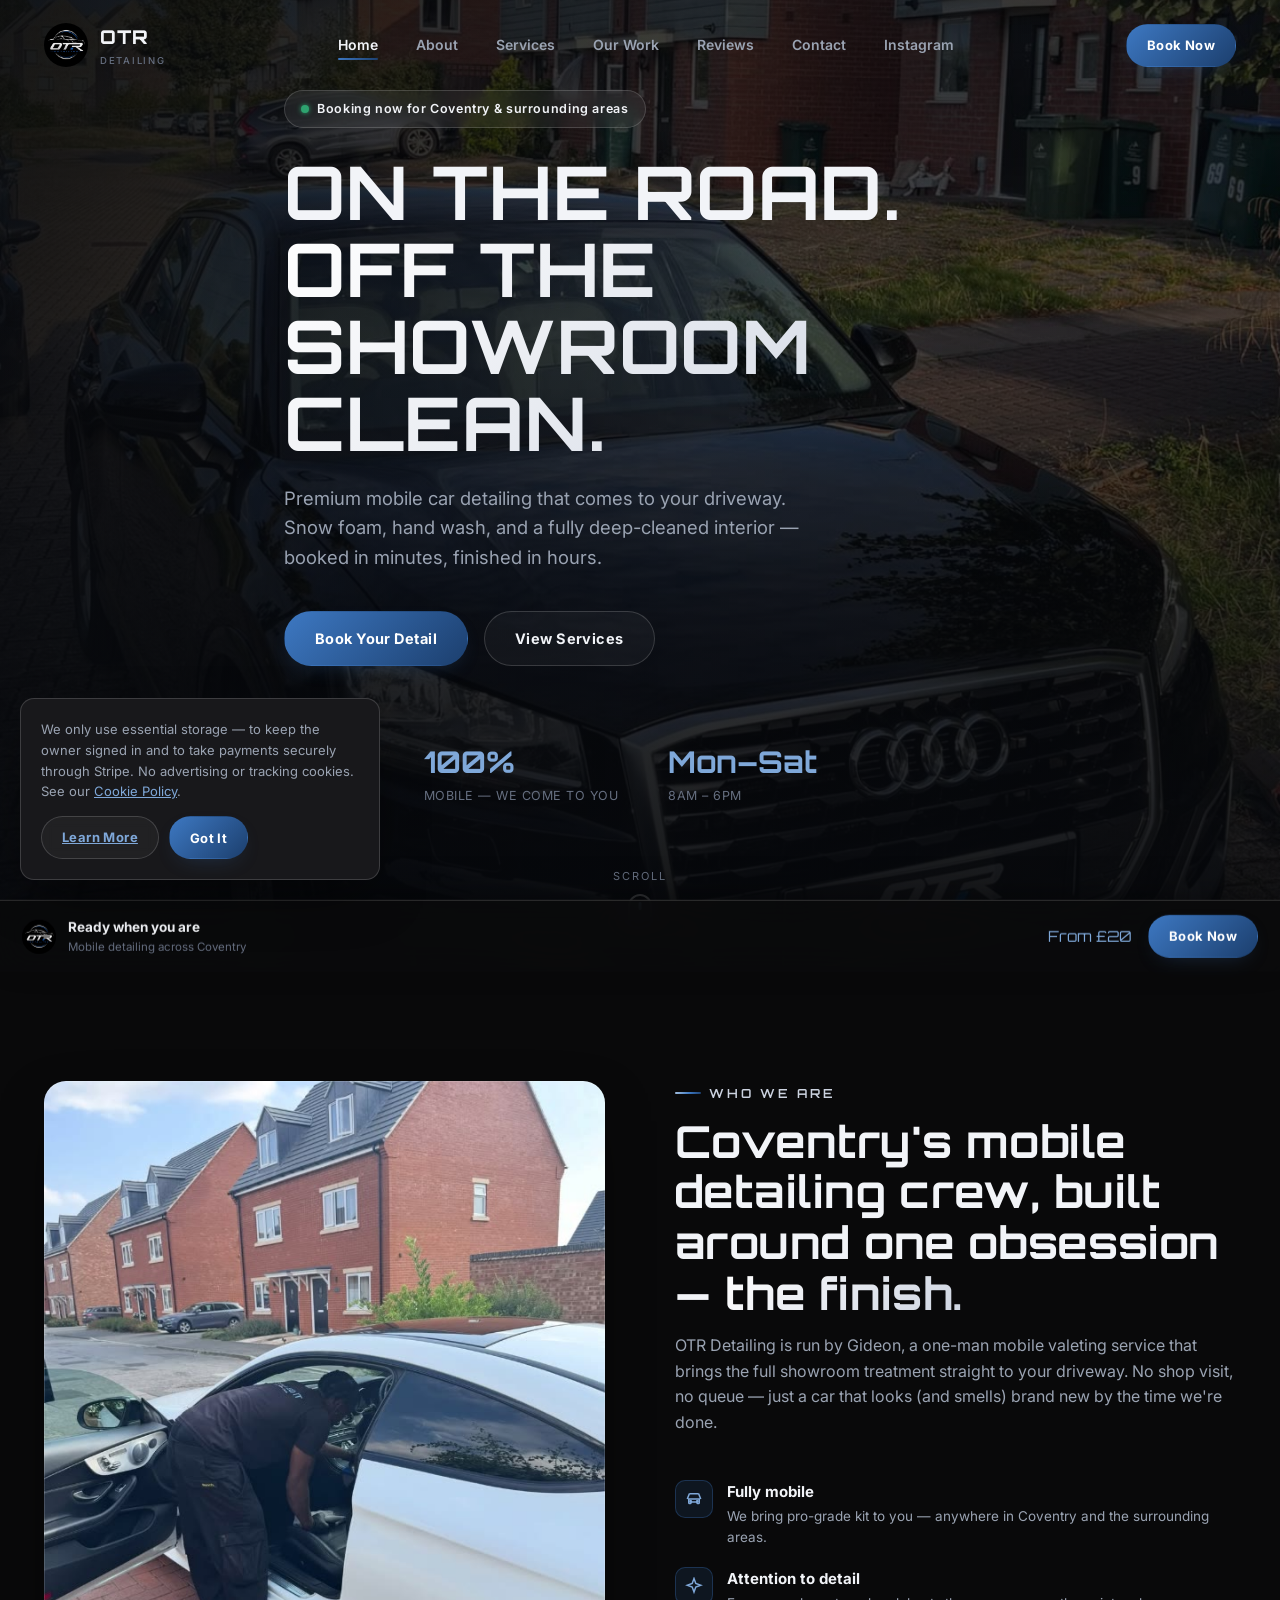
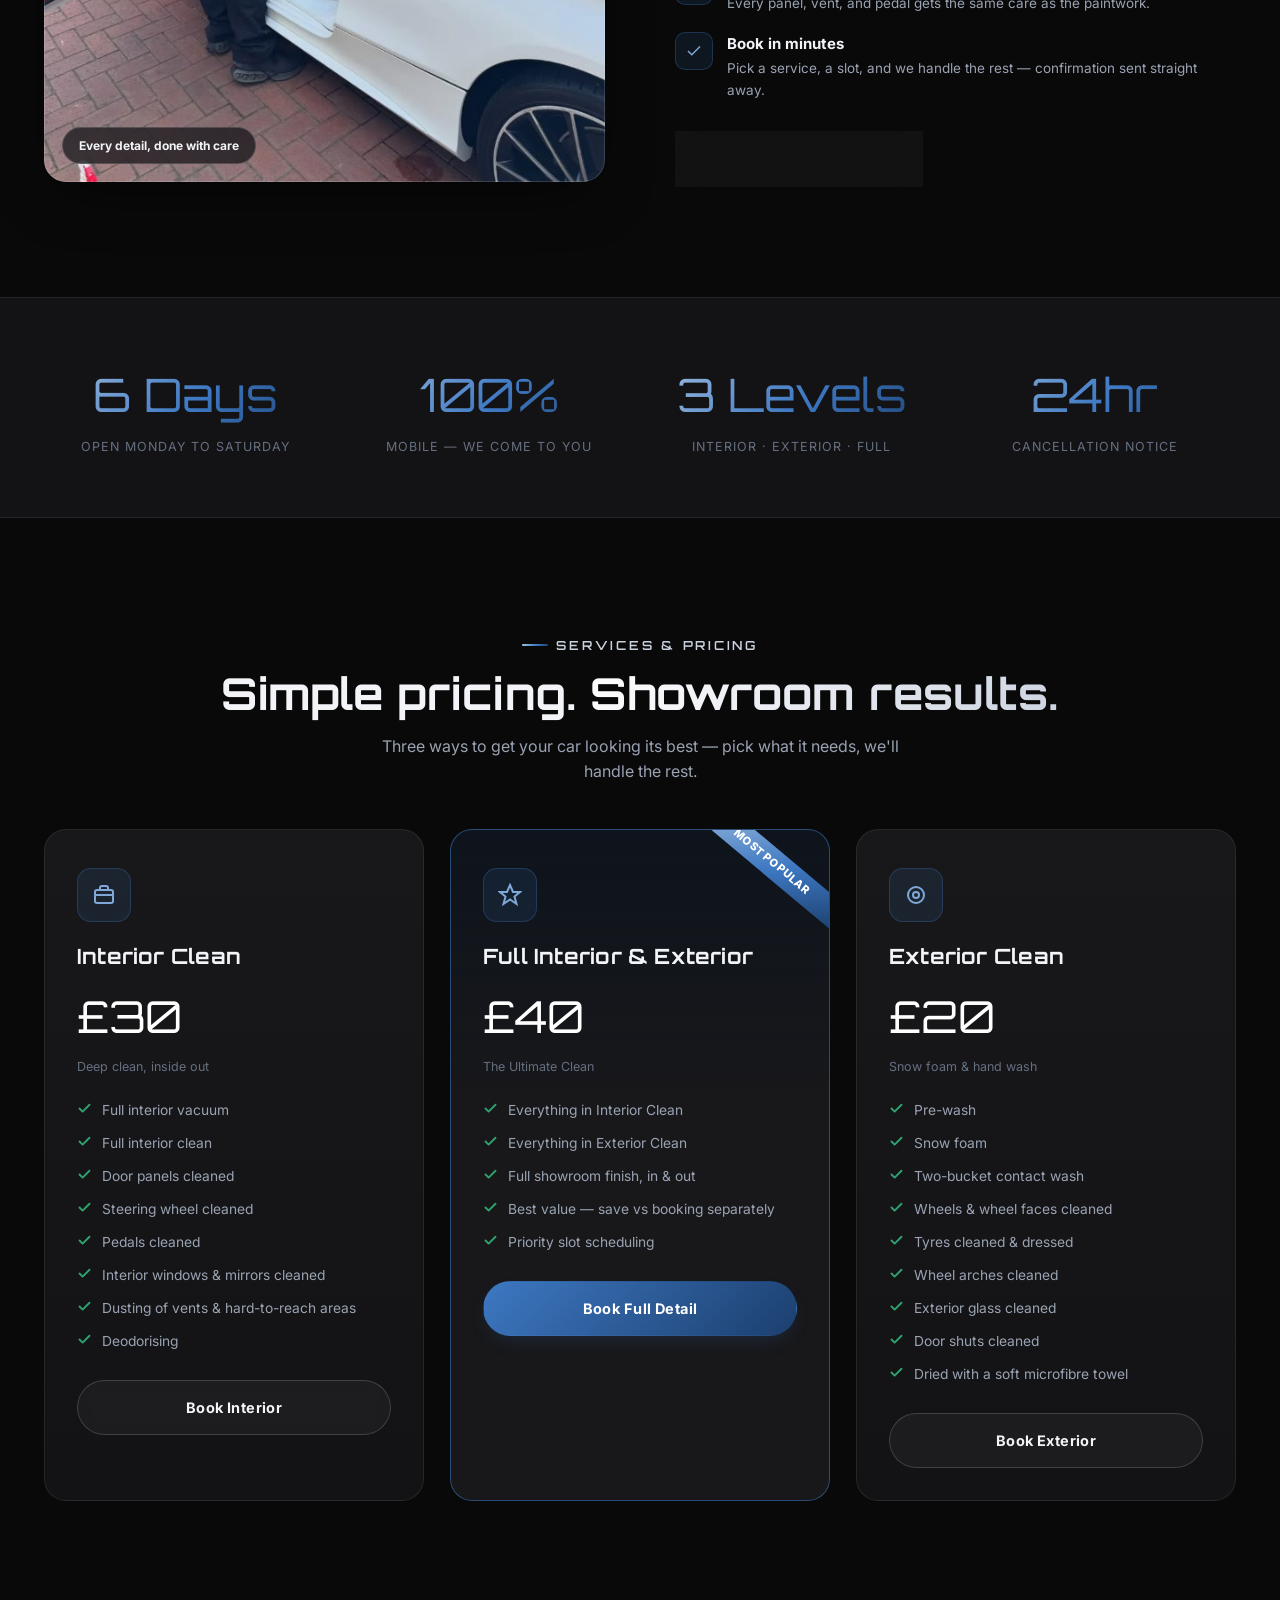
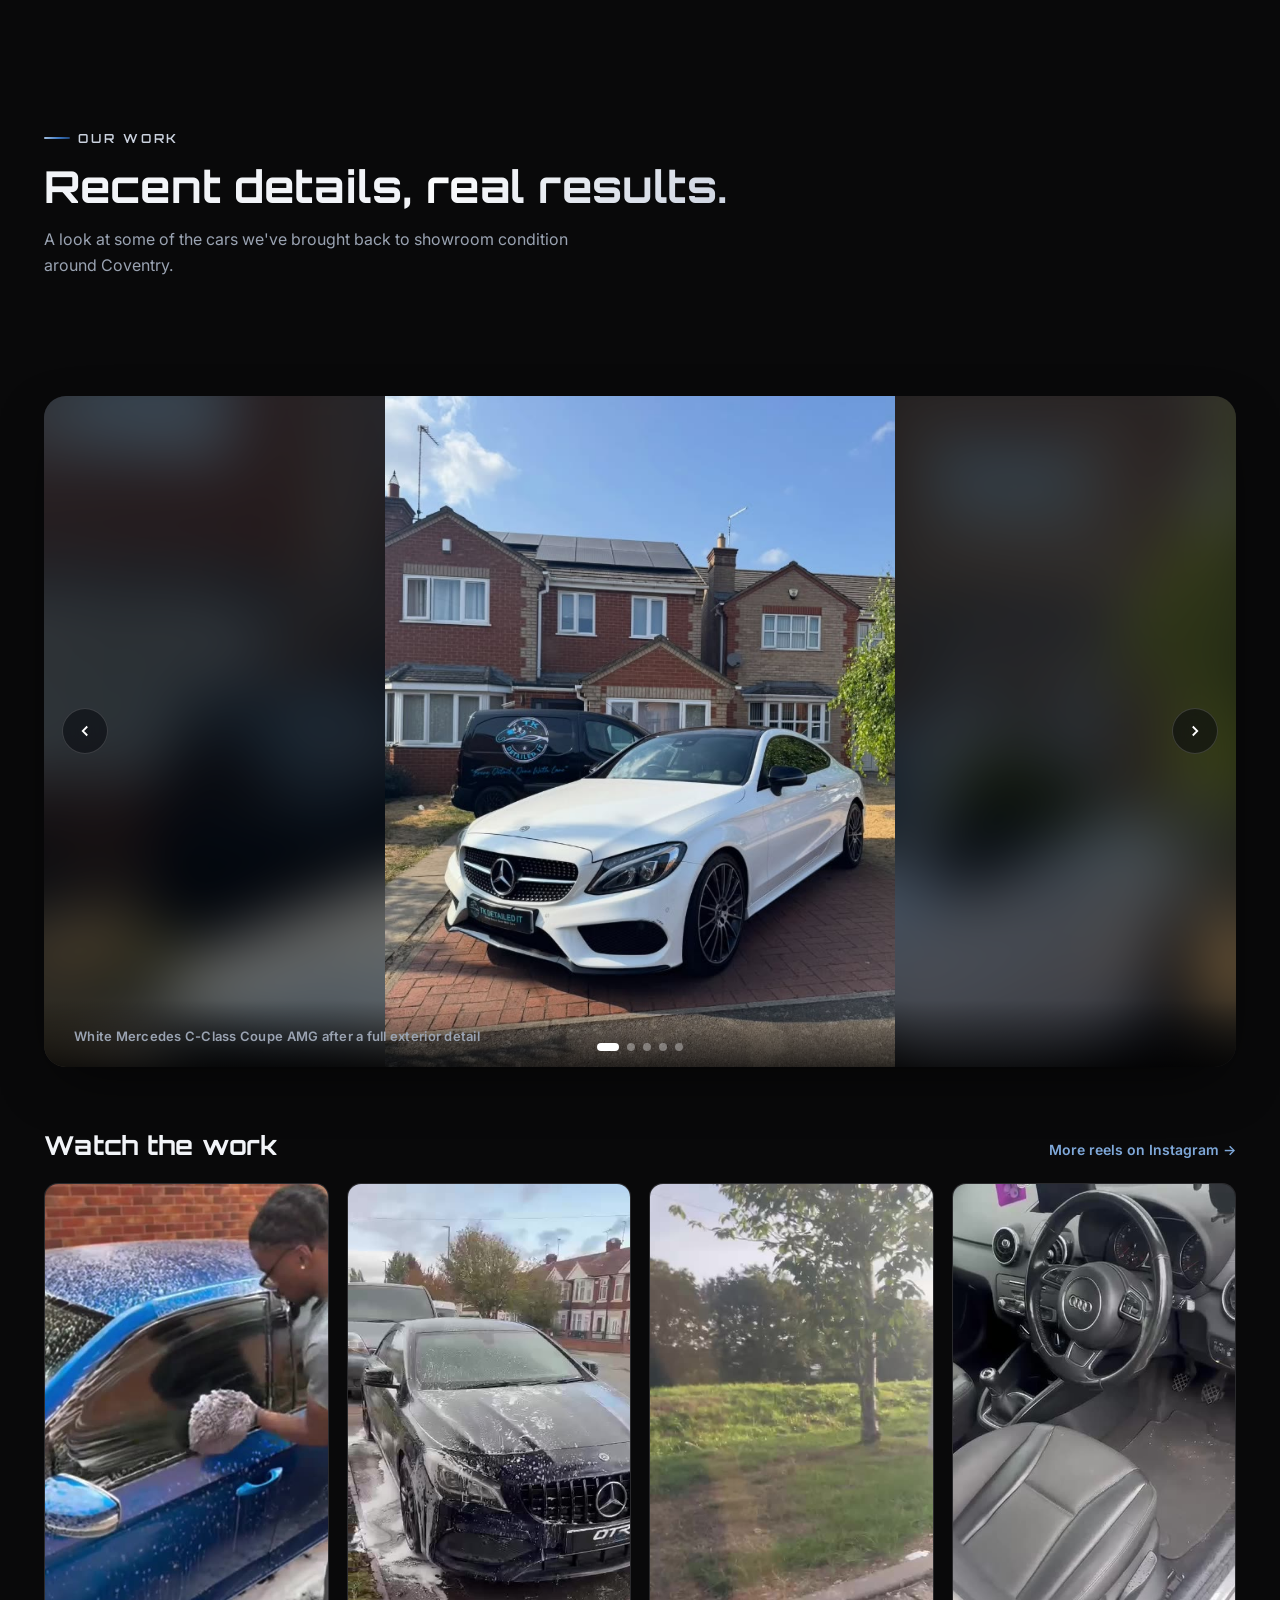
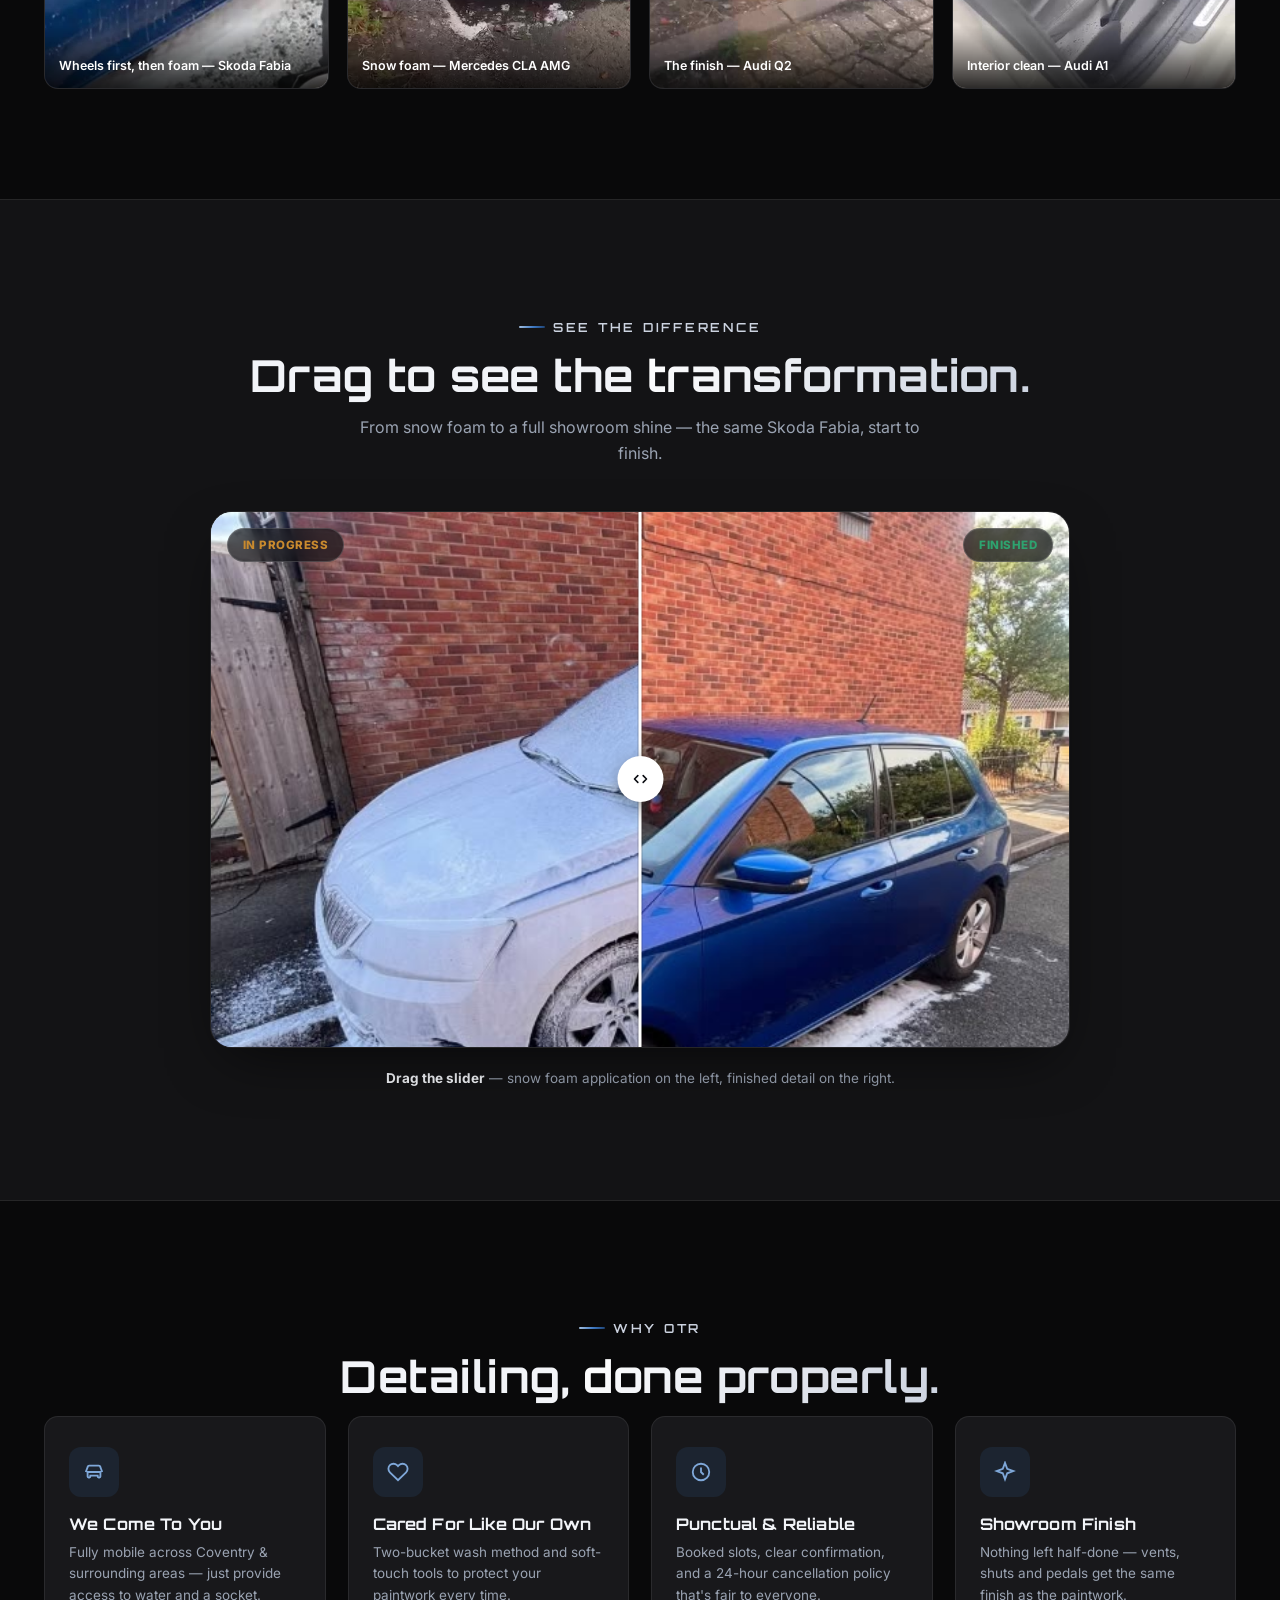
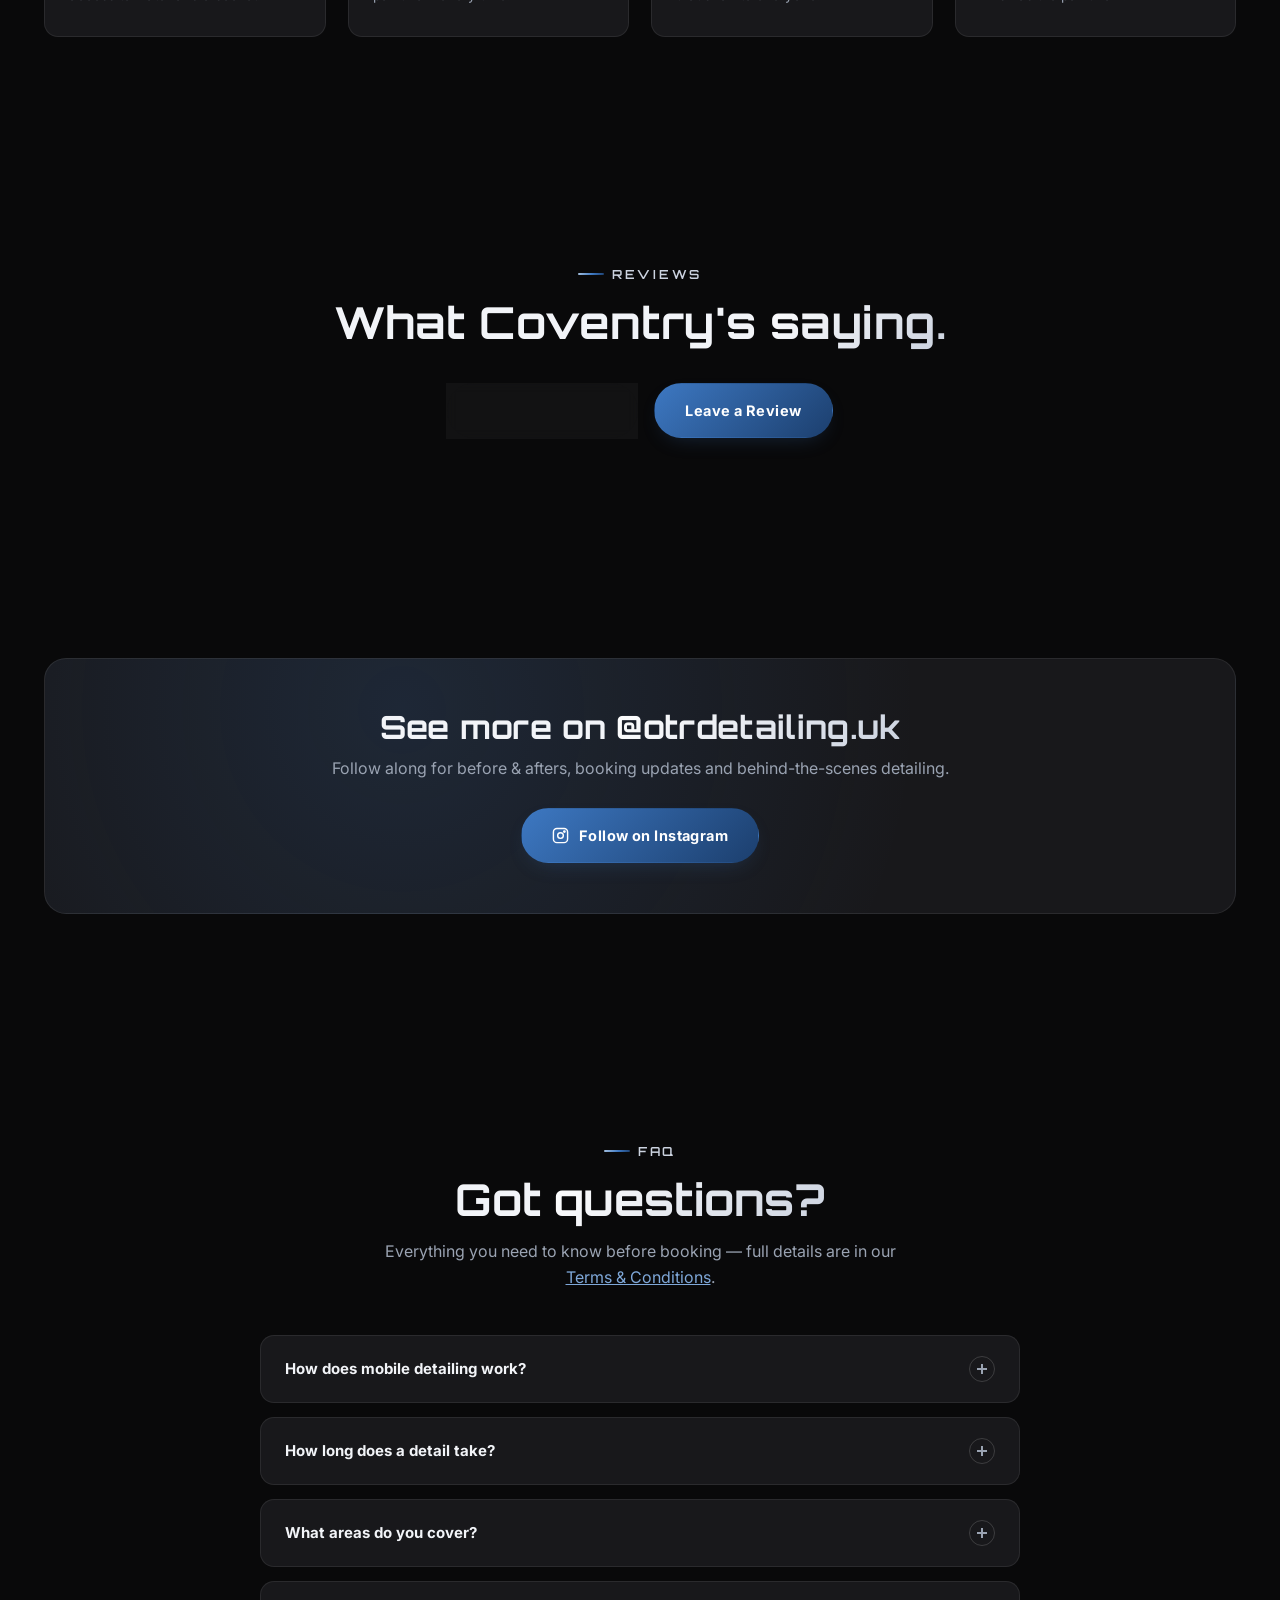
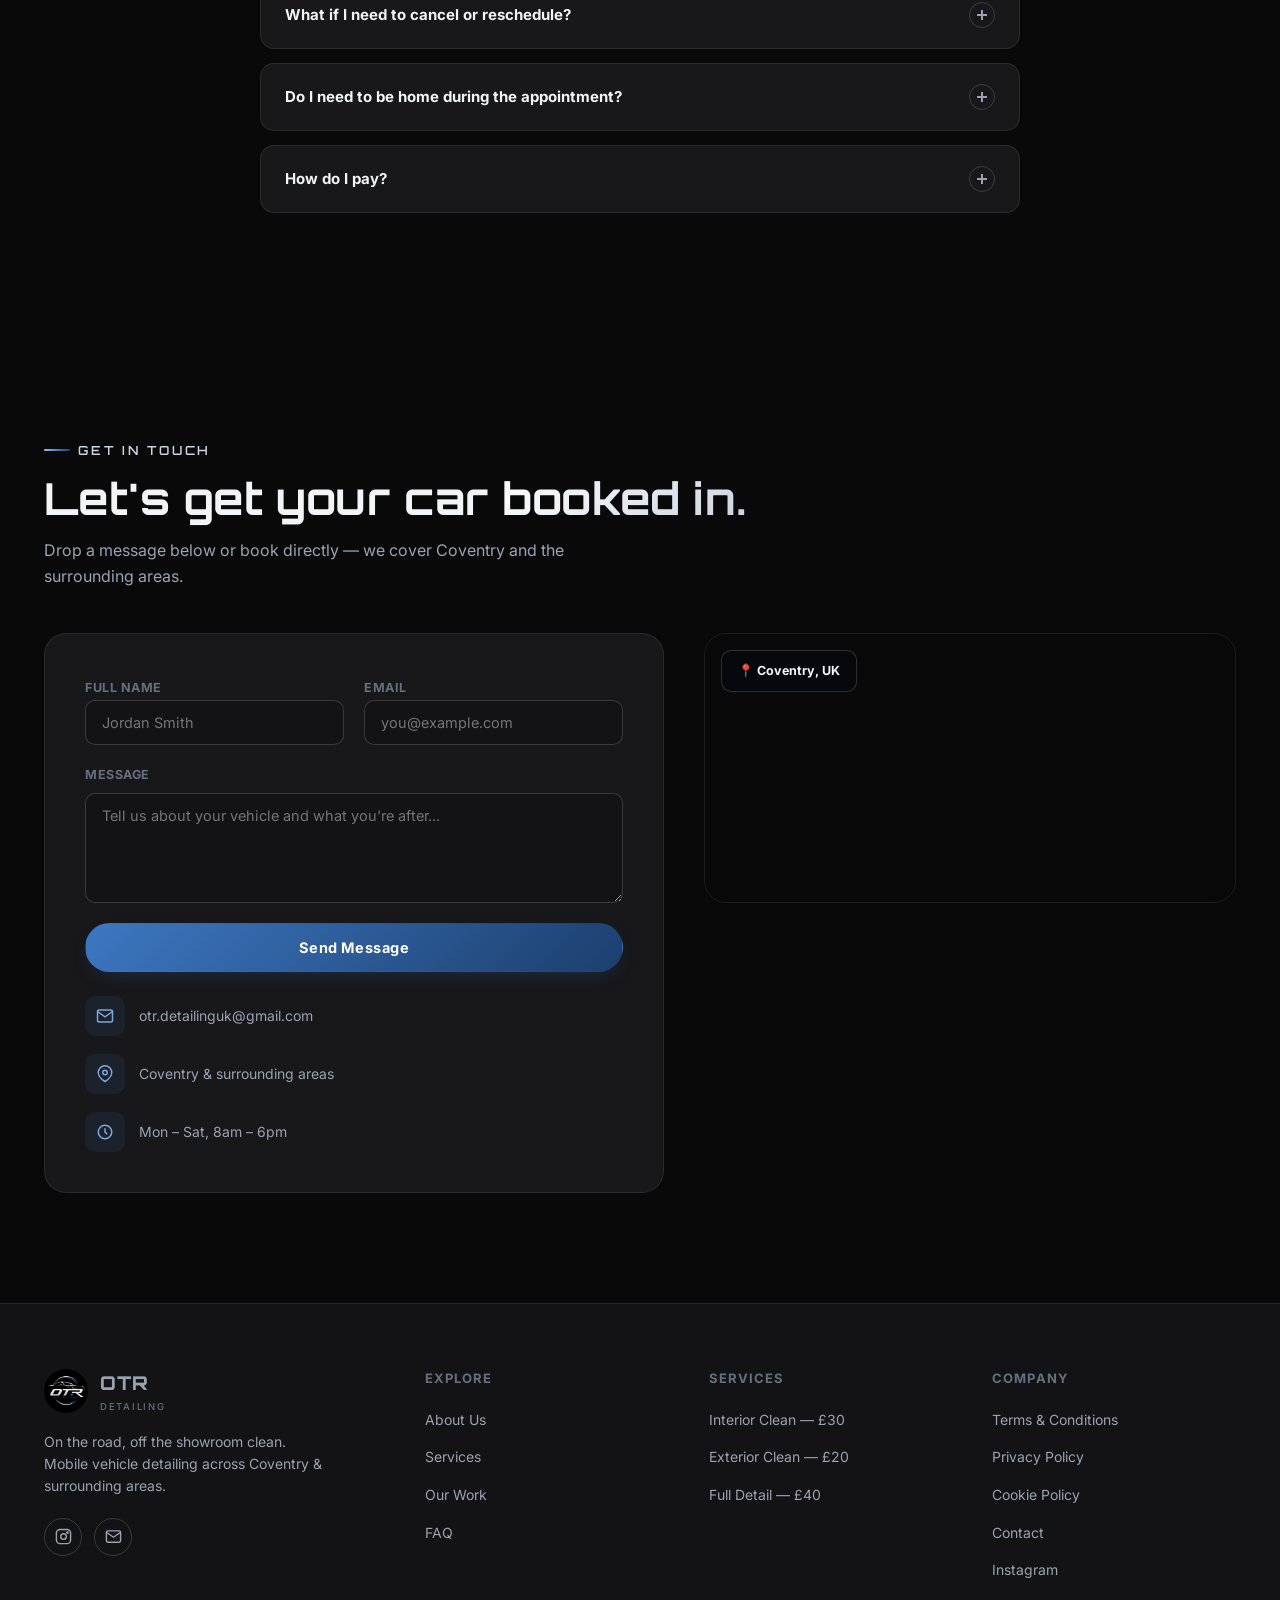
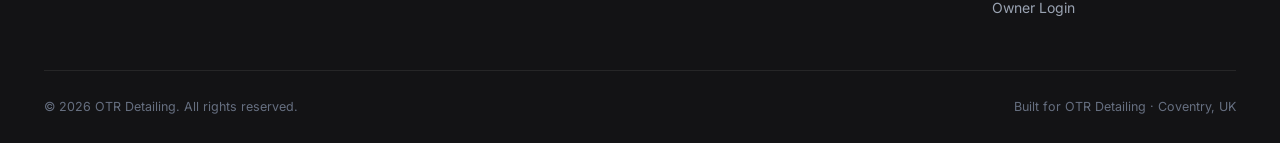
==== index.html @ 5fd6afad "Connect real booking backend, Stripe checkout, reviews and new media - Supabase backend: bookings, e" ====
<!DOCTYPE html>
<html lang="en">
<head>
<meta charset="UTF-8">
<meta name="viewport" content="width=device-width, initial-scale=1.0">
<title>Mobile Car Valeting &amp; Detailing in Coventry | OTR Detailing</title>
<meta name="description" content="Mobile car valeting and detailing across Coventry — we come to your driveway. Exterior from £20, interior £30, full detail £40. Book and pay online in minutes.">
<link rel="canonical" href="https://yrb1.github.io/OTR-Detailing/">
<meta name="theme-color" content="#09090a">
<meta property="og:type" content="website">
<meta property="og:site_name" content="OTR Detailing">
<meta property="og:locale" content="en_GB">
<meta property="og:title" content="OTR Detailing — Mobile Car Detailing in Coventry">
<meta property="og:description" content="On the road, off the showroom clean. Snow foam, hand wash and full interior cleans at your door. Book online.">
<meta property="og:url" content="https://yrb1.github.io/OTR-Detailing/">
<meta property="og:image" content="https://yrb1.github.io/OTR-Detailing/assets/images/og-image.jpg">
<meta property="og:image:width" content="1200">
<meta property="og:image:height" content="630">
<meta name="twitter:card" content="summary_large_image">
<link rel="icon" href="assets/images/favicon-32.png" type="image/png" sizes="32x32">
<link rel="apple-touch-icon" href="assets/images/apple-touch-icon.png">
<link rel="preload" as="image" href="assets/images/audi-q2-front.jpg" fetchpriority="high">
<link rel="preconnect" href="https://fonts.googleapis.com">
<link rel="preconnect" href="https://fonts.gstatic.com" crossorigin>
<link href="https://fonts.googleapis.com/css2?family=Orbitron:wght@600;700;800;900&family=Inter:wght@400;500;600;700;800&display=swap" rel="stylesheet">
<link rel="stylesheet" href="css/styles.css?v=11">
<script type="application/ld+json">
{
  "@context": "https://schema.org",
  "@type": "AutoWash",
  "name": "OTR Detailing",
  "slogan": "On the road, off the showroom clean",
  "description": "Mobile car valeting and detailing service covering Coventry and surrounding areas.",
  "url": "https://yrb1.github.io/OTR-Detailing/",
  "image": "https://yrb1.github.io/OTR-Detailing/assets/images/og-image.jpg",
  "logo": "https://yrb1.github.io/OTR-Detailing/assets/images/icon-512.png",
  "email": "otr.detailinguk@gmail.com",
  "priceRange": "£20–£40",
  "currenciesAccepted": "GBP",
  "paymentAccepted": "Credit Card, Debit Card, Apple Pay, Google Pay",
  "address": { "@type": "PostalAddress", "addressLocality": "Coventry", "addressRegion": "West Midlands", "addressCountry": "GB" },
  "areaServed": { "@type": "City", "name": "Coventry" },
  "openingHoursSpecification": [{
    "@type": "OpeningHoursSpecification",
    "dayOfWeek": ["Monday", "Tuesday", "Wednesday", "Thursday", "Friday", "Saturday"],
    "opens": "08:00", "closes": "18:00"
  }],
  "sameAs": ["https://www.instagram.com/otrdetailing.uk/"],
  "hasOfferCatalog": {
    "@type": "OfferCatalog",
    "name": "Mobile detailing services",
    "itemListElement": [
      { "@type": "Offer", "price": "20.00", "priceCurrency": "GBP", "itemOffered": { "@type": "Service", "name": "Exterior Clean", "description": "Snow foam, two-bucket hand wash, wheels, tyres and glass." } },
      { "@type": "Offer", "price": "30.00", "priceCurrency": "GBP", "itemOffered": { "@type": "Service", "name": "Interior Clean", "description": "Full vacuum, panels, steering wheel, pedals, glass and deodorising." } },
      { "@type": "Offer", "price": "40.00", "priceCurrency": "GBP", "itemOffered": { "@type": "Service", "name": "Full Interior & Exterior Detail", "description": "Everything inside and out." } }
    ]
  }
}
</script>
</head>
<body id="top">

<!-- ================= NAV ================= -->
<nav class="nav">
  <div class="container">
    <a href="index.html" class="brand">
      <img src="assets/images/logo.jpg" alt="OTR Detailing logo">
      <span class="brand-text">OTR<small>Detailing</small></span>
    </a>
    <ul class="nav-links">
      <li><a href="index.html" class="active">Home</a></li>
      <li><a href="about.html">About</a></li>
      <li><a href="index.html#services">Services</a></li>
      <li><a href="index.html#gallery">Our Work</a></li>
      <li><a href="reviews.html">Reviews</a></li>
      <li><a href="index.html#contact">Contact</a></li>
      <li><a href="https://www.instagram.com/otrdetailing.uk/" target="_blank" rel="noopener">Instagram</a></li>
      <li class="mobile-only"><a href="booking.html">Book Now</a></li>
    </ul>
    <div class="nav-actions">
      <a href="booking.html" class="btn btn-primary btn-sm desktop-only">Book Now</a>
      <button class="nav-toggle" aria-label="Menu"><span></span><span></span><span></span></button>
    </div>
  </div>
</nav>

<!-- ================= HERO ================= -->
<header class="hero">
  <div class="hero-slides" aria-hidden="true">
    <img class="hero-slide active" src="assets/images/audi-q2-front.jpg" alt="" style="--pos:50% 66%" fetchpriority="high">
    <img class="hero-slide" src="assets/images/ibiza-blue-front.jpg" alt="" style="--pos:50% 62%" loading="lazy">
    <img class="hero-slide" src="assets/images/fiesta-grey-foam.jpg" alt="" style="--pos:50% 48%" loading="lazy">
    <img class="hero-slide" src="assets/images/mercedes-wheel.jpg" alt="" style="--pos:50% 66%" loading="lazy">
    <img class="hero-slide" src="assets/images/mercedes-dash.jpg" alt="" style="--pos:50% 55%" loading="lazy">
  </div>
  <div class="hero-overlay"></div>
  <div class="container hero-content">
    <div class="hero-badge"><span class="dot"></span> Booking now for Coventry &amp; surrounding areas</div>
    <h1>ON THE ROAD.<span class="line2 gradient-text">OFF THE SHOWROOM CLEAN.</span></h1>
    <p>Premium mobile car detailing that comes to your driveway. Snow foam, hand wash, and a fully deep-cleaned interior — booked in minutes, finished in hours.</p>
    <div class="hero-ctas">
      <a href="booking.html" class="btn btn-primary">Book Your Detail</a>
      <a href="#services" class="btn btn-ghost">View Services</a>
    </div>
    <div class="hero-stats">
      <div class="stat"><b>£<span data-price-num="exterior">20</span></b><span>Prices From</span></div>
      <div class="stat"><b><span data-count="100" data-suffix="%">0</span></b><span>Mobile — We Come To You</span></div>
      <div class="stat"><b>Mon–Sat</b><span>8am – 6pm</span></div>
    </div>
  </div>
  <div class="scroll-cue"><span>Scroll</span><div class="wheel"></div></div>
</header>

<!-- ================= ABOUT TEASER ================= -->
<section id="about-teaser">
  <div class="container split">
    <div class="reveal-scale">
      <div class="media-frame">
        <img src="assets/images/mercedes-4.jpg" alt="Gideon detailing the interior of a Mercedes C-Class" loading="lazy">
        <span class="frame-tag">Every detail, done with care</span>
      </div>
    </div>
    <div class="reveal">
      <div class="eyebrow">Who we are</div>
      <h2 class="section-title">Coventry's mobile detailing crew, built around one obsession — <span>the finish.</span></h2>
      <p class="section-sub mt-0">OTR Detailing is run by Gideon, a one-man mobile valeting service that brings the full showroom treatment straight to your driveway. No shop visit, no queue — just a car that looks (and smells) brand new by the time we're done.</p>
      <ul class="feature-list">
        <li>
          <span class="ico">
            <svg width="18" height="18" viewBox="0 0 24 24" fill="none" stroke="currentColor" stroke-width="2"><path d="M3 12l2-5a2 2 0 012-2h10a2 2 0 012 2l2 5M5 12h14v5a1 1 0 01-1 1h-1a1 1 0 01-1-1v-1H8v1a1 1 0 01-1 1H6a1 1 0 01-1-1v-5z"/><circle cx="7.5" cy="15" r="1"/><circle cx="16.5" cy="15" r="1"/></svg>
          </span>
          <div><strong>Fully mobile</strong><p>We bring pro-grade kit to you — anywhere in Coventry and the surrounding areas.</p></div>
        </li>
        <li>
          <span class="ico">
            <svg width="18" height="18" viewBox="0 0 24 24" fill="none" stroke="currentColor" stroke-width="2"><path d="M12 2l2.4 6.6L21 11l-6.6 2.4L12 20l-2.4-6.6L3 11l6.6-2.4L12 2z"/></svg>
          </span>
          <div><strong>Attention to detail</strong><p>Every panel, vent, and pedal gets the same care as the paintwork.</p></div>
        </li>
        <li>
          <span class="ico">
            <svg width="18" height="18" viewBox="0 0 24 24" fill="none" stroke="currentColor" stroke-width="2"><path d="M20 6L9 17l-5-5"/></svg>
          </span>
          <div><strong>Book in minutes</strong><p>Pick a service, a slot, and we handle the rest — confirmation sent straight away.</p></div>
        </li>
      </ul>
      <div style="margin-top:30px">
        <a href="about.html" class="btn btn-ghost">Meet Gideon &amp; Our Story</a>
      </div>
    </div>
  </div>
</section>

<!-- ================= STATS STRIP ================= -->
<div class="stats-strip">
  <div class="container stats-grid">
    <div class="reveal"><div class="num" data-count="6" data-suffix=" Days">0</div><div class="lbl">Open Monday to Saturday</div></div>
    <div class="reveal"><div class="num" data-count="100" data-suffix="%">0</div><div class="lbl">Mobile — We Come To You</div></div>
    <div class="reveal"><div class="num" data-count="3" data-suffix=" Levels">0</div><div class="lbl">Interior · Exterior · Full</div></div>
    <div class="reveal"><div class="num" data-count="24" data-suffix="hr">0</div><div class="lbl">Cancellation Notice</div></div>
  </div>
</div>

<!-- ================= SERVICES ================= -->
<section id="services">
  <div class="container">
    <div class="section-head center reveal">
      <div class="eyebrow" style="justify-content:center">Services &amp; Pricing</div>
      <h2 class="section-title">Simple pricing. <span>Showroom results.</span></h2>
      <p class="section-sub">Three ways to get your car looking its best — pick what it needs, we'll handle the rest.</p>
    </div>

    <div class="services-grid stagger">
      <div class="price-card reveal">
        <div class="icon-badge">
          <svg width="24" height="24" viewBox="0 0 24 24" fill="none" stroke="currentColor" stroke-width="2"><rect x="3" y="7" width="18" height="13" rx="2"/><path d="M8 7V5a2 2 0 012-2h4a2 2 0 012 2v2M3 12h18"/></svg>
        </div>
        <h3>Interior Clean</h3>
        <div class="price" data-price-for="interior">£30</div>
        <div class="price-note">Deep clean, inside out</div>
        <ul>
          <li><svg width="15" height="15" viewBox="0 0 24 24" fill="none" stroke="currentColor" stroke-width="3" stroke-linecap="round" stroke-linejoin="round"><path d="M20 6L9 17l-5-5"/></svg>Full interior vacuum</li>
          <li><svg width="15" height="15" viewBox="0 0 24 24" fill="none" stroke="currentColor" stroke-width="3" stroke-linecap="round" stroke-linejoin="round"><path d="M20 6L9 17l-5-5"/></svg>Full interior clean</li>
          <li><svg width="15" height="15" viewBox="0 0 24 24" fill="none" stroke="currentColor" stroke-width="3" stroke-linecap="round" stroke-linejoin="round"><path d="M20 6L9 17l-5-5"/></svg>Door panels cleaned</li>
          <li><svg width="15" height="15" viewBox="0 0 24 24" fill="none" stroke="currentColor" stroke-width="3" stroke-linecap="round" stroke-linejoin="round"><path d="M20 6L9 17l-5-5"/></svg>Steering wheel cleaned</li>
          <li><svg width="15" height="15" viewBox="0 0 24 24" fill="none" stroke="currentColor" stroke-width="3" stroke-linecap="round" stroke-linejoin="round"><path d="M20 6L9 17l-5-5"/></svg>Pedals cleaned</li>
          <li><svg width="15" height="15" viewBox="0 0 24 24" fill="none" stroke="currentColor" stroke-width="3" stroke-linecap="round" stroke-linejoin="round"><path d="M20 6L9 17l-5-5"/></svg>Interior windows &amp; mirrors cleaned</li>
          <li><svg width="15" height="15" viewBox="0 0 24 24" fill="none" stroke="currentColor" stroke-width="3" stroke-linecap="round" stroke-linejoin="round"><path d="M20 6L9 17l-5-5"/></svg>Dusting of vents &amp; hard-to-reach areas</li>
          <li><svg width="15" height="15" viewBox="0 0 24 24" fill="none" stroke="currentColor" stroke-width="3" stroke-linecap="round" stroke-linejoin="round"><path d="M20 6L9 17l-5-5"/></svg>Deodorising</li>
        </ul>
        <a href="booking.html?service=interior" class="btn btn-ghost btn-block">Book Interior</a>
      </div>

      <div class="price-card featured reveal">
        <div class="ribbon">Most Popular</div>
        <div class="icon-badge">
          <svg width="24" height="24" viewBox="0 0 24 24" fill="none" stroke="currentColor" stroke-width="2"><path d="M12 2l3 7h7l-5.5 4.5L18.5 21 12 16.5 5.5 21l2-7.5L2 9h7z"/></svg>
        </div>
        <h3>Full Interior &amp; Exterior</h3>
        <div class="price" data-price-for="full">£40</div>
        <div class="price-note">The Ultimate Clean</div>
        <ul>
          <li><svg width="15" height="15" viewBox="0 0 24 24" fill="none" stroke="currentColor" stroke-width="3" stroke-linecap="round" stroke-linejoin="round"><path d="M20 6L9 17l-5-5"/></svg>Everything in Interior Clean</li>
          <li><svg width="15" height="15" viewBox="0 0 24 24" fill="none" stroke="currentColor" stroke-width="3" stroke-linecap="round" stroke-linejoin="round"><path d="M20 6L9 17l-5-5"/></svg>Everything in Exterior Clean</li>
          <li><svg width="15" height="15" viewBox="0 0 24 24" fill="none" stroke="currentColor" stroke-width="3" stroke-linecap="round" stroke-linejoin="round"><path d="M20 6L9 17l-5-5"/></svg>Full showroom finish, in &amp; out</li>
          <li><svg width="15" height="15" viewBox="0 0 24 24" fill="none" stroke="currentColor" stroke-width="3" stroke-linecap="round" stroke-linejoin="round"><path d="M20 6L9 17l-5-5"/></svg>Best value — save vs booking separately</li>
          <li><svg width="15" height="15" viewBox="0 0 24 24" fill="none" stroke="currentColor" stroke-width="3" stroke-linecap="round" stroke-linejoin="round"><path d="M20 6L9 17l-5-5"/></svg>Priority slot scheduling</li>
        </ul>
        <a href="booking.html?service=full" class="btn btn-primary btn-block">Book Full Detail</a>
      </div>

      <div class="price-card reveal">
        <div class="icon-badge">
          <svg width="24" height="24" viewBox="0 0 24 24" fill="none" stroke="currentColor" stroke-width="2"><circle cx="12" cy="12" r="3"/><path d="M4 12a8 8 0 0016 0M4 12a8 8 0 0116-0"/></svg>
        </div>
        <h3>Exterior Clean</h3>
        <div class="price" data-price-for="exterior">£20</div>
        <div class="price-note">Snow foam &amp; hand wash</div>
        <ul>
          <li><svg width="15" height="15" viewBox="0 0 24 24" fill="none" stroke="currentColor" stroke-width="3" stroke-linecap="round" stroke-linejoin="round"><path d="M20 6L9 17l-5-5"/></svg>Pre-wash</li>
          <li><svg width="15" height="15" viewBox="0 0 24 24" fill="none" stroke="currentColor" stroke-width="3" stroke-linecap="round" stroke-linejoin="round"><path d="M20 6L9 17l-5-5"/></svg>Snow foam</li>
          <li><svg width="15" height="15" viewBox="0 0 24 24" fill="none" stroke="currentColor" stroke-width="3" stroke-linecap="round" stroke-linejoin="round"><path d="M20 6L9 17l-5-5"/></svg>Two-bucket contact wash</li>
          <li><svg width="15" height="15" viewBox="0 0 24 24" fill="none" stroke="currentColor" stroke-width="3" stroke-linecap="round" stroke-linejoin="round"><path d="M20 6L9 17l-5-5"/></svg>Wheels &amp; wheel faces cleaned</li>
          <li><svg width="15" height="15" viewBox="0 0 24 24" fill="none" stroke="currentColor" stroke-width="3" stroke-linecap="round" stroke-linejoin="round"><path d="M20 6L9 17l-5-5"/></svg>Tyres cleaned &amp; dressed</li>
          <li><svg width="15" height="15" viewBox="0 0 24 24" fill="none" stroke="currentColor" stroke-width="3" stroke-linecap="round" stroke-linejoin="round"><path d="M20 6L9 17l-5-5"/></svg>Wheel arches cleaned</li>
          <li><svg width="15" height="15" viewBox="0 0 24 24" fill="none" stroke="currentColor" stroke-width="3" stroke-linecap="round" stroke-linejoin="round"><path d="M20 6L9 17l-5-5"/></svg>Exterior glass cleaned</li>
          <li><svg width="15" height="15" viewBox="0 0 24 24" fill="none" stroke="currentColor" stroke-width="3" stroke-linecap="round" stroke-linejoin="round"><path d="M20 6L9 17l-5-5"/></svg>Door shuts cleaned</li>
          <li><svg width="15" height="15" viewBox="0 0 24 24" fill="none" stroke="currentColor" stroke-width="3" stroke-linecap="round" stroke-linejoin="round"><path d="M20 6L9 17l-5-5"/></svg>Dried with a soft microfibre towel</li>
        </ul>
        <a href="booking.html?service=exterior" class="btn btn-ghost btn-block">Book Exterior</a>
      </div>
    </div>
  </div>
</section>

<!-- ================= GALLERY ================= -->
<section id="gallery">
  <div class="container" data-showcase>
    <div class="section-head reveal">
      <div class="eyebrow">Our Work</div>
      <h2 class="section-title">Recent details, <span>real results.</span></h2>
      <p class="section-sub">A look at some of the cars we've brought back to showroom condition around Coventry.</p>
    </div>

    <div class="car-tabs reveal">
      <button class="car-tab active" data-images='[
        {"src":"assets/images/mercedes-1.jpg","alt":"White Mercedes C-Class Coupe AMG after a full exterior detail"},
        {"src":"assets/images/mercedes-wheel.jpg","alt":"Mercedes C-Class Coupe AMG alloy wheel and rear quarter, cleaned and dressed"},
        {"src":"assets/images/mercedes-dash.jpg","alt":"Mercedes C-Class AMG dashboard and centre console after an interior clean"},
        {"src":"assets/images/mercedes-cabin.jpg","alt":"Mercedes C-Class cabin, leather seats and dash fully detailed"},
        {"src":"assets/images/mercedes-4.jpg","alt":"Gideon deep-cleaning the Mercedes C-Class interior"}
      ]'>Mercedes C-Class</button>
      <button class="car-tab" data-images='[
        {"src":"assets/images/ibiza-blue-front.jpg","alt":"Blue Seat Ibiza FR after a full exterior detail, glossy paintwork"},
        {"src":"assets/images/ibiza-blue-interior.jpg","alt":"Seat Ibiza FR interior, seats and dash cleaned"}
      ]'>Seat Ibiza FR</button>
      <button class="car-tab" data-images='[
        {"src":"assets/images/fiesta-grey-foam.jpg","alt":"Grey Ford Fiesta covered in snow foam pre-wash"},
        {"src":"assets/images/fiesta-grey-front.jpg","alt":"Grey Ford Fiesta front end after a full exterior clean"},
        {"src":"assets/images/fiesta-grey-side.jpg","alt":"Grey Ford Fiesta side profile, paintwork gleaming"}
      ]'>Ford Fiesta</button>
      <button class="car-tab" data-images='[
        {"src":"assets/images/ibiza-grey-rear.jpg","alt":"Grey Seat Ibiza FR rear after an exterior detail"},
        {"src":"assets/images/seat-1.jpg","alt":"Grey Seat Ibiza front end, glossy paintwork"},
        {"src":"assets/images/seat-2.jpg","alt":"Grey Seat Ibiza side profile after a full detail"}
      ]'>Ibiza FR · Grey</button>
      <button class="car-tab" data-images='[
        {"src":"assets/images/skoda-2.jpg","alt":"Skoda Fabia after a full exterior detail, deep blue finish"},
        {"src":"assets/images/skoda-1.jpg","alt":"Skoda Fabia covered in snow foam pre-wash"},
        {"src":"assets/images/skoda-3.jpg","alt":"Skoda Fabia rear three-quarter, glass and paintwork detailed"},
        {"src":"assets/images/skoda-4.jpg","alt":"Skoda Fabia alloy wheel cleaned and dressed"}
      ]'>Skoda Fabia</button>
    </div>

    <div class="carousel reveal-scale">
      <div class="carousel-track-wrap">
        <div class="carousel-track"></div>
        <button class="carousel-arrow prev" aria-label="Previous">
          <svg width="18" height="18" viewBox="0 0 24 24" fill="none" stroke="currentColor" stroke-width="2.4"><path d="M15 18l-6-6 6-6"/></svg>
        </button>
        <button class="carousel-arrow next" aria-label="Next">
          <svg width="18" height="18" viewBox="0 0 24 24" fill="none" stroke="currentColor" stroke-width="2.4"><path d="M9 18l6-6-6-6"/></svg>
        </button>
        <div class="carousel-dots"></div>
      </div>
    </div>

    <div class="reels-head reveal">
      <h3>Watch the work</h3>
      <a href="https://www.instagram.com/otrdetailing.uk/" target="_blank" rel="noopener" class="reels-link">More reels on Instagram →</a>
    </div>
    <div class="reels-grid stagger">
      <figure class="reel">
        <video muted loop playsinline preload="none" poster="assets/video/reels/skoda-wash.jpg" aria-label="Skoda Fabia wheels, snow foam and hand wash">
          <source src="assets/video/reels/skoda-wash.mp4" type="video/mp4">
        </video>
        <figcaption>Wheels first, then foam — Skoda Fabia</figcaption>
      </figure>
      <figure class="reel">
        <video muted loop playsinline preload="none" poster="assets/video/reels/mercedes-cla-snow-foam.jpg" aria-label="Mercedes CLA AMG covered in snow foam">
          <source src="assets/video/reels/mercedes-cla-snow-foam.mp4" type="video/mp4">
        </video>
        <figcaption>Snow foam — Mercedes CLA AMG</figcaption>
      </figure>
      <figure class="reel">
        <video muted loop playsinline preload="none" poster="assets/video/reels/audi-q2-reveal.jpg" aria-label="Black Audi Q2 paintwork reveal after a wash">
          <source src="assets/video/reels/audi-q2-reveal.mp4" type="video/mp4">
        </video>
        <figcaption>The finish — Audi Q2</figcaption>
      </figure>
      <figure class="reel">
        <video muted loop playsinline preload="none" poster="assets/video/reels/audi-a1-interior.jpg" aria-label="Audi A1 interior walkthrough after an interior clean">
          <source src="assets/video/reels/audi-a1-interior.mp4" type="video/mp4">
        </video>
        <figcaption>Interior clean — Audi A1</figcaption>
      </figure>
    </div>
  </div>
</section>

<!-- ================= BEFORE / AFTER ================= -->
<section id="transform" style="background:var(--bg-alt);border-top:1px solid var(--line);border-bottom:1px solid var(--line)">
  <div class="container">
    <div class="section-head center reveal">
      <div class="eyebrow" style="justify-content:center">See The Difference</div>
      <h2 class="section-title">Drag to see the <span>transformation.</span></h2>
      <p class="section-sub" style="margin-left:auto;margin-right:auto">From snow foam to a full showroom shine — the same Skoda Fabia, start to finish.</p>
    </div>
    <div class="compare-wrap reveal-scale">
      <div class="compare-slider">
        <img class="compare-after" src="assets/images/skoda-2.jpg" alt="Skoda Fabia after full exterior detail, deep blue finish">
        <div class="compare-before-wrap">
          <img src="assets/images/skoda-1.jpg" alt="Skoda Fabia mid snow-foam wash">
        </div>
        <span class="compare-tag tag-before">In Progress</span>
        <span class="compare-tag tag-after">Finished</span>
        <div class="compare-handle">
          <div class="grip">
            <svg width="16" height="16" viewBox="0 0 24 24" fill="none" stroke="currentColor" stroke-width="2.4" stroke-linecap="round" stroke-linejoin="round"><path d="M8 7l-5 5 5 5M16 7l5 5-5 5"/></svg>
          </div>
        </div>
      </div>
      <p class="compare-caption"><strong>Drag the slider</strong> — snow foam application on the left, finished detail on the right.</p>
    </div>
  </div>
</section>

<!-- ================= WHY US ================= -->
<section id="why">
  <div class="container">
    <div class="section-head center reveal">
      <div class="eyebrow" style="justify-content:center">Why OTR</div>
      <h2 class="section-title">Detailing, <span>done properly.</span></h2>
    </div>
    <div class="why-grid stagger">
      <div class="why-card reveal">
        <div class="ico"><svg width="22" height="22" viewBox="0 0 24 24" fill="none" stroke="currentColor" stroke-width="2"><path d="M3 12l2-5a2 2 0 012-2h10a2 2 0 012 2l2 5M5 12h14v5a1 1 0 01-1 1h-1a1 1 0 01-1-1v-1H8v1a1 1 0 01-1 1H6a1 1 0 01-1-1v-5z"/></svg></div>
        <h4>We Come To You</h4>
        <p>Fully mobile across Coventry &amp; surrounding areas — just provide access to water and a socket.</p>
      </div>
      <div class="why-card reveal">
        <div class="ico"><svg width="22" height="22" viewBox="0 0 24 24" fill="none" stroke="currentColor" stroke-width="2"><path d="M20.84 4.61a5.5 5.5 0 00-7.78 0L12 5.67l-1.06-1.06a5.5 5.5 0 10-7.78 7.78L12 21l8.84-8.61a5.5 5.5 0 000-7.78z"/></svg></div>
        <h4>Cared For Like Our Own</h4>
        <p>Two-bucket wash method and soft-touch tools to protect your paintwork every time.</p>
      </div>
      <div class="why-card reveal">
        <div class="ico"><svg width="22" height="22" viewBox="0 0 24 24" fill="none" stroke="currentColor" stroke-width="2"><circle cx="12" cy="12" r="9"/><path d="M12 7v5l3 3"/></svg></div>
        <h4>Punctual &amp; Reliable</h4>
        <p>Booked slots, clear confirmation, and a 24-hour cancellation policy that's fair to everyone.</p>
      </div>
      <div class="why-card reveal">
        <div class="ico"><svg width="22" height="22" viewBox="0 0 24 24" fill="none" stroke="currentColor" stroke-width="2"><path d="M12 2l2.4 6.6L21 11l-6.6 2.4L12 20l-2.4-6.6L3 11l6.6-2.4L12 2z"/></svg></div>
        <h4>Showroom Finish</h4>
        <p>Nothing left half-done — vents, shuts and pedals get the same finish as the paintwork.</p>
      </div>
    </div>
  </div>
</section>

<!-- ================= REVIEWS ================= -->
<section id="reviews">
  <div class="container">
    <div class="section-head center reveal">
      <div class="eyebrow" style="justify-content:center">Reviews</div>
      <h2 class="section-title">What Coventry's <span>saying.</span></h2>
    </div>
    <div class="review-grid" data-reviews-list data-limit="3"></div>
    <div class="review-empty" data-reviews-empty hidden>
      <p>We're new to online reviews — had a detail with us? Be the first to leave one.</p>
    </div>
    <div class="center-btn-row reveal" style="margin-top:34px">
      <a href="reviews.html" class="btn btn-ghost">Read All Reviews</a>
      <a href="reviews.html#leave-review" class="btn btn-primary">Leave a Review</a>
    </div>
  </div>
</section>

<!-- ================= INSTAGRAM CTA ================= -->
<section id="instagram">
  <div class="container">
    <div class="insta-strip reveal-scale">
      <h3>See more on <span class="gradient-text">@otrdetailing.uk</span></h3>
      <p>Follow along for before &amp; afters, booking updates and behind-the-scenes detailing.</p>
      <a href="https://www.instagram.com/otrdetailing.uk/" target="_blank" rel="noopener" class="btn btn-primary">
        <svg width="17" height="17" viewBox="0 0 24 24" fill="none" stroke="currentColor" stroke-width="2"><rect x="2" y="2" width="20" height="20" rx="5"/><circle cx="12" cy="12" r="4"/><circle cx="17.5" cy="6.5" r="1"/></svg>
        Follow on Instagram
      </a>
    </div>
  </div>
</section>

<!-- ================= FAQ ================= -->
<section id="faq">
  <div class="container">
    <div class="section-head center reveal">
      <div class="eyebrow" style="justify-content:center">FAQ</div>
      <h2 class="section-title">Got <span>questions?</span></h2>
      <p class="section-sub">Everything you need to know before booking — full details are in our <a href="terms.html" style="color:var(--blue-light);text-decoration:underline">Terms &amp; Conditions</a>.</p>
    </div>
    <div class="faq-list">
      <div class="faq-item reveal">
        <button class="faq-q" type="button">How does mobile detailing work?<span class="plus"></span></button>
        <div class="faq-a-wrap"><div class="faq-a">We come straight to your home or workplace with everything we need. You'll just need to provide access to an outdoor water supply and, where necessary, an electrical socket.</div></div>
      </div>
      <div class="faq-item reveal">
        <button class="faq-q" type="button">How long does a detail take?<span class="plus"></span></button>
        <div class="faq-a-wrap"><div class="faq-a">An Exterior Clean usually takes around 45–60 minutes, an Interior Clean around 60–90 minutes, and a Full Interior &amp; Exterior detail typically takes 1.5–2.5 hours depending on the size and condition of your vehicle.</div></div>
      </div>
      <div class="faq-item reveal">
        <button class="faq-q" type="button">What areas do you cover?<span class="plus"></span></button>
        <div class="faq-a-wrap"><div class="faq-a">We're based in Coventry and cover the surrounding areas. If you're just outside, drop us a message on Instagram or by email and we'll let you know if we can reach you.</div></div>
      </div>
      <div class="faq-item reveal">
        <button class="faq-q" type="button">What if I need to cancel or reschedule?<span class="plus"></span></button>
        <div class="faq-a-wrap"><div class="faq-a">No problem — just let us know at least 24 hours before your appointment. Cancellations with less than 24 hours' notice may be subject to a £15 cancellation fee. See our <a href="terms.html" style="color:var(--blue-light)">Terms &amp; Conditions</a> for full details.</div></div>
      </div>
      <div class="faq-item reveal">
        <button class="faq-q" type="button">Do I need to be home during the appointment?<span class="plus"></span></button>
        <div class="faq-a-wrap"><div class="faq-a">Not necessarily — as long as your vehicle is accessible and we have access to water and power, you're welcome to leave us to it. Just make sure any valuables are removed beforehand.</div></div>
      </div>
      <div class="faq-item reveal">
        <button class="faq-q" type="button">How do I pay?<span class="plus"></span></button>
        <div class="faq-a-wrap"><div class="faq-a">You pay securely online when you book — card, Apple Pay or Google Pay, processed by Stripe. Full pricing is listed on our <a href="index.html#services" style="color:var(--blue-light)">Services</a> section.</div></div>
      </div>
    </div>
  </div>
</section>

<!-- ================= CONTACT ================= -->
<section id="contact">
  <div class="container">
    <div class="section-head reveal">
      <div class="eyebrow">Get In Touch</div>
      <h2 class="section-title">Let's get your car <span>booked in.</span></h2>
      <p class="section-sub">Drop a message below or book directly — we cover Coventry and the surrounding areas.</p>
    </div>
    <div class="contact-grid">
      <div class="contact-card reveal">
        <form id="contact-form" novalidate>
          <div class="form-row two">
            <div>
              <label for="c-name">Full Name</label>
              <input type="text" id="c-name" name="name" required placeholder="Jordan Smith">
              <span class="error">Please enter your name</span>
            </div>
            <div>
              <label for="c-email">Email</label>
              <input type="email" id="c-email" name="email" required placeholder="you@example.com">
              <span class="error">Please enter a valid email</span>
            </div>
          </div>
          <div class="form-row">
            <label for="c-msg">Message</label>
            <textarea id="c-msg" name="message" required placeholder="Tell us about your vehicle and what you're after..."></textarea>
            <span class="error">Please enter a message</span>
          </div>
          <div class="visually-hidden" aria-hidden="true">
            <label for="c-company">Company</label>
            <input type="text" id="c-company" name="company" tabindex="-1" autocomplete="off">
          </div>
          <button type="submit" class="btn btn-primary btn-block">Send Message</button>
        </form>
        <ul class="contact-info-list">
          <li><span class="ico"><svg width="18" height="18" viewBox="0 0 24 24" fill="none" stroke="currentColor" stroke-width="2"><path d="M4 4h16v16H4z" opacity="0"/><path d="M22 6l-10 7L2 6"/><rect x="2" y="4" width="20" height="16" rx="2"/></svg></span> otr.detailinguk@gmail.com</li>
          <li><span class="ico"><svg width="18" height="18" viewBox="0 0 24 24" fill="none" stroke="currentColor" stroke-width="2"><path d="M21 10c0 7-9 12-9 12s-9-5-9-12a9 9 0 0118 0z"/><circle cx="12" cy="10" r="3"/></svg></span> Coventry &amp; surrounding areas</li>
          <li><span class="ico"><svg width="18" height="18" viewBox="0 0 24 24" fill="none" stroke="currentColor" stroke-width="2"><circle cx="12" cy="12" r="9"/><path d="M12 7v5l3 3"/></svg></span> Mon – Sat, 8am – 6pm</li>
        </ul>
      </div>
      <div class="reveal">
        <div class="map-card">
          <span class="map-pin-note">📍 Coventry, UK</span>
          <iframe src="https://maps.google.com/maps?q=Coventry%2C%20UK&t=&z=11&ie=UTF8&output=embed" loading="lazy" title="OTR Detailing coverage area map — Coventry"></iframe>
        </div>
      </div>
    </div>
  </div>
</section>

<!-- ================= FOOTER ================= -->
<footer>
  <div class="container">
    <div class="footer-grid">
      <div class="footer-brand">
        <a href="index.html" class="brand">
          <img src="assets/images/logo.jpg" alt="OTR Detailing logo">
          <span class="brand-text">OTR<small>Detailing</small></span>
        </a>
        <p>On the road, off the showroom clean. Mobile vehicle detailing across Coventry &amp; surrounding areas.</p>
        <div class="social-row">
          <a href="https://www.instagram.com/otrdetailing.uk/" target="_blank" rel="noopener" aria-label="Instagram"><svg width="17" height="17" viewBox="0 0 24 24" fill="none" stroke="currentColor" stroke-width="2"><rect x="2" y="2" width="20" height="20" rx="5"/><circle cx="12" cy="12" r="4"/><circle cx="17.5" cy="6.5" r="1"/></svg></a>
          <a href="mailto:otr.detailinguk@gmail.com" aria-label="Email"><svg width="17" height="17" viewBox="0 0 24 24" fill="none" stroke="currentColor" stroke-width="2"><rect x="2" y="4" width="20" height="16" rx="2"/><path d="M22 6l-10 7L2 6"/></svg></a>
        </div>
      </div>
      <div>
        <h5>Explore</h5>
        <ul>
          <li><a href="about.html">About Us</a></li>
          <li><a href="index.html#services">Services</a></li>
          <li><a href="index.html#gallery">Our Work</a></li>
          <li><a href="index.html#faq">FAQ</a></li>
        </ul>
      </div>
      <div>
        <h5>Services</h5>
        <ul>
          <li><a href="booking.html?service=interior">Interior Clean — <span data-price-for="interior">£30</span></a></li>
          <li><a href="booking.html?service=exterior">Exterior Clean — <span data-price-for="exterior">£20</span></a></li>
          <li><a href="booking.html?service=full">Full Detail — <span data-price-for="full">£40</span></a></li>
        </ul>
      </div>
      <div>
        <h5>Company</h5>
        <ul>
          <li><a href="terms.html">Terms &amp; Conditions</a></li>
          <li><a href="privacy.html">Privacy Policy</a></li>
          <li><a href="cookies.html">Cookie Policy</a></li>
          <li><a href="index.html#contact">Contact</a></li>
      <li><a href="https://www.instagram.com/otrdetailing.uk/" target="_blank" rel="noopener">Instagram</a></li>
          <li><a href="admin/login.html">Owner Login</a></li>
        </ul>
      </div>
    </div>
    <div class="footer-bottom">
      <span>© 2026 OTR Detailing. All rights reserved.</span>
      <span>Built for OTR Detailing · Coventry, UK</span>
    </div>
  </div>
</footer>

<script src="js/config.js?v=2"></script>
<script src="js/main.js?v=3"></script>
</body>
</html>
---- css/styles.css ----
/* ==========================================================================
   OTR Detailing — Global Styles
   Dark theme, blue/silver accents, matches brand logo
   ========================================================================== */

:root {
  --bg: #09090a;
  --bg-alt: #131315;
  --bg-card: #18181b;
  --bg-card-hover: #212124;
  --line: rgba(255, 255, 255, 0.08);
  --line-strong: rgba(255, 255, 255, 0.16);
  --text: #f2f4f8;
  --text-dim: #9aa3b2;
  --text-faint: #666f80;
  --blue: #3d78c2;
  --blue-light: #7fa8d9;
  --blue-dark: #1c3f6e;
  --blue-ice: #a9c3e0;
  --silver: #ccd3e0;
  --silver-dim: #8991a2;
  --success: #2ea36f;
  --danger: #d5495f;
  --warn: #c98a2e;
  --gradient-brand: linear-gradient(135deg, var(--blue-ice) 0%, var(--blue) 55%, var(--blue-dark) 100%);
  --gradient-blue: linear-gradient(135deg, var(--blue) 0%, var(--blue-dark) 100%);
  --gradient-white: linear-gradient(135deg, #ffffff 0%, var(--silver) 100%);
  --radius-sm: 8px;
  --radius: 14px;
  --radius-lg: 22px;
  --shadow: 0 20px 60px -20px rgba(0, 0, 0, 0.7);
  --shadow-blue: 0 8px 22px -10px rgba(61, 120, 194, 0.3);
  --ease: cubic-bezier(0.22, 1, 0.36, 1);
  --font-head: "Orbitron", "Rajdhani", sans-serif;
  --font-body: "Inter", -apple-system, BlinkMacSystemFont, "Segoe UI", sans-serif;
}

* { margin: 0; padding: 0; box-sizing: border-box; }

html { scroll-behavior: smooth; }

body {
  background: var(--bg);
  color: var(--text);
  font-family: var(--font-body);
  line-height: 1.6;
  overflow-x: hidden;
  -webkit-font-smoothing: antialiased;
}

img { max-width: 100%; display: block; }
a { color: inherit; text-decoration: none; }
ul { list-style: none; }
button { font-family: inherit; cursor: pointer; border: none; background: none; color: inherit; }
input, textarea, select { font-family: inherit; color: inherit; }

.container {
  width: 100%;
  max-width: 1240px;
  margin: 0 auto;
  padding: 0 24px;
}

::selection { background: var(--blue); color: #fff; }

::-webkit-scrollbar { width: 10px; }
::-webkit-scrollbar-track { background: var(--bg); }
::-webkit-scrollbar-thumb { background: var(--line-strong); border-radius: 10px; }
::-webkit-scrollbar-thumb:hover { background: var(--blue-dark); }

/* Background ambience */
body::before {
  content: "";
  position: fixed;
  inset: 0;
  z-index: -2;
  background:
    radial-gradient(ellipse 55% 35% at 15% 0%, rgba(61, 120, 194, 0.05), transparent 55%),
    radial-gradient(ellipse 45% 30% at 100% 15%, rgba(61, 120, 194, 0.03), transparent 50%);
  pointer-events: none;
}

/* ==========================================================================
   Typography
   ========================================================================== */

h1, h2, h3, h4 {
  font-family: var(--font-head);
  font-weight: 700;
  letter-spacing: 0.01em;
  line-height: 1.15;
}

.eyebrow {
  display: inline-flex;
  align-items: center;
  gap: 8px;
  font-family: var(--font-head);
  font-size: 12.5px;
  font-weight: 600;
  letter-spacing: 0.22em;
  text-transform: uppercase;
  color: var(--silver);
  margin-bottom: 14px;
}
.eyebrow::before {
  content: "";
  width: 26px;
  height: 2px;
  background: var(--gradient-brand);
  border-radius: 2px;
}

.section-title {
  font-size: clamp(28px, 4vw, 44px);
  margin-bottom: 14px;
}
.section-title span {
  background: var(--gradient-white);
  -webkit-background-clip: text;
  background-clip: text;
  -webkit-text-fill-color: transparent;
}

.section-sub {
  color: var(--text-dim);
  max-width: 560px;
  font-size: 16px;
  margin-bottom: 44px;
}

.section-head { margin-bottom: 8px; }
.section-head.center { text-align: center; }
.section-head.center .section-sub { margin-left: auto; margin-right: auto; }

.gradient-text {
  background: var(--gradient-white);
  -webkit-background-clip: text;
  background-clip: text;
  -webkit-text-fill-color: transparent;
}

section { position: relative; padding: 110px 0; }
@media (max-width: 720px) { section { padding: 72px 0; } }

/* ==========================================================================
   Buttons
   ========================================================================== */

.btn {
  display: inline-flex;
  align-items: center;
  justify-content: center;
  gap: 10px;
  padding: 15px 30px;
  font-size: 14.5px;
  font-weight: 700;
  letter-spacing: 0.03em;
  border-radius: 999px;
  transition: transform 0.35s var(--ease), box-shadow 0.35s var(--ease), background 0.35s var(--ease), border-color .35s;
  white-space: nowrap;
  border: 1px solid transparent;
}
.btn-primary {
  background: var(--gradient-blue);
  color: #fff;
  box-shadow: var(--shadow-blue);
}
.btn-primary:hover { transform: translateY(-2px); box-shadow: 0 10px 26px -10px rgba(61,120,194,.4); }
.btn-ghost {
  background: rgba(255,255,255,0.04);
  color: var(--text);
  border-color: var(--line-strong);
  backdrop-filter: blur(6px);
}
.btn-ghost:hover { background: rgba(255,255,255,0.09); border-color: var(--blue); transform: translateY(-3px); }
.btn-block { width: 100%; }
.btn-sm { padding: 10px 20px; font-size: 13px; }
.btn[disabled] { opacity: .5; cursor: not-allowed; transform: none !important; }
.btn-danger { background: rgba(255,77,109,.12); color: var(--danger); border-color: rgba(255,77,109,.4); }
.btn-danger:hover { background: rgba(255,77,109,.2); }

/* ==========================================================================
   Navbar
   ========================================================================== */

.nav {
  position: fixed;
  top: 0; left: 0; right: 0;
  z-index: 500;
  padding: 22px 0;
  transition: padding .4s var(--ease), background .4s var(--ease), box-shadow .4s var(--ease), border-color .4s;
  border-bottom: 1px solid transparent;
}
.nav.scrolled {
  padding: 13px 0;
  background: rgba(9, 9, 10, 0.85);
  backdrop-filter: blur(16px) saturate(140%);
  border-color: var(--line);
  box-shadow: 0 10px 30px -15px rgba(0,0,0,.6);
}
.nav .container { display: flex; align-items: center; justify-content: space-between; }

.brand { display: flex; align-items: center; gap: 12px; }
.brand img { width: 44px; height: 44px; border-radius: 50%; }
.brand .brand-text { font-family: var(--font-head); font-size: 19px; font-weight: 800; letter-spacing: .04em; }
.brand .brand-text small { display: block; font-family: var(--font-body); font-size: 9.5px; letter-spacing: .18em; color: var(--text-faint); font-weight: 500; text-transform: uppercase; margin-top: 1px; }

.nav-links { display: flex; align-items: center; gap: 38px; }
.nav-links a {
  font-size: 14px; font-weight: 600; color: var(--text-dim);
  position: relative; padding: 4px 0; transition: color .25s;
}
.nav-links a::after {
  content: ""; position: absolute; left: 0; bottom: -3px; width: 0; height: 2px;
  background: var(--gradient-blue); transition: width .3s var(--ease); border-radius: 2px;
}
.nav-links a:hover, .nav-links a.active { color: var(--text); }
.nav-links a:hover::after, .nav-links a.active::after { width: 100%; }

.nav-actions { display: flex; align-items: center; gap: 16px; }
.nav-toggle { display: none; flex-direction: column; gap: 5px; width: 30px; z-index: 600; }
.nav-toggle span { height: 2px; width: 100%; background: var(--text); border-radius: 2px; transition: transform .3s, opacity .3s; }

@media (max-width: 900px) {
  .nav-links {
    position: fixed; inset: 0 0 0 auto; width: min(78vw, 340px); height: 100vh;
    background: rgba(11, 11, 12, 0.98); backdrop-filter: blur(20px);
    flex-direction: column; justify-content: center; gap: 30px;
    transform: translateX(100%); transition: transform .45s var(--ease);
    border-left: 1px solid var(--line);
  }
  .nav-links.open { transform: translateX(0); }
  .nav-links a { font-size: 18px; }
  .nav-toggle { display: flex; }
  .nav-toggle.open span:nth-child(1) { transform: translateY(7px) rotate(45deg); }
  .nav-toggle.open span:nth-child(2) { opacity: 0; }
  .nav-toggle.open span:nth-child(3) { transform: translateY(-7px) rotate(-45deg); }
  .nav-actions .btn-primary.desktop-only { display: none; }
}

/* ==========================================================================
   Hero
   ========================================================================== */

.hero {
  position: relative;
  min-height: 100vh;
  display: flex;
  align-items: center;
  overflow: hidden;
  padding-top: 90px;
  padding-bottom: 50px;
}
@media (min-width: 901px) { .hero { padding-bottom: 160px; } }
.hero-video {
  position: absolute; inset: 0; width: 100%; height: 100%;
  object-fit: cover; z-index: 0; filter: brightness(.55) saturate(1.1);
}
.hero-overlay {
  position: absolute; inset: 0; z-index: 1;
  background:
    linear-gradient(180deg, rgba(7,9,13,.55) 0%, rgba(7,9,13,.35) 35%, rgba(7,9,13,.92) 100%),
    linear-gradient(90deg, rgba(7,9,13,.75) 0%, rgba(7,9,13,.15) 55%);
}
.hero-content { position: relative; z-index: 2; max-width: 760px; }
.hero-badge {
  display: inline-flex; align-items: center; gap: 8px;
  padding: 8px 16px; border-radius: 999px;
  background: rgba(255,255,255,.06); border: 1px solid var(--line-strong);
  font-size: 12.5px; font-weight: 600; letter-spacing: .05em;
  backdrop-filter: blur(8px); margin-bottom: 26px;
  animation: fadeUp .8s var(--ease) both;
}
.hero-badge .dot { width: 8px; height: 8px; border-radius: 50%; background: var(--success); box-shadow: 0 0 5px var(--success); animation: pulse 2s infinite; }

.hero h1 {
  font-size: clamp(38px, 6.4vw, 74px);
  line-height: 1.04;
  margin-bottom: 22px;
  animation: fadeUp .9s .1s var(--ease) both;
}
.hero h1 .line2 { display: block; }

.hero p {
  font-size: clamp(15px, 1.6vw, 18.5px);
  color: var(--text-dim);
  max-width: 520px;
  margin-bottom: 38px;
  animation: fadeUp .9s .2s var(--ease) both;
}
.hero-ctas { display: flex; gap: 16px; flex-wrap: wrap; animation: fadeUp .9s .3s var(--ease) both; }

.hero-stats {
  position: relative; z-index: 2;
  display: flex; gap: 50px; margin-top: 72px; flex-wrap: wrap;
  animation: fadeUp .9s .4s var(--ease) both;
}
.hero-stats .stat b { display: block; font-family: var(--font-head); font-size: 30px; color: var(--blue-light); }
.hero-stats .stat span { font-size: 12.5px; color: var(--text-faint); letter-spacing: .04em; text-transform: uppercase; }

.scroll-cue {
  position: absolute; bottom: 34px; left: 50%; transform: translateX(-50%);
  z-index: 2; display: flex; flex-direction: column; align-items: center; gap: 8px;
  color: var(--text-faint); font-size: 11px; letter-spacing: .18em; text-transform: uppercase;
}
@media (max-width: 900px) { .scroll-cue { display: none; } }
.scroll-cue .wheel { width: 24px; height: 38px; border: 2px solid var(--line-strong); border-radius: 20px; position: relative; }
.scroll-cue .wheel::before {
  content: ""; position: absolute; top: 6px; left: 50%; width: 3px; height: 8px;
  background: var(--blue-light); border-radius: 2px; transform: translateX(-50%);
  animation: scrollDot 1.6s infinite;
}

@keyframes fadeUp { from { opacity: 0; transform: translateY(26px); } to { opacity: 1; transform: translateY(0); } }
@keyframes pulse { 0%,100% { opacity: 1; } 50% { opacity: .35; } }
@keyframes scrollDot { 0% { opacity: 0; top: 6px; } 30% { opacity: 1; } 100% { opacity: 0; top: 22px; } }

/* ==========================================================================
   Reveal on scroll
   ========================================================================== */

.reveal { opacity: 0; transform: translateY(36px); transition: opacity .8s var(--ease), transform .8s var(--ease); }
.reveal.in { opacity: 1; transform: translateY(0); }
.reveal-scale { opacity: 0; transform: scale(.92); transition: opacity .7s var(--ease), transform .7s var(--ease); }
.reveal-scale.in { opacity: 1; transform: scale(1); }
.stagger.in > * { transition-delay: calc(var(--i, 0) * 90ms); }

/* ==========================================================================
   About teaser / split sections
   ========================================================================== */

.split { display: grid; grid-template-columns: 1fr 1fr; gap: 70px; align-items: center; }
@media (max-width: 900px) { .split { grid-template-columns: 1fr; gap: 40px; } }

.media-frame { position: relative; border-radius: var(--radius-lg); overflow: hidden; box-shadow: var(--shadow); aspect-ratio: 4/5; }
.media-frame img { width: 100%; height: 100%; object-fit: cover; transition: transform .8s var(--ease); }
.media-frame:hover img { transform: scale(1.06); }
.media-frame::after {
  content: ""; position: absolute; inset: 0; border-radius: inherit;
  border: 1px solid rgba(255,255,255,.14); pointer-events: none;
}
.media-frame .frame-tag {
  position: absolute; bottom: 18px; left: 18px; z-index: 2;
  padding: 8px 16px; border-radius: 999px; font-size: 12px; font-weight: 700;
  background: rgba(7,9,13,.65); backdrop-filter: blur(8px); border: 1px solid var(--line-strong);
}

.feature-list { display: grid; gap: 18px; margin-top: 30px; }
.feature-list li { display: flex; gap: 14px; align-items: flex-start; }
.feature-list .ico {
  flex: none; width: 38px; height: 38px; border-radius: 10px;
  display: grid; place-items: center; background: rgba(61,120,194,.12); color: var(--blue-light);
  border: 1px solid rgba(61,120,194,.3);
}
.feature-list strong { display: block; font-size: 15px; margin-bottom: 2px; }
.feature-list p { font-size: 13.5px; color: var(--text-dim); margin: 0; }

/* ==========================================================================
   Stats strip
   ========================================================================== */

.stats-strip { padding: 60px 0; border-top: 1px solid var(--line); border-bottom: 1px solid var(--line); background: var(--bg-alt); }
.stats-grid { display: grid; grid-template-columns: repeat(4, 1fr); gap: 20px; text-align: center; }
@media (max-width: 720px) { .stats-grid { grid-template-columns: repeat(2, 1fr); gap: 34px; } }
.stats-grid .num { font-family: var(--font-head); font-size: clamp(30px, 4vw, 46px); background: var(--gradient-brand); -webkit-background-clip: text; background-clip: text; -webkit-text-fill-color: transparent; }
.stats-grid .lbl { font-size: 12.5px; color: var(--text-faint); text-transform: uppercase; letter-spacing: .08em; margin-top: 6px; }

/* ==========================================================================
   Services
   ========================================================================== */

.services-grid { display: grid; grid-template-columns: repeat(3, 1fr); gap: 26px; }
@media (max-width: 980px) { .services-grid { grid-template-columns: 1fr; max-width: 460px; margin: 0 auto; } }

.price-card {
  position: relative;
  background: linear-gradient(180deg, var(--bg-card) 0%, var(--bg-alt) 100%);
  border: 1px solid var(--line); border-radius: var(--radius-lg);
  padding: 38px 32px 32px; overflow: hidden;
  transition: transform .5s var(--ease), border-color .4s, box-shadow .4s;
}
.price-card:hover { transform: translateY(-10px); border-color: rgba(61,120,194,.4); box-shadow: var(--shadow-blue); }
.price-card.featured { border-color: rgba(61,120,194,.55); background: linear-gradient(180deg, rgba(61,120,194,.1) 0%, var(--bg-card) 40%); }
.price-card .ribbon {
  position: absolute; top: 18px; right: -34px; transform: rotate(40deg);
  background: var(--gradient-brand); color: #fff; font-size: 11px; font-weight: 800;
  letter-spacing: .06em; padding: 5px 44px; text-transform: uppercase;
}
.price-card .icon-badge {
  width: 54px; height: 54px; border-radius: 14px; display: grid; place-items: center;
  background: rgba(61,120,194,.12); color: var(--blue-light); margin-bottom: 22px; border: 1px solid rgba(61,120,194,.3);
}
.price-card h3 { font-size: 21px; margin-bottom: 6px; }
.price-card .price { font-family: var(--font-head); font-size: 44px; color: #fff; margin: 14px 0 4px; }
.price-card .price span { font-size: 14px; color: var(--text-faint); font-family: var(--font-body); font-weight: 500; }
.price-card .price-note { font-size: 12.5px; color: var(--text-faint); margin-bottom: 22px; }
.price-card ul { display: grid; gap: 11px; margin-bottom: 28px; }
.price-card ul li { display: flex; gap: 10px; align-items: flex-start; font-size: 13.8px; color: var(--text-dim); }
.price-card ul li svg { flex: none; margin-top: 2px; color: var(--success); }

/* ==========================================================================
   Gallery / carousel (car showcase)
   ========================================================================== */

.car-tabs { display: flex; gap: 10px; flex-wrap: wrap; margin-bottom: 34px; }
.car-tab {
  padding: 11px 22px; border-radius: 999px; border: 1px solid var(--line-strong);
  font-size: 13.5px; font-weight: 700; color: var(--text-dim); background: rgba(255,255,255,.03);
  transition: all .35s var(--ease);
}
.car-tab:hover { color: var(--text); border-color: var(--blue); }
.car-tab.active { background: var(--gradient-blue); color: #fff; border-color: transparent; box-shadow: var(--shadow-blue); }

.carousel { position: relative; border-radius: var(--radius-lg); overflow: hidden; box-shadow: var(--shadow); background: var(--bg-card); }
.carousel-track-wrap { aspect-ratio: 16/9; overflow: hidden; position: relative; }
.carousel-track { display: flex; height: 100%; transition: transform .6s var(--ease); }
.carousel-slide { flex: 0 0 100%; height: 100%; position: relative; overflow: hidden; cursor: zoom-in; }
.carousel-slide img { width: 100%; height: 100%; object-fit: cover; }
.carousel-slide .slide-caption {
  position: absolute; left: 0; right: 0; bottom: 0; padding: 26px 30px 20px;
  background: linear-gradient(0deg, rgba(0,0,0,.75), transparent);
  font-size: 13px; color: var(--text-dim); font-weight: 600; letter-spacing: .02em;
}
.carousel-arrow {
  position: absolute; top: 50%; transform: translateY(-50%); z-index: 3;
  width: 46px; height: 46px; border-radius: 50%; display: grid; place-items: center;
  background: rgba(7,9,13,.55); border: 1px solid var(--line-strong); backdrop-filter: blur(8px);
  color: #fff; transition: all .3s;
}
.carousel-arrow:hover { background: var(--blue); border-color: var(--blue); }
.carousel-arrow.prev { left: 18px; } .carousel-arrow.next { right: 18px; }
.carousel-dots { position: absolute; bottom: 16px; left: 50%; transform: translateX(-50%); z-index: 3; display: flex; gap: 8px; }
.carousel-dots button { width: 8px; height: 8px; border-radius: 50%; background: rgba(255,255,255,.35); transition: all .3s; }
.carousel-dots button.active { width: 22px; border-radius: 5px; background: #fff; }

/* Lightbox */
.lightbox {
  position: fixed; inset: 0; z-index: 2000; background: rgba(7,7,8,.94);
  display: flex; align-items: center; justify-content: center; padding: 40px;
  opacity: 0; pointer-events: none; transition: opacity .35s;
}
.lightbox.open { opacity: 1; pointer-events: auto; }
.lightbox img { max-width: 90vw; max-height: 84vh; border-radius: 12px; box-shadow: 0 30px 90px rgba(0,0,0,.6); }
.lightbox-close { position: absolute; top: 26px; right: 30px; width: 44px; height: 44px; border-radius: 50%; background: rgba(255,255,255,.08); border: 1px solid var(--line-strong); display: grid; place-items: center; color: #fff; }

/* ==========================================================================
   Why us
   ========================================================================== */

.why-grid { display: grid; grid-template-columns: repeat(4, 1fr); gap: 22px; }
@media (max-width: 980px) { .why-grid { grid-template-columns: repeat(2, 1fr); } }
@media (max-width: 560px) { .why-grid { grid-template-columns: 1fr; } }
.why-card {
  padding: 30px 24px; border-radius: var(--radius); background: var(--bg-card);
  border: 1px solid var(--line); transition: transform .5s var(--ease), border-color .4s;
}
.why-card:hover { transform: translateY(-8px); border-color: rgba(61,120,194,.4); }
.why-card .ico { width: 50px; height: 50px; border-radius: 12px; display: grid; place-items: center; background: rgba(61,120,194,.12); color: var(--blue-light); margin-bottom: 18px; }
.why-card h4 { font-size: 16px; margin-bottom: 8px; }
.why-card p { font-size: 13.5px; color: var(--text-dim); }

/* ==========================================================================
   Reviews
   ========================================================================== */

.reviews-wrap { position: relative; max-width: 760px; margin: 0 auto; }
.reviews-track-wrap { overflow: hidden; }
.reviews-track { display: flex; transition: transform .6s var(--ease); }
.review-slide { flex: 0 0 100%; padding: 6px; }
.review-card {
  background: var(--bg-card); border: 1px solid var(--line); border-radius: var(--radius-lg);
  padding: 42px 44px; text-align: center;
}
.review-card .stars { color: var(--warn); font-size: 18px; letter-spacing: 3px; margin-bottom: 20px; }
.review-card p.quote { font-size: 17px; line-height: 1.7; color: var(--text); margin-bottom: 26px; }
.review-card .author { display: flex; align-items: center; justify-content: center; gap: 12px; }
.review-card .avatar {
  width: 42px; height: 42px; border-radius: 50%; display: grid; place-items: center;
  background: var(--gradient-brand); font-weight: 800; font-size: 14px; color: #fff;
}
.review-card .author-name { font-size: 14px; font-weight: 700; }
.review-card .author-meta { font-size: 12px; color: var(--text-faint); }
.reviews-dots { display: flex; justify-content: center; gap: 8px; margin-top: 26px; }
.reviews-dots button { width: 8px; height: 8px; border-radius: 50%; background: var(--line-strong); transition: all .3s; }
.reviews-dots button.active { width: 22px; border-radius: 5px; background: var(--blue); }

/* ==========================================================================
   Instagram CTA strip
   ========================================================================== */

.insta-strip {
  border-radius: var(--radius-lg); padding: 50px; text-align: center;
  background: radial-gradient(circle at 30% 20%, rgba(61,120,194,.16), transparent 60%), var(--bg-card);
  border: 1px solid var(--line); position: relative; overflow: hidden;
}
.insta-strip h3 { font-size: clamp(22px, 3vw, 32px); margin-bottom: 10px; }
.insta-strip p { color: var(--text-dim); margin-bottom: 26px; }

/* ==========================================================================
   Contact
   ========================================================================== */

.contact-grid { display: grid; grid-template-columns: 1.1fr 1fr; gap: 40px; align-items: stretch; }
@media (max-width: 980px) { .contact-grid { grid-template-columns: 1fr; } }

.contact-card { background: var(--bg-card); border: 1px solid var(--line); border-radius: var(--radius-lg); padding: 40px; }
.form-row { display: grid; gap: 8px; margin-bottom: 20px; }
.form-row.two { grid-template-columns: 1fr 1fr; gap: 20px; }
@media (max-width: 560px) { .form-row.two { grid-template-columns: 1fr; } }
.form-row label { font-size: 12.5px; font-weight: 700; letter-spacing: .04em; text-transform: uppercase; color: var(--text-faint); }
.form-row input, .form-row textarea, .form-row select {
  background: var(--bg-alt); border: 1px solid var(--line-strong); border-radius: 10px;
  padding: 13px 16px; font-size: 14.5px; transition: border-color .3s, box-shadow .3s;
}
.form-row input:focus, .form-row textarea:focus, .form-row select:focus {
  outline: none; border-color: var(--blue); box-shadow: 0 0 0 3px rgba(61,120,194,.18);
}
.form-row textarea { resize: vertical; min-height: 110px; }
.form-row.checkbox { display: flex; flex-direction: row; align-items: flex-start; gap: 10px; }
.form-row.checkbox input { width: 18px; height: 18px; margin-top: 2px; accent-color: var(--blue); }
.form-row.checkbox label { text-transform: none; font-size: 13px; color: var(--text-dim); font-weight: 500; }

.password-field { position: relative; }
.password-field input { width: 100%; padding-right: 46px; }
.pw-toggle {
  position: absolute; right: 6px; top: 50%; transform: translateY(-50%);
  width: 34px; height: 34px; border-radius: 8px; display: grid; place-items: center;
  color: var(--text-faint); transition: color .25s, background .25s;
}
.pw-toggle:hover { color: var(--text); background: rgba(255,255,255,.06); }
.form-row .error { color: var(--danger); font-size: 12px; display: none; }
.form-row.invalid input, .form-row.invalid textarea, .form-row.invalid select { border-color: var(--danger); }
.form-row.invalid .error { display: block; }

.map-card { border-radius: var(--radius-lg); overflow: hidden; border: 1px solid var(--line); min-height: 260px; position: relative; }
.map-card iframe { width: 100%; height: 100%; min-height: 260px; border: 0; filter: invert(.9) hue-rotate(180deg) grayscale(.15) contrast(.92) brightness(.95); }
.map-card .map-pin-note {
  position: absolute; top: 16px; left: 16px; background: rgba(7,9,13,.75); backdrop-filter: blur(8px);
  border: 1px solid var(--line-strong); padding: 10px 16px; border-radius: 10px; font-size: 12.5px; font-weight: 700;
}
.contact-info-list { display: grid; gap: 18px; margin-top: 24px; }
.contact-info-list li { display: flex; gap: 14px; align-items: center; font-size: 14px; color: var(--text-dim); }
.contact-info-list .ico { flex: none; width: 40px; height: 40px; border-radius: 10px; display: grid; place-items: center; background: rgba(61,120,194,.1); color: var(--blue-light); }

.toast {
  position: fixed; bottom: 26px; right: 26px; z-index: 3000;
  background: var(--bg-card); border: 1px solid var(--success); color: var(--text);
  padding: 16px 22px; border-radius: 12px; box-shadow: var(--shadow);
  display: flex; align-items: center; gap: 12px; font-size: 14px; font-weight: 600;
  transform: translateY(140%); opacity: 0; transition: transform .5s var(--ease), opacity .5s;
}
.toast.show { transform: translateY(0); opacity: 1; }
.toast .ico { color: var(--success); }

/* ==========================================================================
   Footer
   ========================================================================== */

footer { border-top: 1px solid var(--line); padding: 64px 0 26px; background: var(--bg-alt); }
.footer-grid { display: grid; grid-template-columns: 1.4fr 1fr 1fr 1fr; gap: 40px; margin-bottom: 50px; }
@media (max-width: 900px) { .footer-grid { grid-template-columns: 1fr 1fr; } }
@media (max-width: 560px) { .footer-grid { grid-template-columns: 1fr; } }
.footer-grid h5 { font-size: 13px; letter-spacing: .08em; text-transform: uppercase; color: var(--text-faint); margin-bottom: 18px; }
.footer-grid ul { display: grid; gap: 12px; }
.footer-grid a { font-size: 14px; color: var(--text-dim); transition: color .25s; }
.footer-grid a:hover { color: var(--blue-light); }
.footer-brand p { color: var(--text-dim); font-size: 14px; max-width: 280px; margin: 16px 0 20px; }
.social-row { display: flex; gap: 12px; }
.social-row a { width: 38px; height: 38px; border-radius: 50%; border: 1px solid var(--line-strong); display: grid; place-items: center; transition: all .3s; }
.social-row a:hover { background: var(--gradient-blue); border-color: transparent; transform: translateY(-3px); }
.footer-bottom { display: flex; justify-content: space-between; align-items: center; padding-top: 26px; border-top: 1px solid var(--line); font-size: 12.5px; color: var(--text-faint); flex-wrap: wrap; gap: 12px; }
.footer-bottom a { color: var(--text-faint); }
.footer-bottom a:hover { color: var(--blue-light); }

/* ==========================================================================
   Inner page hero (About / Terms / Booking)
   ========================================================================== */

.page-hero {
  padding: 170px 0 80px; text-align: center; position: relative; overflow: hidden;
  background: linear-gradient(180deg, rgba(61,120,194,.08), transparent 70%);
  border-bottom: 1px solid var(--line);
}
.page-hero h1 { font-size: clamp(34px, 5vw, 56px); margin-bottom: 14px; }
.page-hero p { color: var(--text-dim); max-width: 560px; margin: 0 auto; }
.breadcrumb { display: flex; justify-content: center; gap: 8px; font-size: 13px; color: var(--text-faint); margin-bottom: 22px; }
.breadcrumb a:hover { color: var(--blue-light); }

/* ==========================================================================
   About page specifics
   ========================================================================== */

.timeline { display: grid; gap: 0; max-width: 720px; margin: 0 auto; }
.timeline-item { display: grid; grid-template-columns: 100px 1fr; gap: 26px; padding-bottom: 44px; position: relative; }
.timeline-item::before {
  content: ""; position: absolute; left: 49px; top: 30px; bottom: -14px; width: 2px;
  background: linear-gradient(var(--blue), transparent);
}
.timeline-item:last-child::before { display: none; }
.timeline-year { font-family: var(--font-head); color: var(--blue-light); font-size: 15px; padding-top: 4px; }
.timeline-dot { position: absolute; left: 44px; top: 2px; width: 12px; height: 12px; border-radius: 50%; background: var(--gradient-blue); box-shadow: 0 0 0 4px rgba(61,120,194,.18); }
.timeline-body h4 { font-size: 17px; margin-bottom: 8px; }
.timeline-body p { color: var(--text-dim); font-size: 14px; }

.value-grid { display: grid; grid-template-columns: repeat(3, 1fr); gap: 22px; }
@media (max-width: 820px) { .value-grid { grid-template-columns: 1fr; } }

.quote-block {
  border-left: 3px solid var(--blue); padding: 4px 0 4px 26px; margin: 34px 0;
  font-size: 19px; font-style: italic; color: var(--text); line-height: 1.6;
}

/* ==========================================================================
   Booking wizard
   ========================================================================== */

.booking-shell { max-width: 900px; margin: 0 auto; }
.progress-track { display: flex; align-items: center; margin-bottom: 50px; }
.progress-step { display: flex; flex-direction: column; align-items: center; gap: 10px; flex: 1; position: relative; }
.progress-step .circle {
  width: 40px; height: 40px; border-radius: 50%; background: var(--bg-card); border: 2px solid var(--line-strong);
  display: grid; place-items: center; font-weight: 800; font-size: 14px; color: var(--text-faint);
  transition: all .4s var(--ease); z-index: 2;
}
.progress-step .label { font-size: 11.5px; color: var(--text-faint); text-transform: uppercase; letter-spacing: .05em; text-align: center; }
.progress-step::after {
  content: ""; position: absolute; top: 20px; left: 50%; width: 100%; height: 2px; background: var(--line-strong); z-index: 1;
}
.progress-step:last-child::after { display: none; }
.progress-step.active .circle, .progress-step.done .circle { border-color: var(--blue); background: var(--gradient-blue); color: #fff; }
.progress-step.active .label, .progress-step.done .label { color: var(--text); }
.progress-step.done::after { background: var(--blue); }

.wizard-panel { background: var(--bg-card); border: 1px solid var(--line); border-radius: var(--radius-lg); padding: 44px; }
@media (max-width: 640px) { .wizard-panel { padding: 26px; } }
.wizard-panel h2 { font-size: 24px; margin-bottom: 8px; }
.wizard-panel .step-sub { color: var(--text-dim); font-size: 14px; margin-bottom: 32px; }

.service-pick-grid { display: grid; grid-template-columns: repeat(3, 1fr); gap: 18px; margin-bottom: 10px; }
@media (max-width: 720px) { .service-pick-grid { grid-template-columns: 1fr; } }
.service-pick {
  border: 2px solid var(--line-strong); border-radius: var(--radius); padding: 24px; cursor: pointer;
  transition: all .35s var(--ease); position: relative;
}
.service-pick:hover { border-color: var(--blue-dark); }
.service-pick.selected { border-color: var(--blue); background: rgba(61,120,194,.08); box-shadow: var(--shadow-blue); }
.service-pick h4 { font-size: 15.5px; margin-bottom: 6px; }
.service-pick .p { font-family: var(--font-head); font-size: 26px; color: var(--blue-light); margin: 8px 0; }
.service-pick p.desc { font-size: 12.5px; color: var(--text-dim); }
.service-pick .check { position: absolute; top: 14px; right: 14px; width: 22px; height: 22px; border-radius: 50%; border: 2px solid var(--line-strong); display: grid; place-items: center; transition: all .3s; }
.service-pick.selected .check { background: var(--blue); border-color: var(--blue); }
.service-pick .check svg { opacity: 0; transition: opacity .2s; }
.service-pick.selected .check svg { opacity: 1; }

.vehicle-grid { display: grid; grid-template-columns: repeat(2, 1fr); gap: 18px; }
@media (max-width: 640px) { .vehicle-grid { grid-template-columns: 1fr; } }

.date-grid { display: grid; grid-template-columns: repeat(auto-fill, minmax(80px, 1fr)); gap: 10px; margin-bottom: 26px; }
.date-pick {
  border: 1px solid var(--line-strong); border-radius: 12px; padding: 12px 6px; text-align: center; transition: all .3s;
}
.date-pick .dow { font-size: 10.5px; color: var(--text-faint); text-transform: uppercase; }
.date-pick .dnum { font-family: var(--font-head); font-size: 19px; margin: 4px 0; }
.date-pick .mon { font-size: 10px; color: var(--text-faint); }
.date-pick:hover { border-color: var(--blue-dark); }
.date-pick.selected { border-color: var(--blue); background: rgba(61,120,194,.12); box-shadow: var(--shadow-blue); }
.date-pick.disabled { opacity: .3; pointer-events: none; }

.time-grid { display: grid; grid-template-columns: repeat(auto-fill, minmax(96px, 1fr)); gap: 10px; }
.time-pick { border: 1px solid var(--line-strong); border-radius: 10px; padding: 11px; text-align: center; font-size: 13.5px; font-weight: 600; transition: all .3s; }
.time-pick:hover { border-color: var(--blue-dark); }
.time-pick.selected { border-color: var(--blue); background: rgba(61,120,194,.12); color: var(--blue-light); }
.time-pick.taken { opacity: .3; pointer-events: none; text-decoration: line-through; }

.date-pick, .time-pick { background: none; color: inherit; font: inherit; cursor: pointer; }
.time-pick:disabled { cursor: not-allowed; }

.pay-secure-note {
  display: flex; gap: 10px; align-items: flex-start; margin: 22px 0 6px;
  font-size: 13px; color: var(--text-dim);
}
.pay-secure-note svg { flex: none; margin-top: 2px; color: var(--success); }
.checkout-mount {
  margin-top: 22px; border-radius: var(--radius); overflow: hidden;
  background: #fff; min-height: 420px;
}
.pay-error {
  margin-top: 16px; padding: 12px 16px; border-radius: 10px;
  background: rgba(213,73,95,.12); border: 1px solid rgba(213,73,95,.4);
  color: #f3b3bf; font-size: 13.5px;
}
.booking-offline { text-align: center; padding: 10px 0; }
.booking-offline .step-sub { margin-left: auto; margin-right: auto; }
.confirm-icon.is-warn { background: rgba(201,138,46,.15); color: var(--warn); }

.demo-tag {
  display: inline-flex; align-items: center; gap: 6px; font-size: 11.5px; font-weight: 700;
  color: var(--warn); background: rgba(255,176,32,.12); border: 1px solid rgba(255,176,32,.35);
  padding: 6px 12px; border-radius: 999px; margin-bottom: 22px;
}

.summary-box { background: var(--bg-alt); border: 1px solid var(--line); border-radius: var(--radius); padding: 26px; margin-top: 10px; }
.summary-row { display: flex; justify-content: space-between; padding: 10px 0; font-size: 14px; border-bottom: 1px dashed var(--line); }
.summary-row:last-child { border-bottom: none; }
.summary-row .k { color: var(--text-dim); }
.summary-row .v { font-weight: 700; }
.summary-row.total { font-size: 17px; padding-top: 16px; }
.summary-row.total .v { color: var(--blue-light); font-family: var(--font-head); }

.wizard-actions { display: flex; justify-content: space-between; margin-top: 38px; gap: 16px; }

.confirm-screen { text-align: center; padding: 20px 0 10px; }
.confirm-icon {
  width: 90px; height: 90px; border-radius: 50%; margin: 0 auto 26px;
  background: rgba(46,230,166,.12); border: 2px solid var(--success); display: grid; place-items: center;
  color: var(--success); animation: popIn .6s var(--ease) both;
}
@keyframes popIn { from { transform: scale(0); opacity: 0; } to { transform: scale(1); opacity: 1; } }
.confirm-ref { font-family: var(--font-head); font-size: 26px; color: var(--blue-light); margin: 18px 0; letter-spacing: .05em; }

/* ==========================================================================
   Admin
   ========================================================================== */

.admin-login-wrap { min-height: 100vh; display: flex; align-items: center; justify-content: center; padding: 40px 20px; }
.admin-login-card { width: 100%; max-width: 400px; background: var(--bg-card); border: 1px solid var(--line); border-radius: var(--radius-lg); padding: 44px; box-shadow: var(--shadow); }
.admin-login-card .brand { justify-content: center; margin-bottom: 26px; }
.admin-login-card h1 { font-size: 22px; text-align: center; margin-bottom: 6px; }
.admin-login-card p.sub { text-align: center; color: var(--text-dim); font-size: 13.5px; margin-bottom: 30px; }
.admin-hint { margin-top: 22px; padding: 14px 16px; border-radius: 10px; background: rgba(61,120,194,.08); border: 1px solid rgba(61,120,194,.25); font-size: 12.5px; color: var(--text-dim); text-align: center; }
.admin-hint code { color: var(--blue-light); font-weight: 700; }
.login-error { display: none; background: rgba(255,77,109,.1); border: 1px solid rgba(255,77,109,.4); color: var(--danger); padding: 12px 14px; border-radius: 10px; font-size: 13px; margin-bottom: 18px; }
.login-error.show { display: block; }
.login-info { display: none; background: rgba(61,120,194,.1); border: 1px solid rgba(61,120,194,.35); color: var(--blue-light); padding: 12px 14px; border-radius: 10px; font-size: 13px; margin-bottom: 18px; }
.login-info.show { display: block; }

.admin-shell { display: flex; min-height: 100vh; }
.admin-sidebar {
  width: 250px; flex: none; background: var(--bg-alt); border-right: 1px solid var(--line);
  padding: 28px 20px; display: flex; flex-direction: column; position: sticky; top: 0; height: 100vh;
}
.admin-sidebar .brand { margin-bottom: 40px; }
.admin-nav { display: grid; gap: 6px; flex: 1; }
.admin-nav a, .admin-nav button {
  display: flex; align-items: center; gap: 12px; padding: 12px 14px; border-radius: 10px;
  font-size: 14px; font-weight: 600; color: var(--text-dim); transition: all .3s; text-align: left; width: 100%;
}
.admin-nav a:hover, .admin-nav button:hover { background: rgba(255,255,255,.05); color: var(--text); }
.admin-nav a.active { background: var(--gradient-blue); color: #fff; }
.admin-main { flex: 1; padding: 40px; max-width: calc(100% - 250px); }
@media (max-width: 860px) {
  .admin-shell { flex-direction: column; }
  .admin-sidebar { width: 100%; height: auto; position: relative; flex-direction: row; align-items: center; padding: 16px 20px; flex-wrap: wrap; row-gap: 14px; }
  .admin-sidebar .brand { margin-bottom: 0; }
  .admin-nav { display: flex; flex-wrap: wrap; flex: none; margin-left: auto; gap: 8px; }
  .admin-main { max-width: 100%; padding: 24px; }
}
@media (max-width: 600px) {
  .admin-sidebar { flex-direction: column; align-items: stretch; }
  .admin-nav { margin-left: 0; justify-content: flex-start; width: 100%; }
  .admin-nav a, .admin-nav button { padding: 9px 13px; font-size: 13px; }
}

.admin-topbar { display: flex; justify-content: space-between; align-items: center; margin-bottom: 34px; flex-wrap: wrap; gap: 16px; }
.admin-topbar h1 { font-size: 26px; }
.admin-topbar p { color: var(--text-dim); font-size: 13.5px; margin-top: 4px; }

.kpi-grid { display: grid; grid-template-columns: repeat(4, 1fr); gap: 20px; margin-bottom: 36px; }
@media (max-width: 900px) { .kpi-grid { grid-template-columns: repeat(2, 1fr); } }
.kpi-card { background: var(--bg-card); border: 1px solid var(--line); border-radius: var(--radius); padding: 22px; }
.kpi-card .top { display: flex; justify-content: space-between; align-items: flex-start; margin-bottom: 14px; }
.kpi-card .ico { width: 38px; height: 38px; border-radius: 10px; display: grid; place-items: center; background: rgba(61,120,194,.12); color: var(--blue-light); }
.kpi-card .num { font-family: var(--font-head); font-size: 28px; }
.kpi-card .lbl { font-size: 12.5px; color: var(--text-faint); text-transform: uppercase; letter-spacing: .04em; margin-top: 2px; }

.panel { background: var(--bg-card); border: 1px solid var(--line); border-radius: var(--radius); padding: 26px; margin-bottom: 26px; }
.panel-head { display: flex; justify-content: space-between; align-items: center; margin-bottom: 20px; flex-wrap: wrap; gap: 14px; }
.panel-head h3 { font-size: 17px; }

.filter-row { display: flex; gap: 10px; flex-wrap: wrap; }
.filter-chip {
  padding: 8px 16px; border-radius: 999px; border: 1px solid var(--line-strong); font-size: 12.5px; font-weight: 700;
  color: var(--text-dim); transition: all .3s;
}
.filter-chip.active, .filter-chip:hover { border-color: var(--blue); color: var(--text); background: rgba(61,120,194,.1); }

.table-wrap { overflow-x: auto; }
table.bookings { width: 100%; border-collapse: collapse; min-width: 760px; }
table.bookings th { text-align: left; font-size: 11.5px; text-transform: uppercase; letter-spacing: .05em; color: var(--text-faint); padding: 12px 14px; border-bottom: 1px solid var(--line); }
table.bookings td { padding: 16px 14px; border-bottom: 1px solid var(--line); font-size: 13.8px; vertical-align: middle; }
table.bookings tr:last-child td { border-bottom: none; }
table.bookings tr:hover td { background: rgba(255,255,255,.02); }

/* --- Mobile: stacked cards instead of a scrolling table ---
   Trying this out per request; to revert, delete this media query block
   (the data-label attributes in admin.js/customers.js are harmless without it). */
@media (max-width: 720px) {
  .table-wrap { overflow-x: visible; }
  table.bookings { min-width: 0; display: block; }
  table.bookings thead { display: none; }
  table.bookings tbody { display: block; }
  table.bookings tr { display: block; margin-bottom: 14px; border: 1px solid var(--line); border-radius: var(--radius); padding: 6px 14px; background: var(--bg-alt); }
  table.bookings tr:last-child { margin-bottom: 0; }
  table.bookings td {
    display: flex; align-items: center; justify-content: space-between; gap: 16px;
    padding: 11px 0; border-bottom: 1px dashed var(--line); text-align: right;
  }
  table.bookings tr:last-child td:last-child { border-bottom: none; }
  table.bookings td::before {
    content: attr(data-label); flex: none; text-align: left;
    font-size: 11px; font-weight: 700; text-transform: uppercase; letter-spacing: .04em; color: var(--text-faint);
  }
  table.bookings td[data-label="Actions"] .row-actions { justify-content: flex-end; }
  table.bookings td[data-label="Status"] .badge,
  table.bookings td[data-label="Status"] br { display: none; }
  table.bookings td[data-label="Status"] .status-select { margin-top: 0 !important; }
}

.badge { display: inline-flex; align-items: center; gap: 6px; padding: 5px 12px; border-radius: 999px; font-size: 11.5px; font-weight: 700; text-transform: capitalize; }
.badge.pending { background: rgba(255,176,32,.12); color: var(--warn); border: 1px solid rgba(255,176,32,.35); }
.badge.confirmed { background: rgba(61,120,194,.12); color: var(--blue-light); border: 1px solid rgba(61,120,194,.35); }
.badge.completed { background: rgba(46,230,166,.12); color: var(--success); border: 1px solid rgba(46,230,166,.35); }
.badge.cancelled { background: rgba(255,77,109,.12); color: var(--danger); border: 1px solid rgba(255,77,109,.35); }

.row-actions { display: flex; gap: 8px; }
.icon-btn { width: 32px; height: 32px; border-radius: 8px; display: grid; place-items: center; border: 1px solid var(--line-strong); color: var(--text-dim); transition: all .25s; }
.icon-btn:hover { color: var(--text); border-color: var(--blue); }
.icon-btn.danger:hover { color: var(--danger); border-color: var(--danger); }

.empty-state { text-align: center; padding: 60px 20px; color: var(--text-dim); }
.empty-state .ico { width: 64px; height: 64px; margin: 0 auto 18px; border-radius: 50%; background: rgba(255,255,255,.04); display: grid; place-items: center; color: var(--text-faint); }

.modal-backdrop {
  position: fixed; inset: 0; background: rgba(7,7,8,.75); backdrop-filter: blur(4px); z-index: 2500;
  display: flex; align-items: center; justify-content: center; padding: 20px;
  opacity: 0; pointer-events: none; transition: opacity .3s;
}
.modal-backdrop.open { opacity: 1; pointer-events: auto; }
.modal-card { width: 100%; max-width: 440px; background: var(--bg-card); border: 1px solid var(--line-strong); border-radius: var(--radius-lg); padding: 34px; transform: translateY(20px) scale(.97); transition: transform .35s var(--ease); }
.modal-backdrop.open .modal-card { transform: translateY(0) scale(1); }
.modal-card h3 { font-size: 18px; margin-bottom: 10px; }
.modal-card p { color: var(--text-dim); font-size: 14px; margin-bottom: 26px; }
.modal-actions { display: flex; gap: 12px; justify-content: flex-end; }
.detail-grid { display: grid; gap: 12px; margin-bottom: 26px; }
.detail-grid .drow { display: flex; justify-content: space-between; font-size: 13.5px; padding: 9px 0; border-bottom: 1px dashed var(--line); }
.detail-grid .drow span:first-child { color: var(--text-faint); }
.detail-grid .drow span:last-child { font-weight: 600; text-align: right; }

/* ==========================================================================
   Terms page
   ========================================================================== */

.terms-list { max-width: 760px; margin: 0 auto; display: grid; gap: 26px; }
.terms-item { background: var(--bg-card); border: 1px solid var(--line); border-radius: var(--radius); padding: 28px 30px; }
.terms-item .tnum {
  display: inline-flex; align-items: center; justify-content: center; width: 32px; height: 32px;
  border-radius: 9px; background: var(--gradient-blue); font-family: var(--font-head); font-size: 14px; margin-right: 12px;
}
.terms-item h3 { display: inline-flex; align-items: center; font-size: 17px; margin-bottom: 12px; }
.terms-item p, .terms-item li { color: var(--text-dim); font-size: 14px; margin-bottom: 8px; }
.terms-item ul { padding-left: 44px; list-style: disc; }
.terms-item ul li { list-style: disc; }

/* ==========================================================================
   Cookie consent banner
   ========================================================================== */

.cookie-banner {
  position: fixed; left: 20px; bottom: 20px; z-index: 950; max-width: 360px;
  background: var(--bg-card); border: 1px solid var(--line-strong);
  border-radius: var(--radius); padding: 20px; box-shadow: var(--shadow);
  transform: translateY(140%); opacity: 0;
  transition: transform .5s var(--ease), opacity .5s;
}
.cookie-banner.show { transform: translateY(0); opacity: 1; }
.cookie-banner p { font-size: 13px; color: var(--text-dim); line-height: 1.6; margin-bottom: 14px; }
.cookie-banner a { color: var(--blue-light); text-decoration: underline; }
.cookie-banner .cookie-actions { display: flex; gap: 10px; flex-wrap: wrap; }
@media (max-width: 480px) { .cookie-banner { left: 14px; right: 14px; max-width: none; } }

/* Utility */
.mt-0 { margin-top: 0 !important; }
.text-center { text-align: center; }
.center-btn-row { display: flex; justify-content: center; gap: 16px; flex-wrap: wrap; margin-top: 20px; }

/* ==========================================================================
   Scroll progress bar
   ========================================================================== */

.scroll-progress {
  position: fixed; top: 0; left: 0; height: 3px; width: 0%;
  background: var(--gradient-brand); z-index: 900; transition: width .1s linear;
}

/* ==========================================================================
   Back to top button
   ========================================================================== */

.back-to-top {
  position: fixed; right: 26px; bottom: 26px; z-index: 800;
  width: 48px; height: 48px; border-radius: 50%;
  background: var(--bg-card); border: 1px solid var(--line-strong);
  display: grid; place-items: center; color: var(--text);
  box-shadow: var(--shadow); backdrop-filter: blur(8px);
  opacity: 0; transform: translateY(16px) scale(.9); pointer-events: none;
  transition: opacity .35s var(--ease), transform .35s var(--ease), border-color .3s, background .3s;
}
.back-to-top.show { opacity: 1; transform: translateY(0) scale(1); pointer-events: auto; }
.back-to-top:hover { background: var(--gradient-blue); border-color: transparent; transform: translateY(-4px) scale(1.05); }
.back-to-top.above-cta { bottom: 92px; transition: opacity .35s var(--ease), transform .35s var(--ease), border-color .3s, background .3s, bottom .4s var(--ease); }

/* ==========================================================================
   Sticky booking CTA bar
   ========================================================================== */

.sticky-cta {
  position: fixed; left: 0; right: 0; bottom: 0; z-index: 700;
  background: rgba(11, 11, 12, 0.9); backdrop-filter: blur(16px) saturate(140%);
  border-top: 1px solid var(--line-strong);
  padding: 14px 22px; display: flex; align-items: center; justify-content: space-between; gap: 16px;
  transform: translateY(100%); transition: transform .5s var(--ease);
  box-shadow: 0 -10px 40px -15px rgba(0,0,0,.6);
}
.sticky-cta.show { transform: translateY(0); }
.sticky-cta .sc-left { display: flex; align-items: center; gap: 12px; min-width: 0; }
.sticky-cta .sc-logo { width: 34px; height: 34px; border-radius: 50%; flex: none; }
.sticky-cta .sc-text { min-width: 0; }
.sticky-cta .sc-text strong { display: block; font-size: 13.5px; }
.sticky-cta .sc-text span { display: block; font-size: 11.5px; color: var(--text-faint); }
.sticky-cta .sc-price { display: none; }
@media (min-width: 640px) {
  .sticky-cta .sc-price { display: block; font-family: var(--font-head); color: var(--blue-light); font-size: 15px; white-space: nowrap; }
}
.sticky-cta .btn { flex: none; }
@media (max-width: 480px) { .sticky-cta .sc-text span { display: none; } }

/* ==========================================================================
   Before / After comparison slider
   ========================================================================== */

.compare-wrap { max-width: 860px; margin: 0 auto; }
.compare-slider {
  position: relative; width: 100%; aspect-ratio: 16/10; border-radius: var(--radius-lg);
  overflow: hidden; box-shadow: var(--shadow); border: 1px solid var(--line);
  user-select: none; cursor: ew-resize; touch-action: pan-y;
}
.compare-slider img {
  position: absolute; inset: 0; width: 100%; height: 100%; object-fit: cover; pointer-events: none;
}
.compare-slider .compare-after { z-index: 1; }
.compare-slider .compare-before-wrap {
  position: absolute; inset: 0; z-index: 2; overflow: hidden;
  width: 50%;
}
.compare-slider .compare-before-wrap img { width: var(--cw, 860px); max-width: none; }
.compare-tag {
  position: absolute; top: 16px; z-index: 3; padding: 7px 15px; border-radius: 999px;
  font-size: 11.5px; font-weight: 800; letter-spacing: .04em; text-transform: uppercase;
  background: rgba(7,9,13,.65); backdrop-filter: blur(8px); border: 1px solid var(--line-strong);
}
.compare-tag.tag-before { left: 16px; color: var(--warn); }
.compare-tag.tag-after { right: 16px; color: var(--success); }
.compare-handle {
  position: absolute; top: 0; bottom: 0; left: 50%; z-index: 4;
  width: 3px; background: #fff; transform: translateX(-50%);
  box-shadow: 0 0 0 1px rgba(0,0,0,.2);
}
.compare-handle::before {
  content: ""; position: absolute; inset: -100vh 0; background: transparent;
}
.compare-handle .grip {
  position: absolute; top: 50%; left: 50%; transform: translate(-50%, -50%);
  width: 46px; height: 46px; border-radius: 50%; background: #fff;
  display: grid; place-items: center; gap: 3px; box-shadow: 0 6px 20px rgba(0,0,0,.4);
}
.compare-handle .grip svg { color: #0b0d12; }
.compare-caption { text-align: center; margin-top: 20px; color: var(--text-dim); font-size: 13.5px; }
.compare-caption strong { color: var(--text); }

/* ==========================================================================
   FAQ accordion
   ========================================================================== */

.faq-list { max-width: 760px; margin: 0 auto; display: grid; gap: 14px; }
.faq-item {
  background: var(--bg-card); border: 1px solid var(--line); border-radius: var(--radius);
  overflow: hidden; transition: border-color .3s;
}
.faq-item.open { border-color: rgba(61,120,194,.4); }
.faq-q {
  width: 100%; display: flex; align-items: center; justify-content: space-between; gap: 16px;
  padding: 20px 24px; text-align: left; font-size: 15px; font-weight: 700; color: var(--text);
}
.faq-q .plus {
  flex: none; width: 26px; height: 26px; border-radius: 50%; border: 1px solid var(--line-strong);
  display: grid; place-items: center; transition: transform .4s var(--ease), background .3s, border-color .3s;
  position: relative;
}
.faq-q .plus::before, .faq-q .plus::after {
  content: ""; position: absolute; background: var(--text-dim); transition: background .3s;
}
.faq-q .plus::before { width: 10px; height: 2px; }
.faq-q .plus::after { width: 2px; height: 10px; }
.faq-item.open .plus { transform: rotate(135deg); background: var(--gradient-blue); border-color: transparent; }
.faq-item.open .plus::before, .faq-item.open .plus::after { background: #fff; }
.faq-a-wrap { max-height: 0; overflow: hidden; transition: max-height .45s var(--ease); }
.faq-a { padding: 0 24px 22px; color: var(--text-dim); font-size: 14px; line-height: 1.7; }

/* ==========================================================================
   Lightbox nav (prev/next + counter)
   ========================================================================== */

.lightbox-nav {
  position: absolute; top: 50%; transform: translateY(-50%); z-index: 5;
  width: 50px; height: 50px; border-radius: 50%; display: grid; place-items: center;
  background: rgba(255,255,255,.06); border: 1px solid var(--line-strong); color: #fff;
  transition: all .3s;
}
.lightbox-nav:hover { background: var(--blue); border-color: var(--blue); }
.lightbox-nav.lb-prev { left: 20px; }
.lightbox-nav.lb-next { right: 20px; }
.lightbox-counter {
  position: absolute; bottom: 22px; left: 50%; transform: translateX(-50%); z-index: 5;
  font-size: 12.5px; font-weight: 700; letter-spacing: .04em; color: rgba(255,255,255,.75);
  background: rgba(255,255,255,.08); border: 1px solid var(--line-strong); padding: 6px 14px; border-radius: 999px;
}

/* ==========================================================================
   Booking wizard step transitions
   ========================================================================== */

.wizard-step { transition: opacity .4s var(--ease), transform .4s var(--ease); }
.wizard-step.step-enter { opacity: 0; transform: translateX(24px); }
.wizard-step.step-enter-active { opacity: 1; transform: translateX(0); }

/* ==========================================================================
   Confetti canvas
   ========================================================================== */

.confetti-canvas { position: fixed; inset: 0; z-index: 50; pointer-events: none; }

/* ==========================================================================
   Admin mini chart
   ========================================================================== */

.chart-bars { display: flex; align-items: flex-end; gap: 12px; height: 160px; padding-top: 10px; }
.chart-bar-col { flex: 1; display: flex; flex-direction: column; align-items: center; gap: 8px; height: 100%; justify-content: flex-end; }
.chart-bar {
  width: 100%; max-width: 34px; border-radius: 8px 8px 3px 3px;
  background: var(--gradient-blue); box-shadow: 0 0 0 1px rgba(255,255,255,.05) inset;
  transition: height 1s var(--ease); height: 0; position: relative;
}
.chart-bar .val {
  position: absolute; top: -22px; left: 50%; transform: translateX(-50%);
  font-size: 11px; font-weight: 700; color: var(--text-dim); white-space: nowrap;
}
.chart-bar-col .day-lbl { font-size: 11px; color: var(--text-faint); text-transform: uppercase; letter-spacing: .04em; }

/* ==========================================================================
   v10 additions — hero slideshow, reels, gallery fit, live backend UI
   ========================================================================== */

/* Hero slideshow */
.hero-slides { position: absolute; inset: 0; z-index: 0; overflow: hidden; background: var(--bg); }
.hero-slide {
  position: absolute; inset: 0; width: 100%; height: 100%;
  object-fit: cover; object-position: var(--pos, 50% 50%);
  filter: brightness(.55) saturate(1.1);
  opacity: 0; transform: scale(1.06);
  transition: opacity 1.4s ease, transform 7s linear;
}
.hero-slide.active { opacity: 1; transform: scale(1); }
@media (prefers-reduced-motion: reduce) { .hero-slide { transition: none; transform: none; } }

/* Gallery: show whole portrait photos over a blurred fill */
.carousel-slide .slide-fill {
  position: absolute; inset: -20px; width: calc(100% + 40px); height: calc(100% + 40px);
  object-fit: cover; filter: blur(28px) brightness(.45); transform: scale(1.1);
}
.carousel-slide .slide-photo { position: relative; width: 100%; height: 100%; object-fit: contain; z-index: 1; }
.carousel-slide .slide-caption { z-index: 2; }
@media (max-width: 640px) { .carousel-track-wrap { aspect-ratio: 4/5; } }

/* Reels */
.reels-head { display: flex; align-items: baseline; justify-content: space-between; gap: 16px; margin: 64px 0 22px; flex-wrap: wrap; }
.reels-head h3 { font-size: clamp(20px, 2.4vw, 26px); }
.reels-link { color: var(--blue-light); font-weight: 600; font-size: 14px; }
.reels-link:hover { text-decoration: underline; }
.reels-grid { display: grid; grid-template-columns: repeat(4, 1fr); gap: 18px; }
@media (max-width: 900px) { .reels-grid { grid-template-columns: repeat(2, 1fr); } }
.reel { position: relative; margin: 0; border-radius: var(--radius); overflow: hidden; background: var(--bg-card); border: 1px solid var(--line); cursor: pointer; aspect-ratio: 9/16; }
.reel video { width: 100%; height: 100%; object-fit: cover; display: block; }
.reel figcaption {
  position: absolute; left: 0; right: 0; bottom: 0; padding: 30px 14px 12px;
  background: linear-gradient(0deg, rgba(0,0,0,.8), transparent);
  font-size: 12.5px; font-weight: 600; color: #fff;
}

/* Admin: hide content until the owner session is verified */
html.admin-checking .admin-shell { visibility: hidden; }
.sub-text { color: var(--text-faint); font-size: 12px; }
.flag { color: var(--warn); font-size: 12px; font-weight: 700; }
.status-select { background: var(--bg-alt); border: 1px solid var(--line-strong); border-radius: 8px; padding: 6px 10px; font-size: 12.5px; margin-top: 8px; }
.badge.awaiting_payment { background: rgba(201,138,46,.14); color: var(--warn); }
.modal-card.modal-wide { max-width: 640px; width: 100%; max-height: 90vh; overflow-y: auto; }
.manual-form { margin-top: 18px; }
.opt { text-transform: none; color: var(--text-faint); font-weight: 500; }
.detail-grid a { color: var(--blue-light); }
.enquiry-list { display: flex; flex-direction: column; gap: 14px; }
.enquiry { border: 1px solid var(--line); border-radius: 12px; padding: 16px 18px; background: var(--bg-alt); }
.enquiry.new { border-color: rgba(61,120,194,.45); }
.enquiry-head { display: flex; flex-wrap: wrap; align-items: center; gap: 10px 14px; margin-bottom: 8px; font-size: 14px; }
.enquiry-head a { color: var(--blue-light); }
.enquiry p { font-size: 14px; color: var(--text-dim); white-space: pre-wrap; }
.enquiry-actions { display: flex; gap: 10px; margin-top: 12px; }
.login-alt { text-align: center; margin-top: 16px; }
.link-btn { color: var(--blue-light); font-size: 13px; text-decoration: underline; }

/* Visually hidden (honeypot etc.) */
.visually-hidden { position: absolute !important; width: 1px; height: 1px; overflow: hidden; clip: rect(0 0 0 0); white-space: nowrap; }

/* Fix: label styles were also shrinking the numbers inside <b> */
.hero-stats .stat b span { font: inherit; color: inherit; letter-spacing: inherit; text-transform: none; }
.hero-stats .stat > span { display: block; }
/* Fix: "Book Now" nav item is for the mobile menu only */
.nav-links .mobile-only { display: none; }
@media (max-width: 900px) { .nav-links .mobile-only { display: list-item; } }

/* Reviews */
.review-grid { display: grid; grid-template-columns: repeat(3, 1fr); gap: 22px; }
@media (max-width: 980px) { .review-grid { grid-template-columns: repeat(2, 1fr); } }
@media (max-width: 640px) { .review-grid { grid-template-columns: 1fr; } }
.review-grid:empty { display: none; }
.review-tile { background: var(--bg-card); border: 1px solid var(--line); border-radius: var(--radius); padding: 26px; display: flex; flex-direction: column; }
.review-tile .stars { color: var(--warn); font-size: 17px; letter-spacing: 3px; margin-bottom: 14px; }
.review-tile .stars-off { color: var(--line-strong); }
.review-tile .quote { font-size: 15px; line-height: 1.7; color: var(--text); margin-bottom: 20px; flex: 1; }
.review-tile .author { display: flex; align-items: center; gap: 12px; }
.review-tile .avatar { width: 38px; height: 38px; border-radius: 50%; display: grid; place-items: center; background: var(--gradient-blue); font-size: 13px; font-weight: 800; color: #fff; }
.review-tile .author-name { font-size: 14px; font-weight: 700; }
.review-tile .author-meta { font-size: 12px; color: var(--text-faint); }
.review-empty { text-align: center; color: var(--text-dim); padding: 10px 0; }
.review-summary { margin-top: 18px; color: var(--text-dim); font-size: 15px; }
.review-summary .stars { color: var(--warn); letter-spacing: 2px; }
.review-summary strong { color: var(--text); font-size: 18px; }
.review-form { max-width: 720px; margin: 0 auto; }
.star-input { border: 0; display: inline-flex; flex-direction: row-reverse; gap: 6px; margin-bottom: 18px; }
.star-input legend { width: 100%; font-size: 12px; font-weight: 700; letter-spacing: .06em; text-transform: uppercase; color: var(--text-dim); margin-bottom: 8px; float: left; }
.star-input input { position: absolute; opacity: 0; width: 1px; height: 1px; }
.star-input label { font-size: 36px; line-height: 1; color: var(--line-strong); cursor: pointer; transition: color .15s, transform .15s; }
.star-input label:hover, .star-input label:hover ~ label, .star-input input:checked ~ label { color: var(--warn); }
.star-input label:hover { transform: scale(1.12); }
.star-input input:focus-visible + label { outline: 2px solid var(--blue); outline-offset: 3px; border-radius: 4px; }
.star-error { color: var(--danger); font-size: 13px; margin: -10px 0 14px; }
.review-thanks { text-align: center; padding: 20px 0; }
.review-thanks h3 { margin: 16px 0 8px; }
.review-thanks p { color: var(--text-dim); }
.review-thanks .confirm-icon { margin: 0 auto; }
.review-stars { color: var(--warn); letter-spacing: 1px; }
.review-grid { display: flex; flex-wrap: wrap; justify-content: center; }
.review-grid > .review-tile { flex: 0 1 calc((100% - 44px) / 3); }
@media (max-width: 980px) { .review-grid > .review-tile { flex-basis: calc((100% - 22px) / 2); } }
@media (max-width: 640px) { .review-grid > .review-tile { flex-basis: 100%; } }
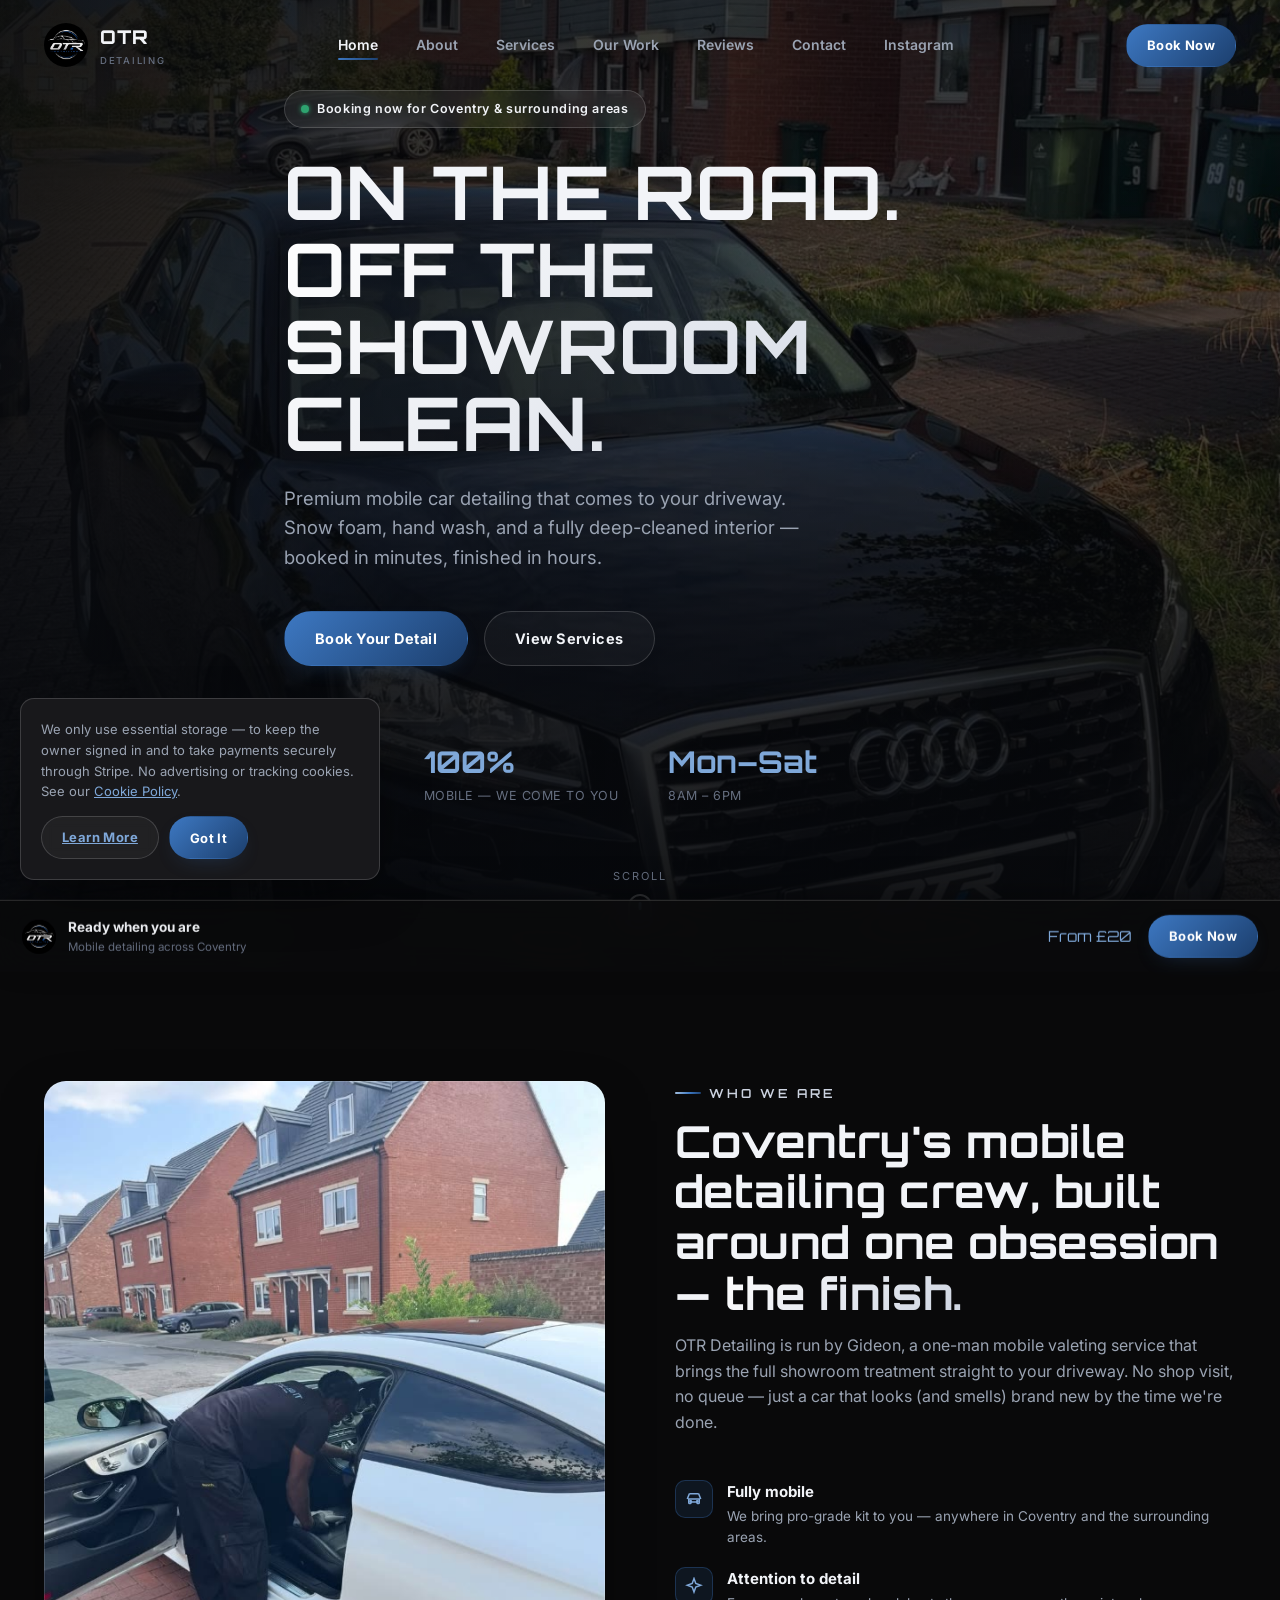
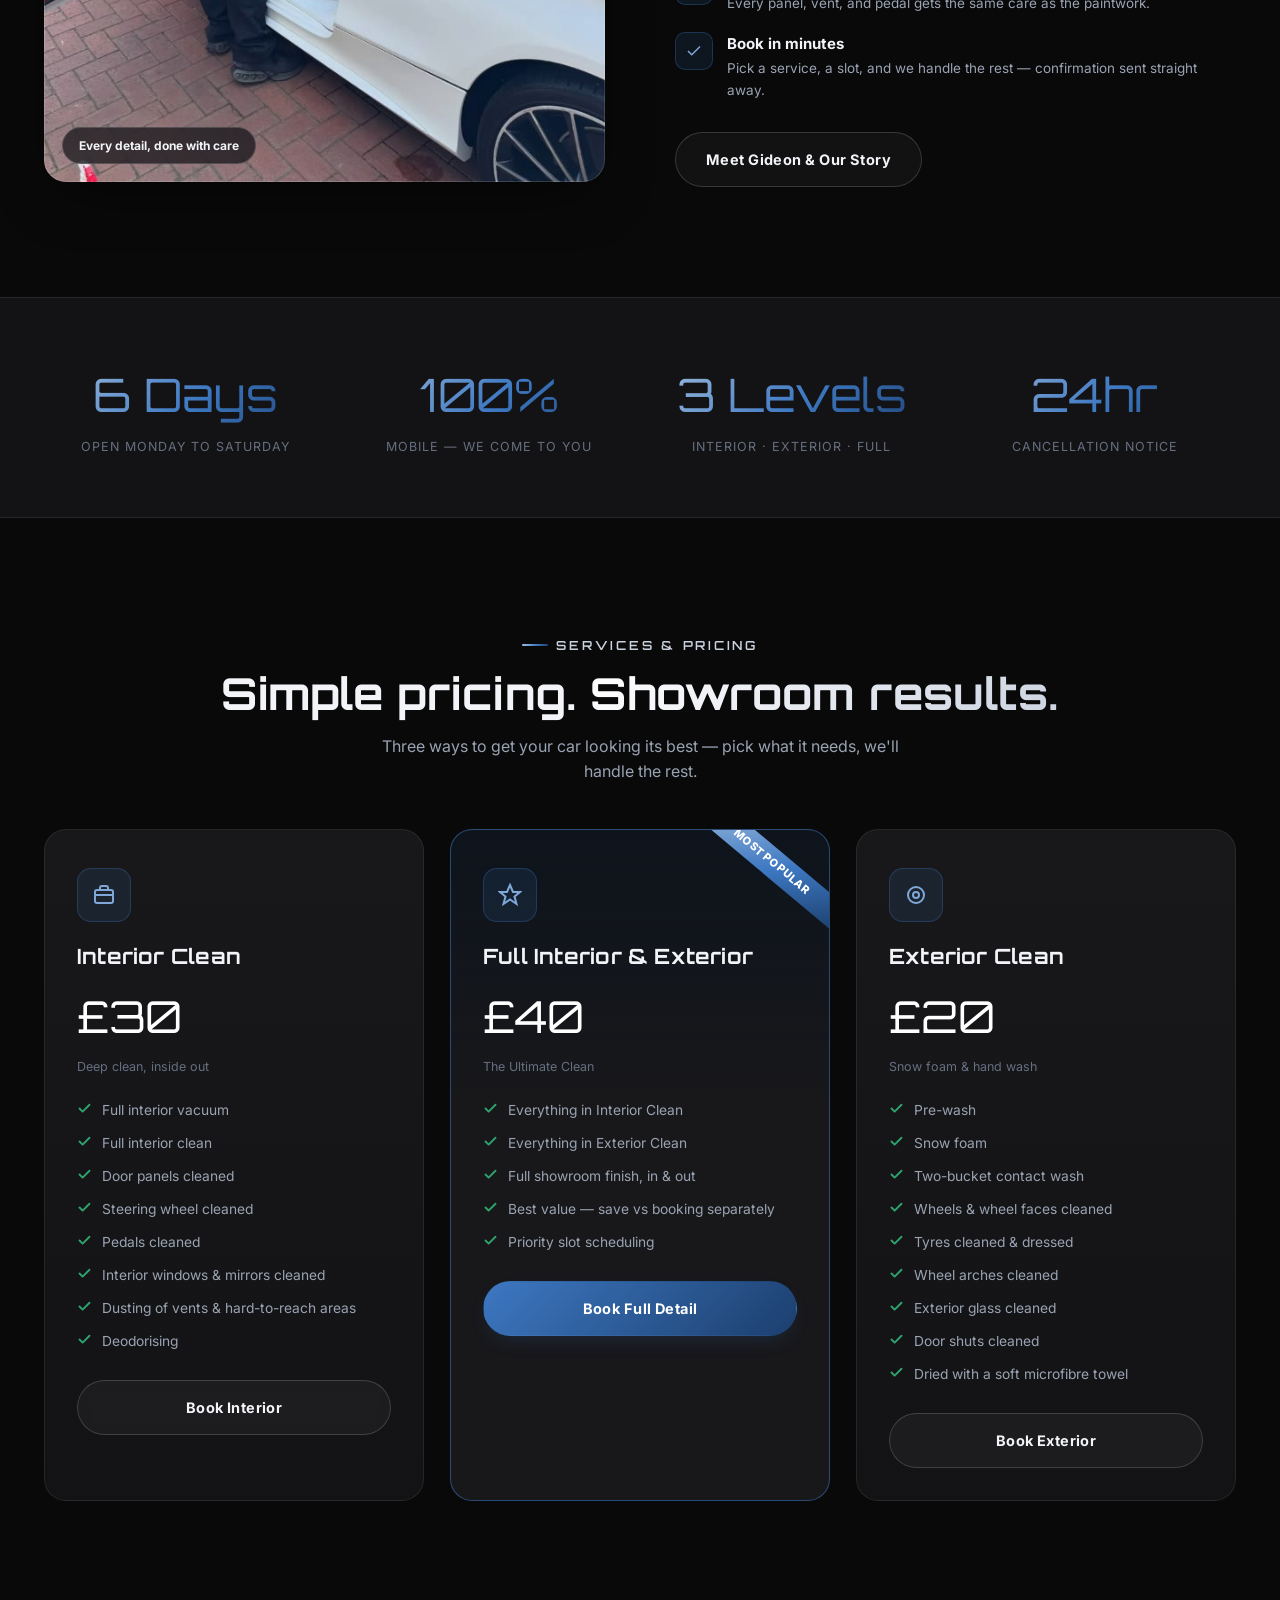
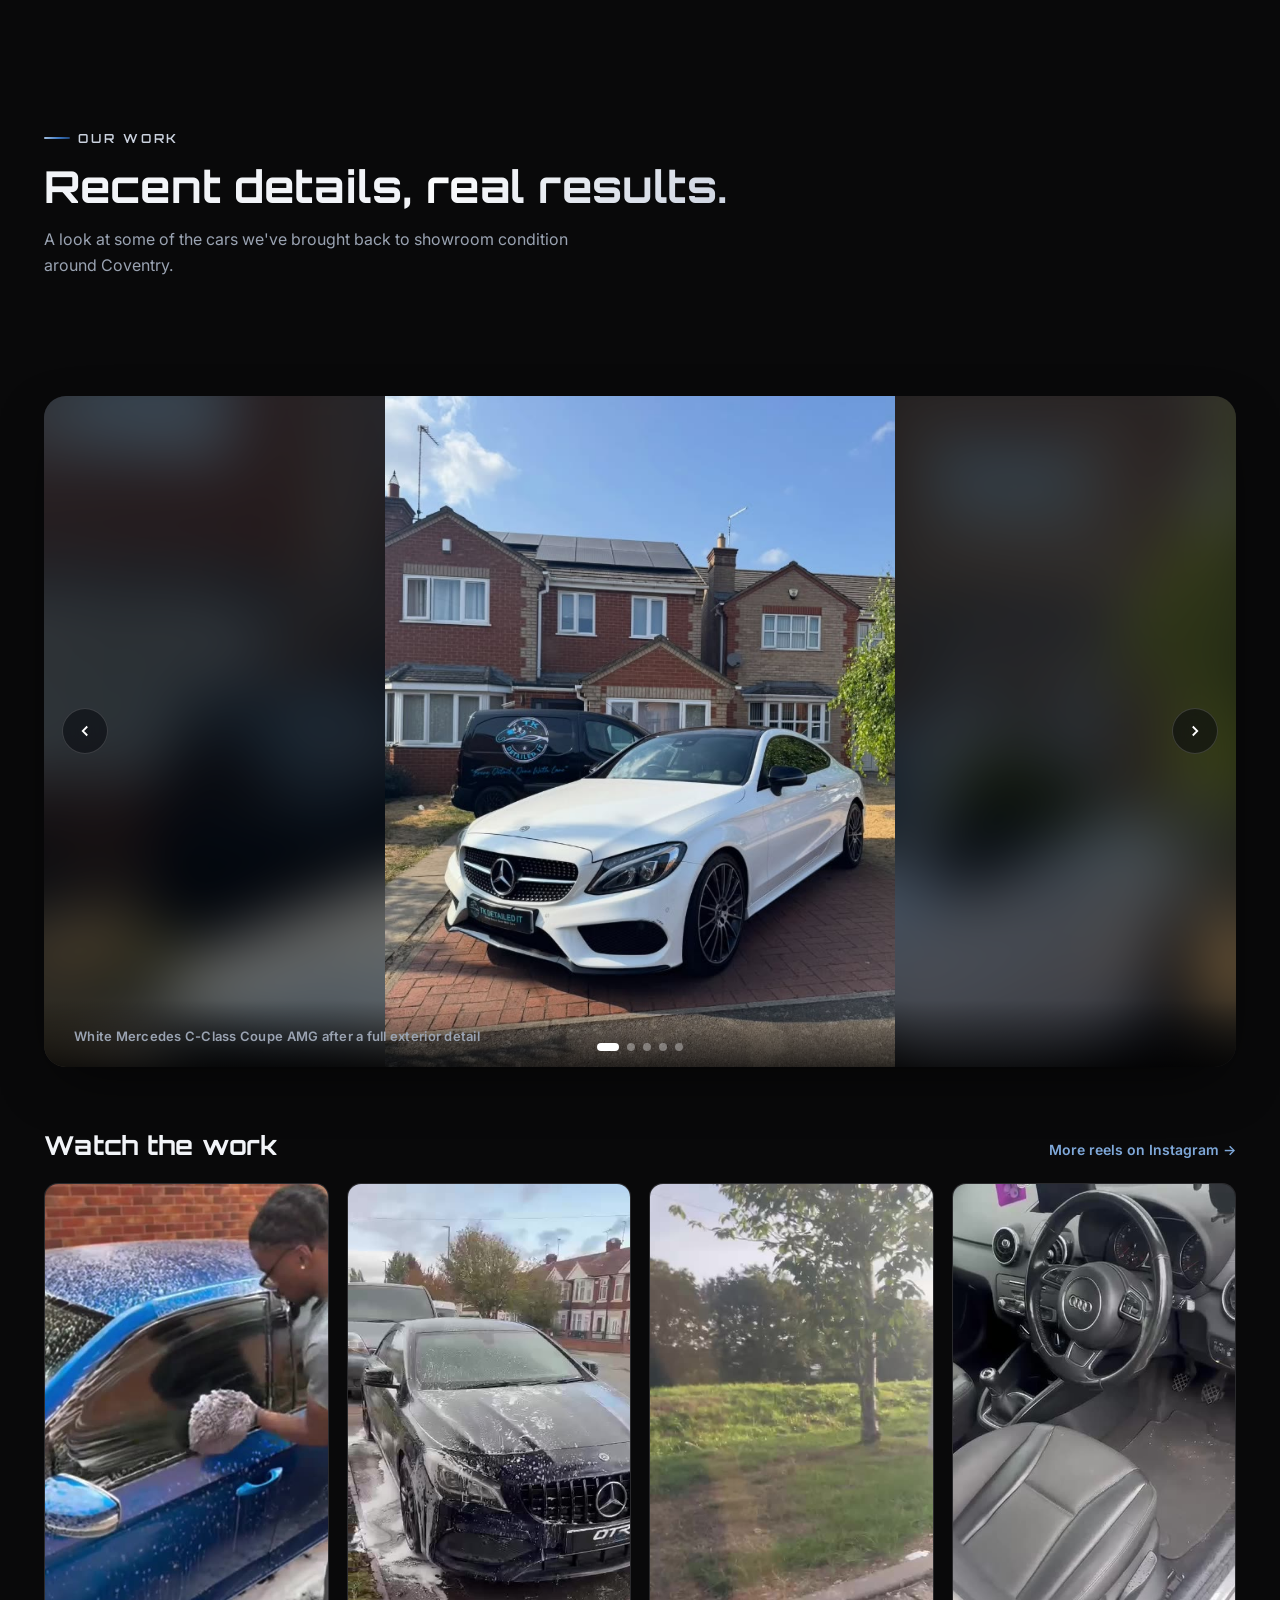
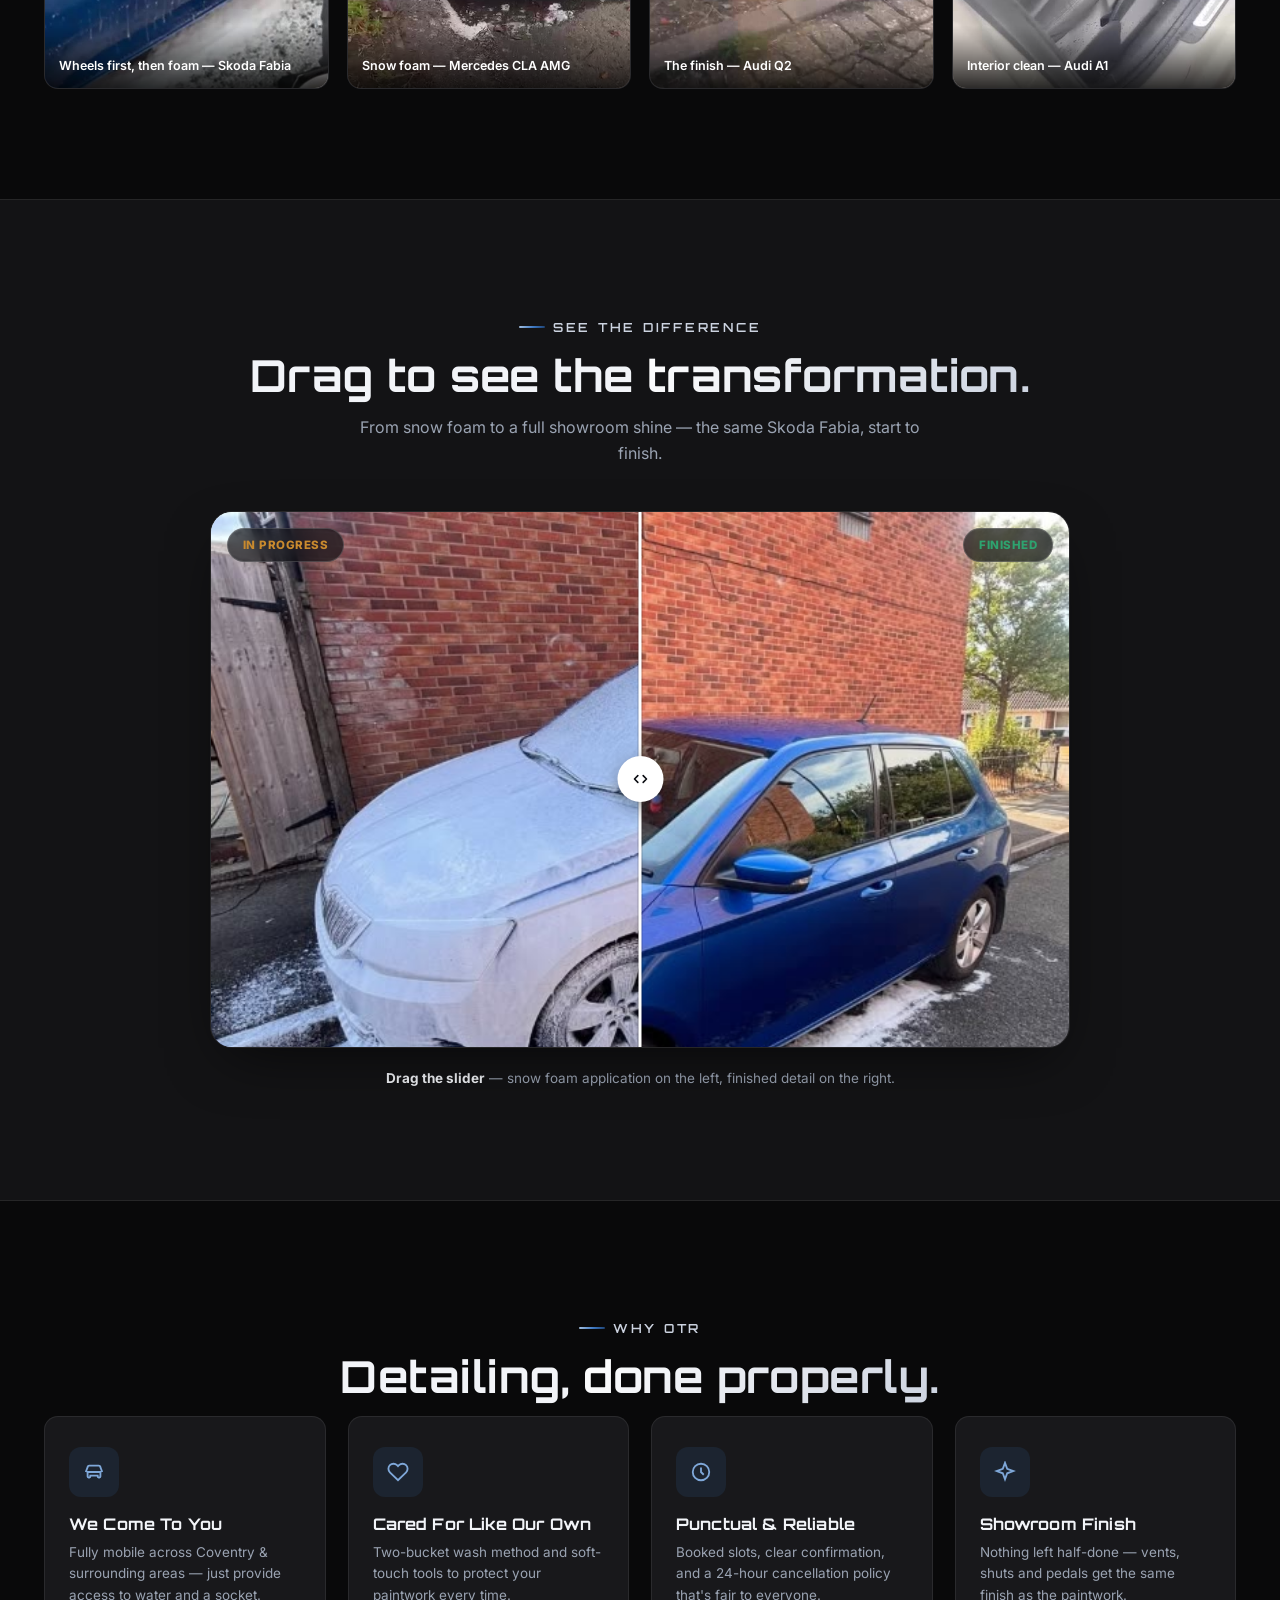
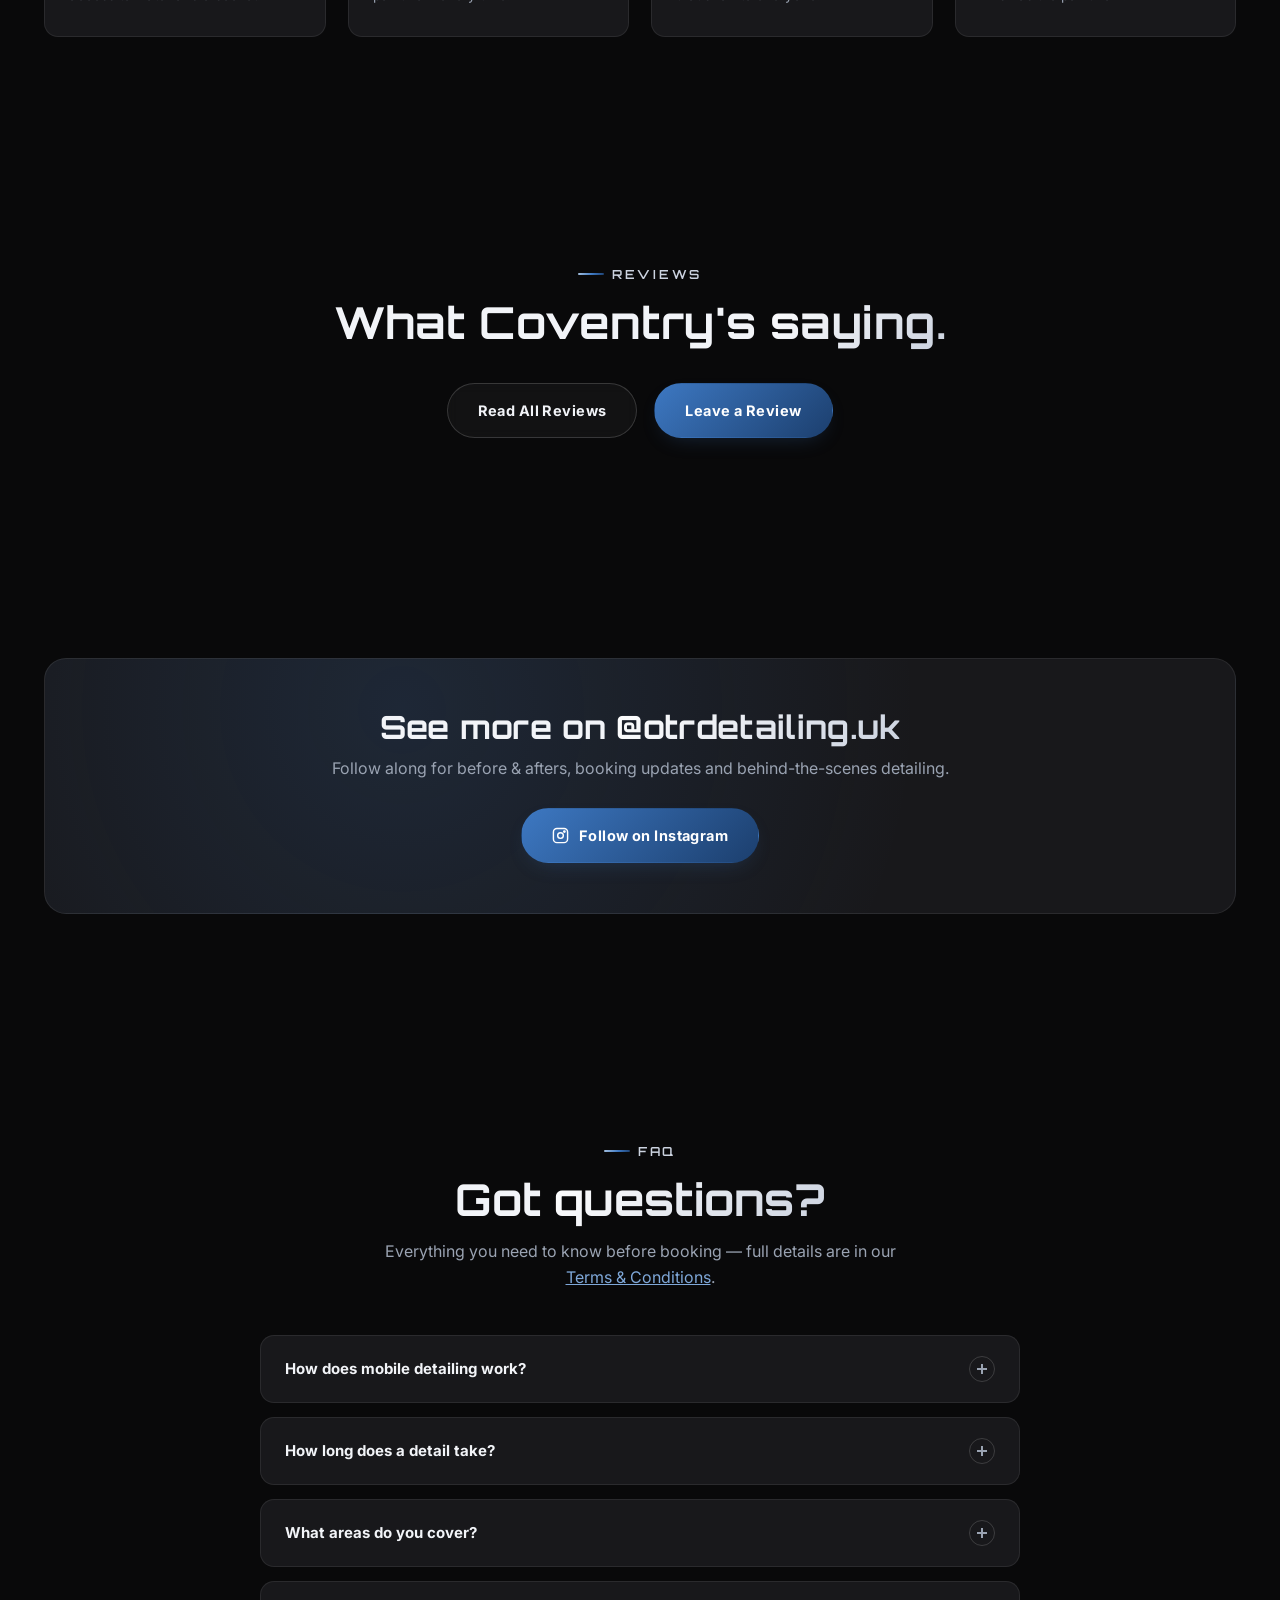
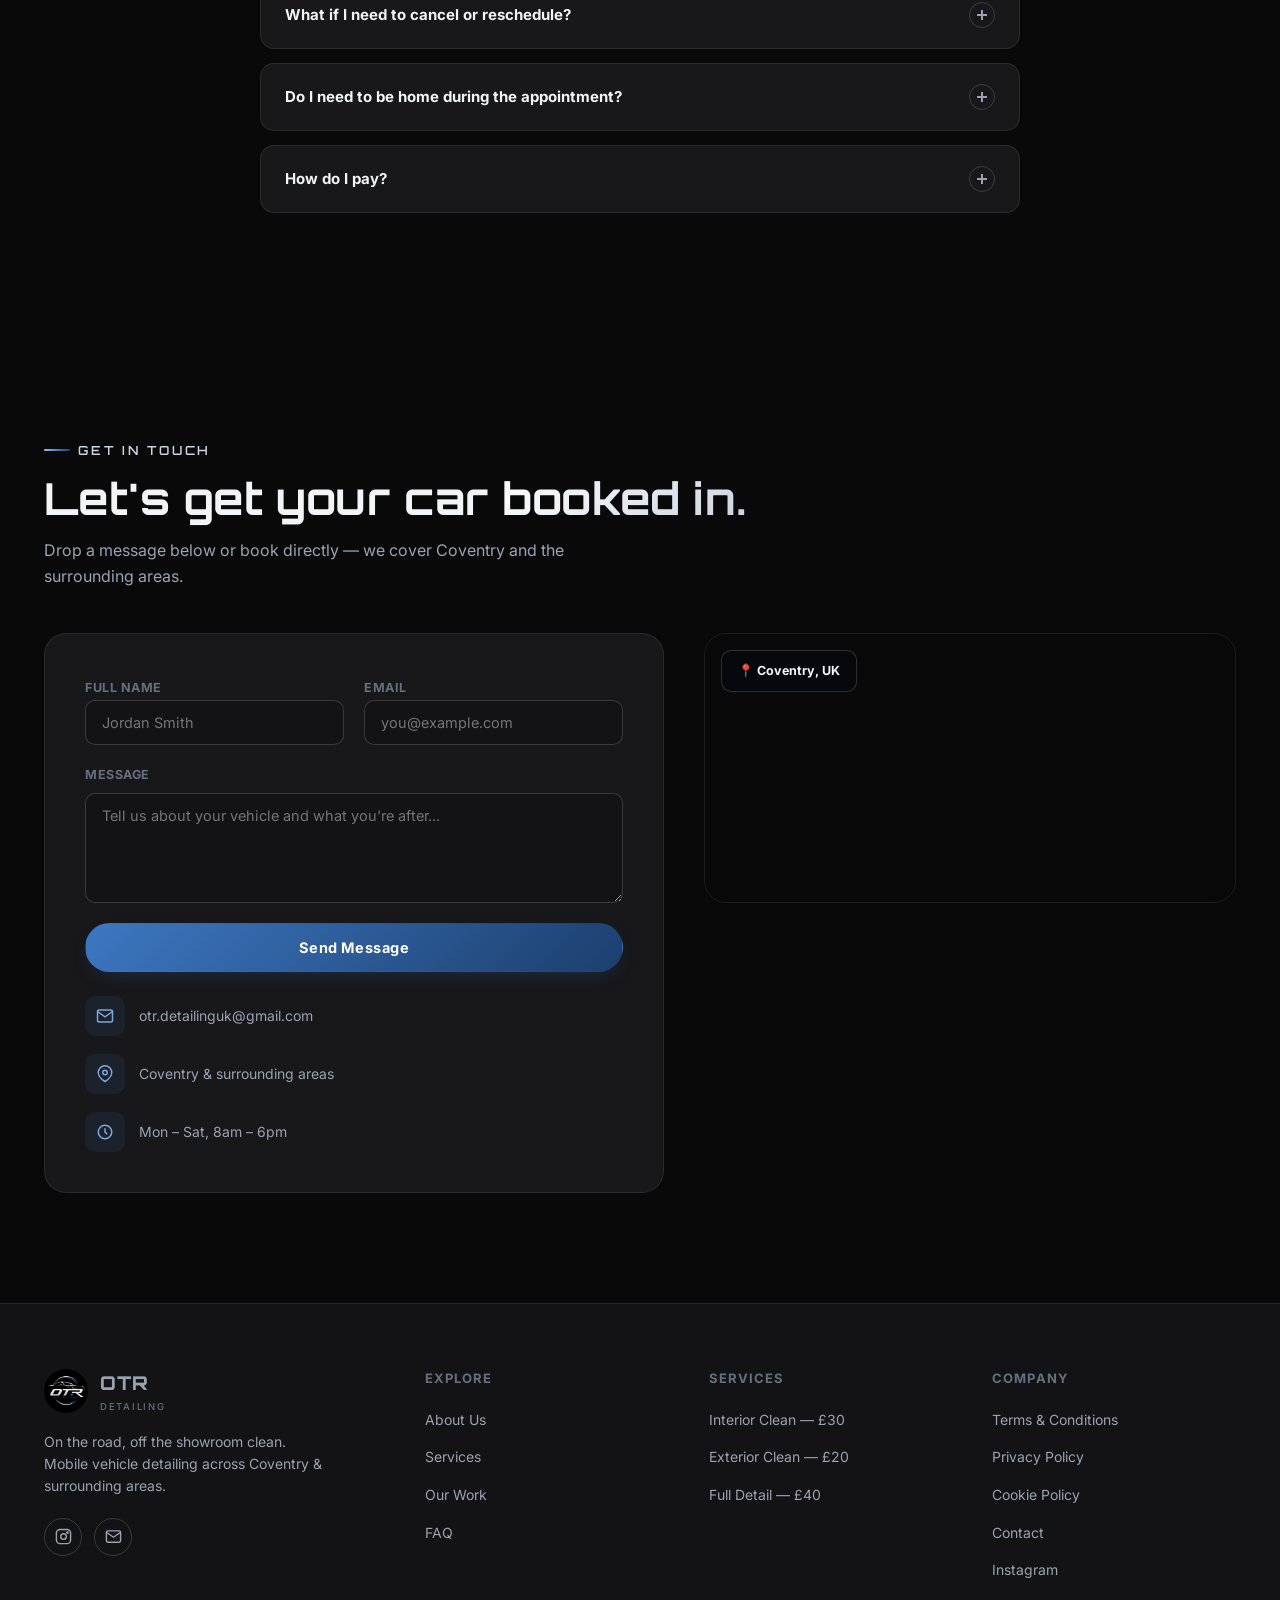
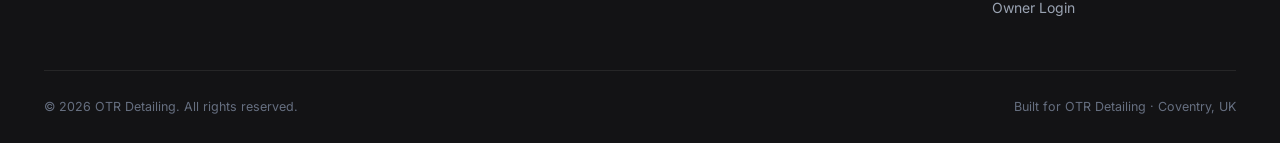
==== commit 43e89dbe: "Move production to Vercel and add reviews page - Deploy on Vercel (otr-detailing.vercel.app) with se" ====
--- a/index.html
+++ b/index.html
@@ -5,15 +5,15 @@
 <meta name="viewport" content="width=device-width, initial-scale=1.0">
 <title>Mobile Car Valeting &amp; Detailing in Coventry | OTR Detailing</title>
 <meta name="description" content="Mobile car valeting and detailing across Coventry — we come to your driveway. Exterior from £20, interior £30, full detail £40. Book and pay online in minutes.">
-<link rel="canonical" href="https://yrb1.github.io/OTR-Detailing/">
+<link rel="canonical" href="https://otr-detailing.vercel.app/">
 <meta name="theme-color" content="#09090a">
 <meta property="og:type" content="website">
 <meta property="og:site_name" content="OTR Detailing">
 <meta property="og:locale" content="en_GB">
 <meta property="og:title" content="OTR Detailing — Mobile Car Detailing in Coventry">
 <meta property="og:description" content="On the road, off the showroom clean. Snow foam, hand wash and full interior cleans at your door. Book online.">
-<meta property="og:url" content="https://yrb1.github.io/OTR-Detailing/">
-<meta property="og:image" content="https://yrb1.github.io/OTR-Detailing/assets/images/og-image.jpg">
+<meta property="og:url" content="https://otr-detailing.vercel.app/">
+<meta property="og:image" content="https://otr-detailing.vercel.app/assets/images/og-image.jpg">
 <meta property="og:image:width" content="1200">
 <meta property="og:image:height" content="630">
 <meta name="twitter:card" content="summary_large_image">
@@ -31,9 +31,9 @@
   "name": "OTR Detailing",
   "slogan": "On the road, off the showroom clean",
   "description": "Mobile car valeting and detailing service covering Coventry and surrounding areas.",
-  "url": "https://yrb1.github.io/OTR-Detailing/",
-  "image": "https://yrb1.github.io/OTR-Detailing/assets/images/og-image.jpg",
-  "logo": "https://yrb1.github.io/OTR-Detailing/assets/images/icon-512.png",
+  "url": "https://otr-detailing.vercel.app/",
+  "image": "https://otr-detailing.vercel.app/assets/images/og-image.jpg",
+  "logo": "https://otr-detailing.vercel.app/assets/images/icon-512.png",
   "email": "otr.detailinguk@gmail.com",
   "priceRange": "£20–£40",
   "currenciesAccepted": "GBP",
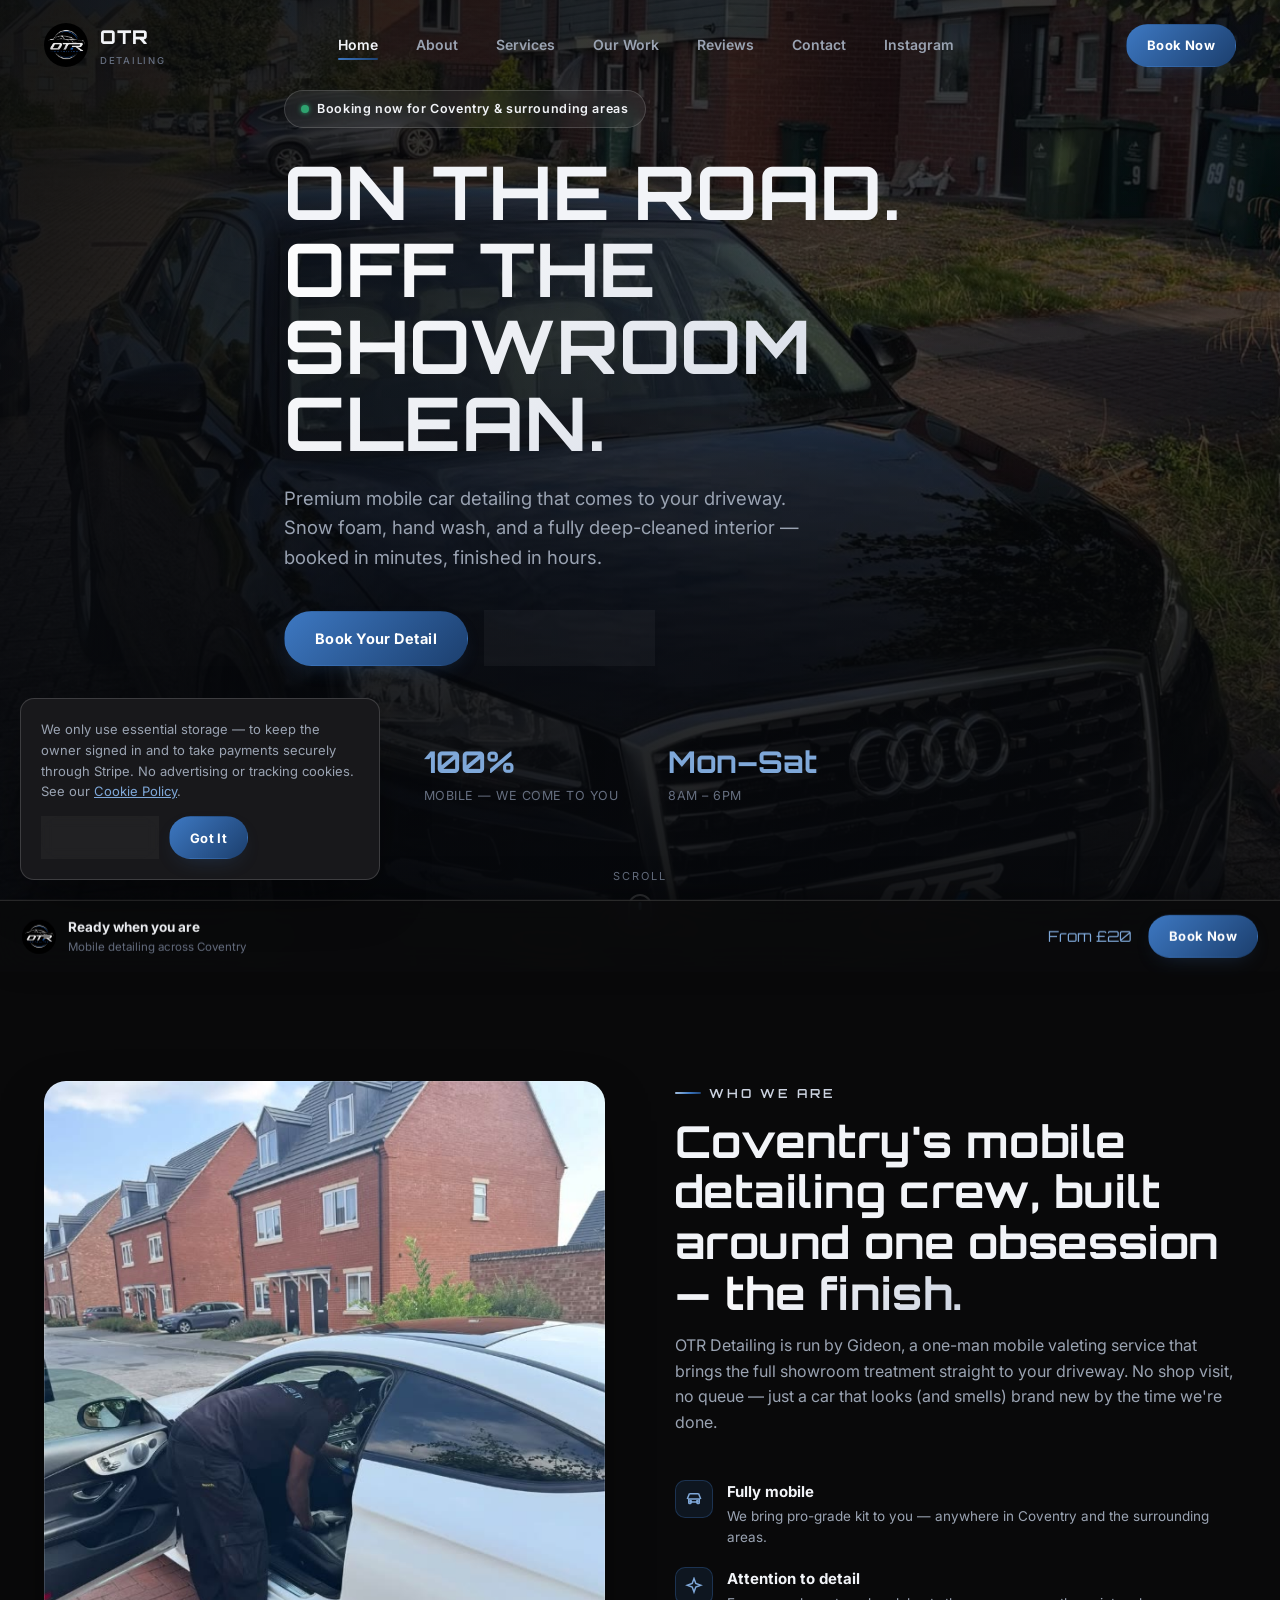
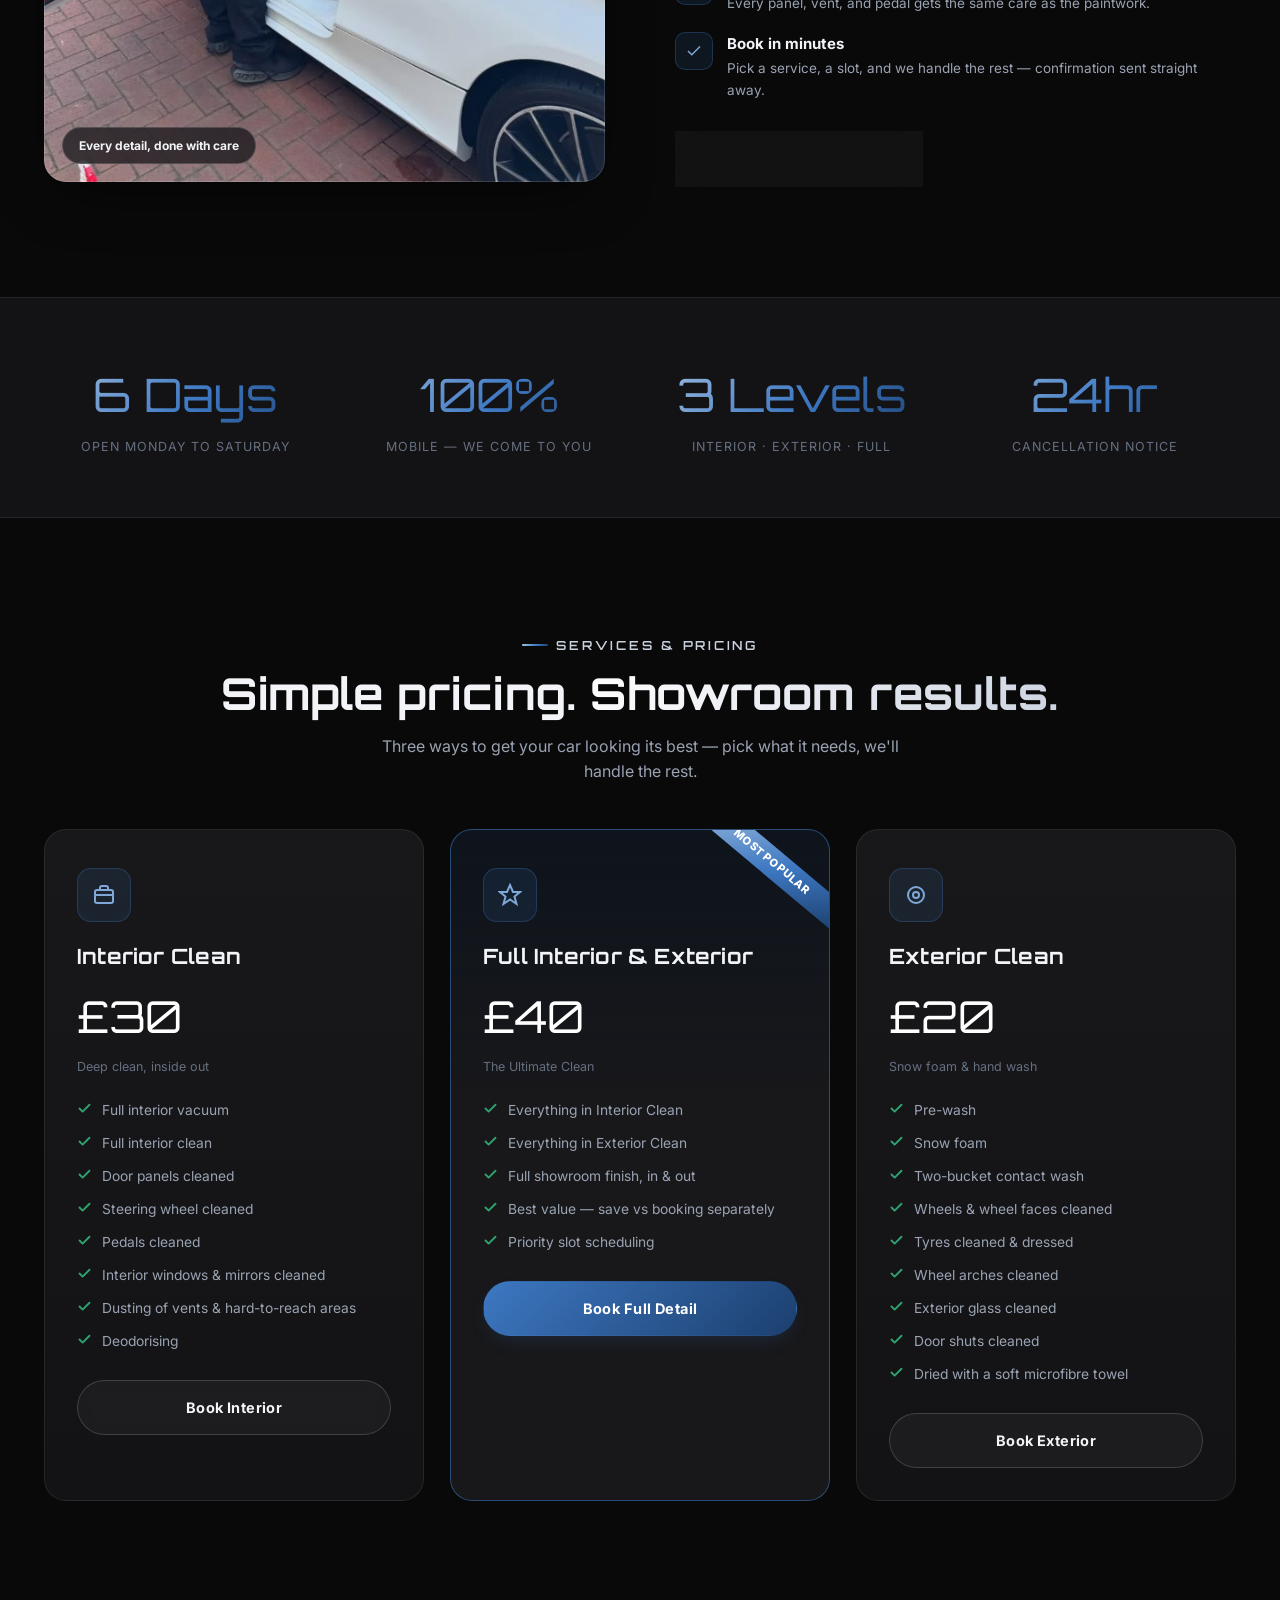
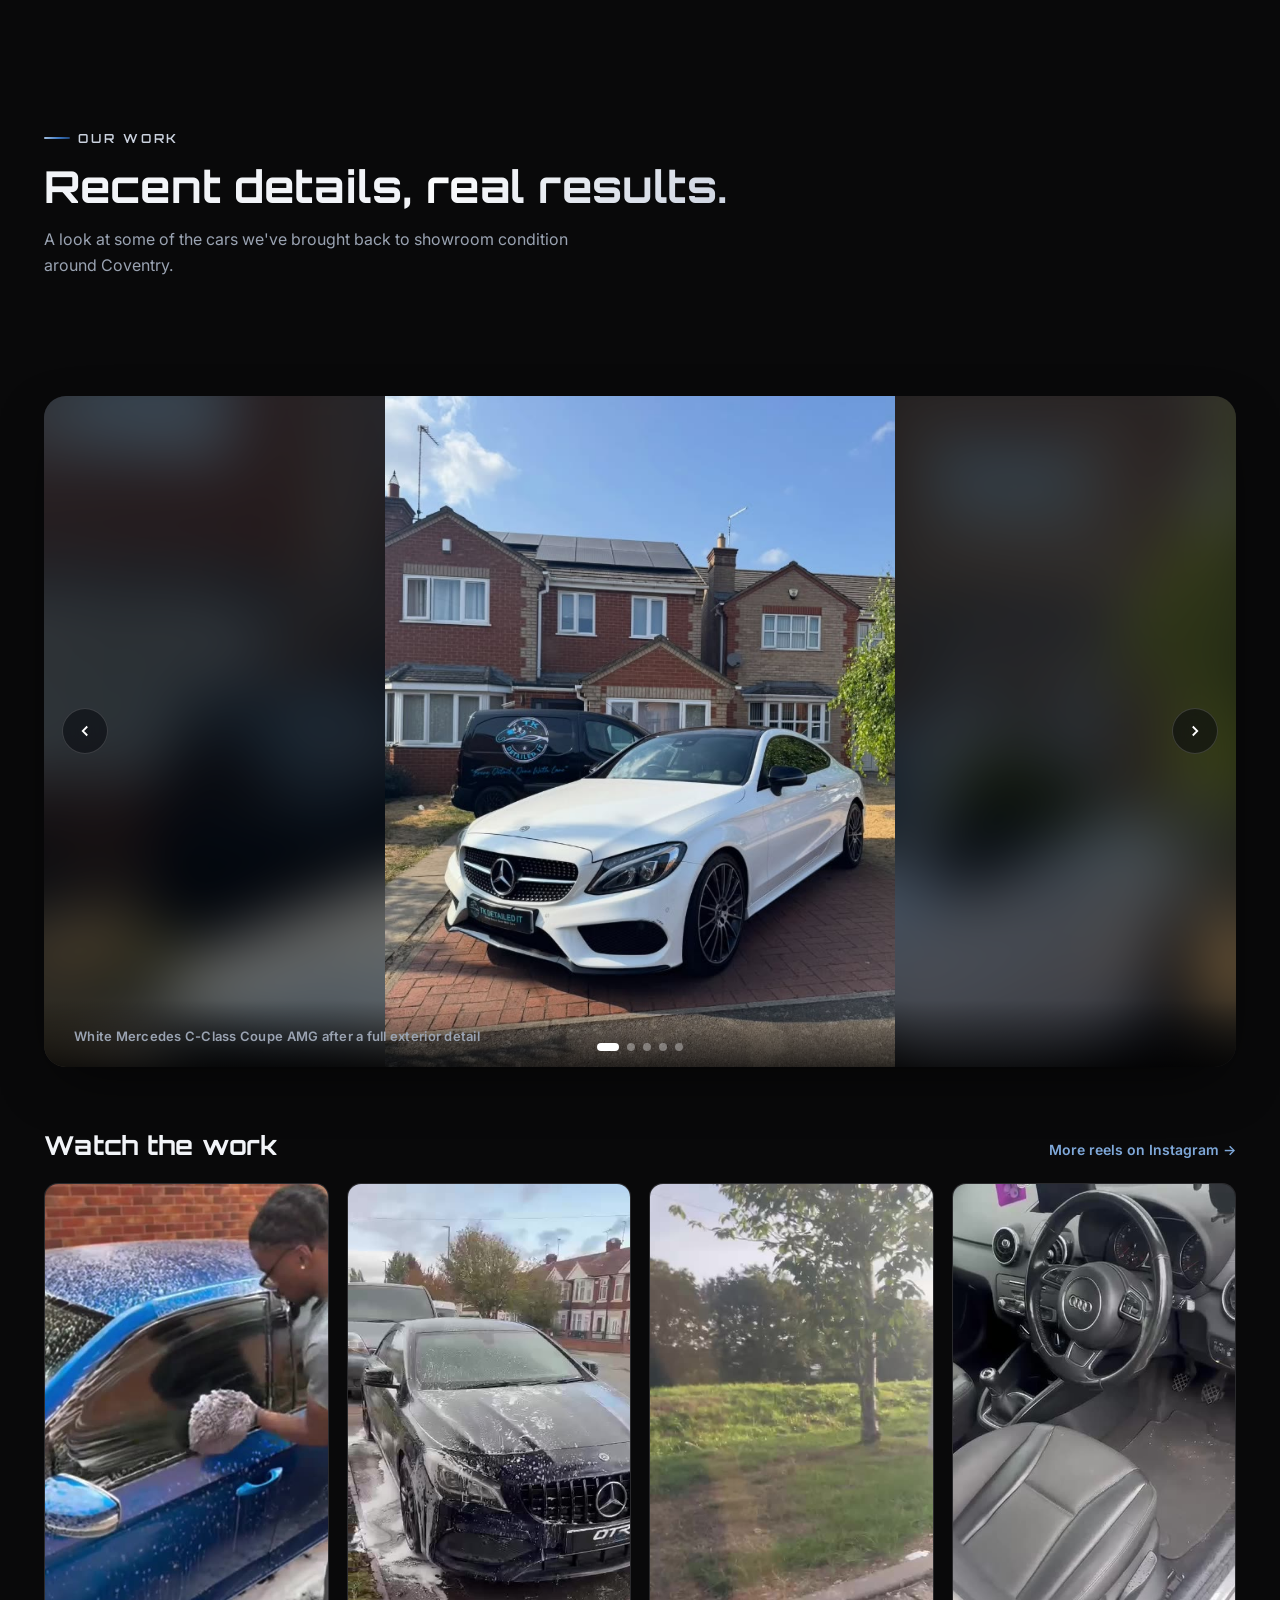
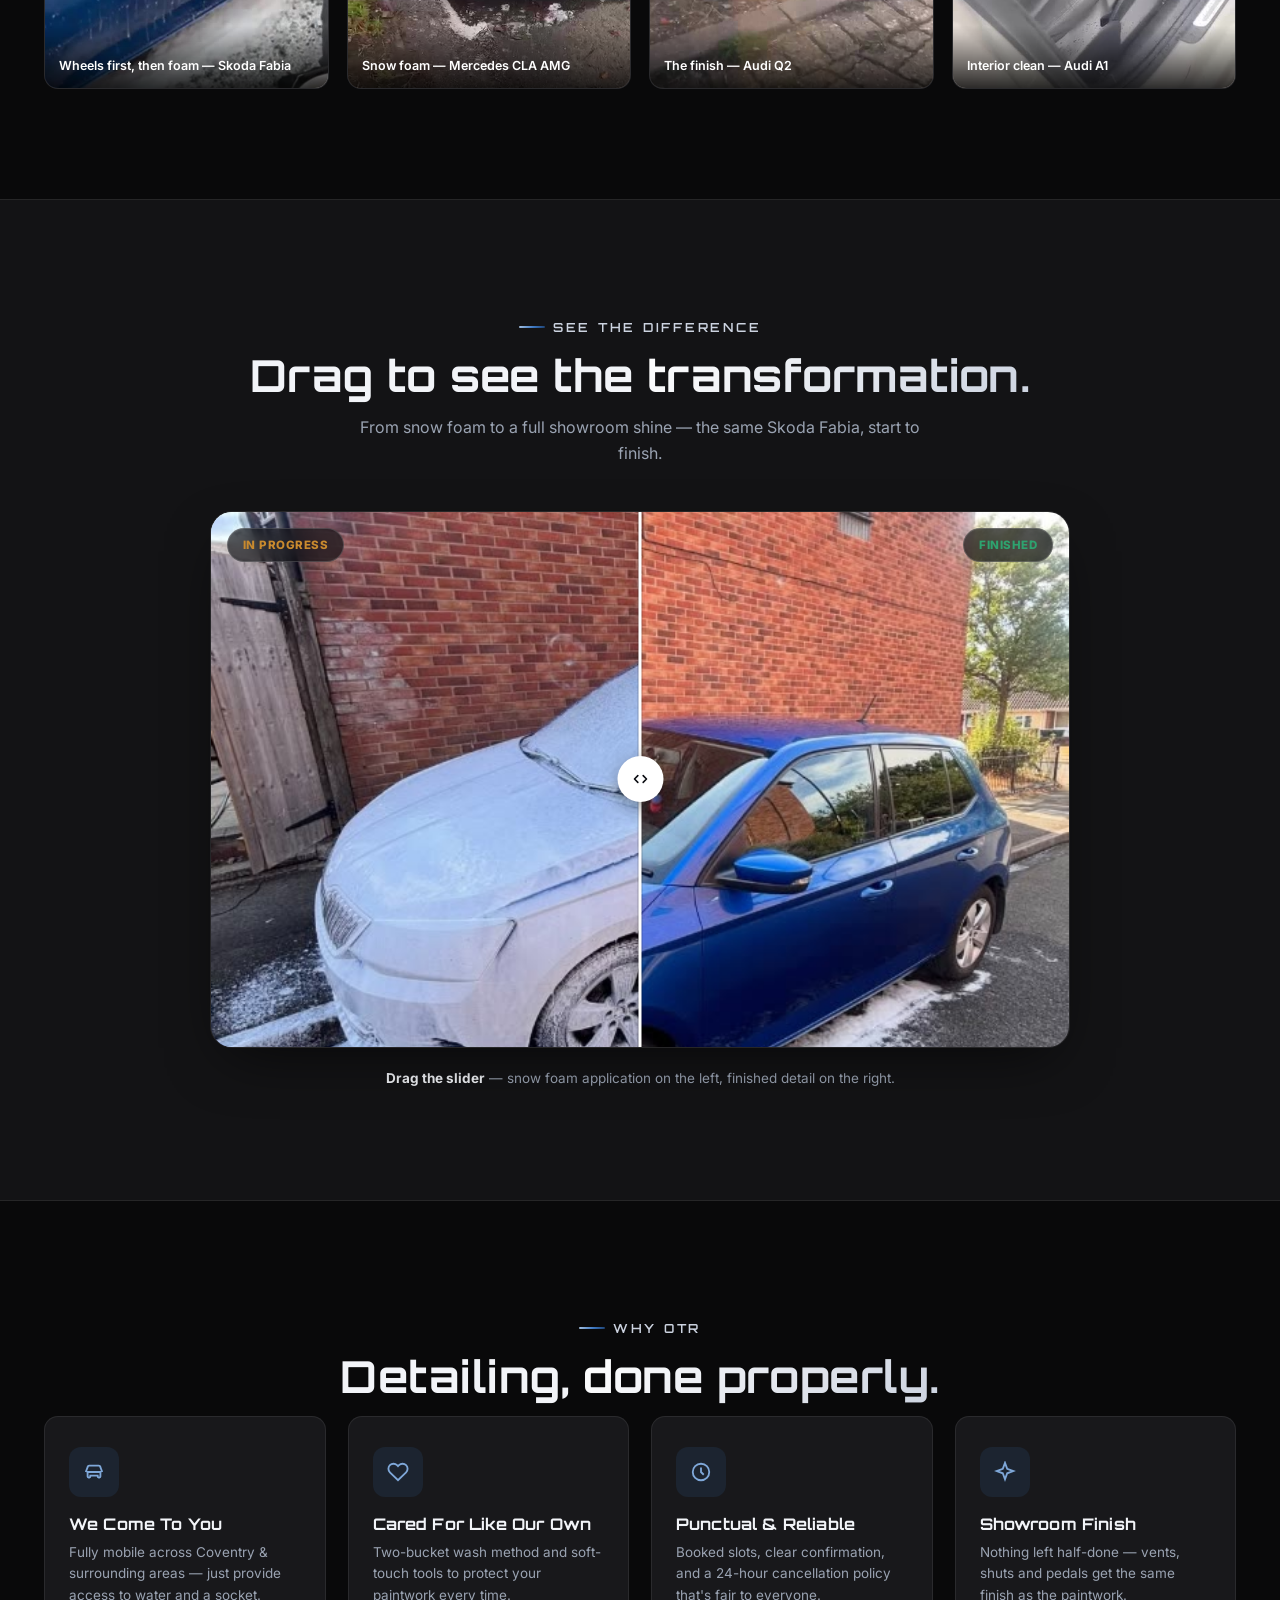
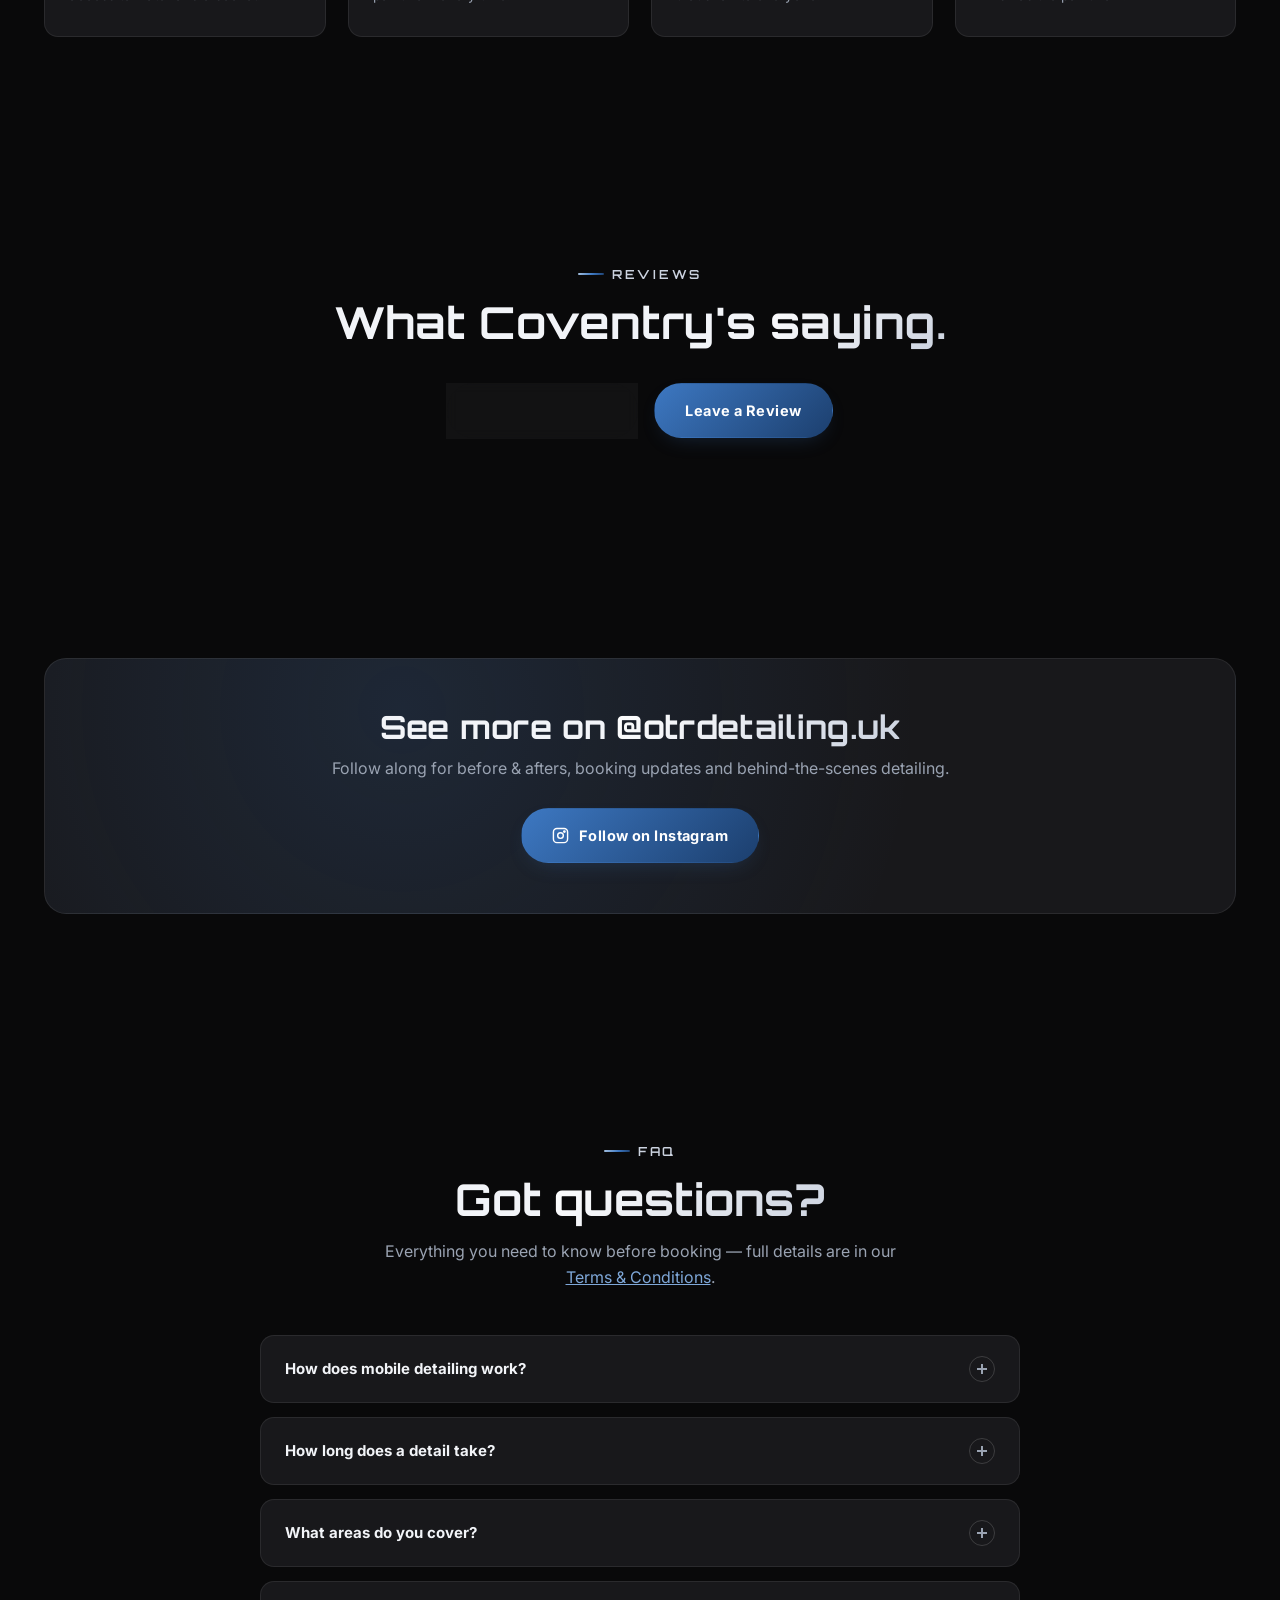
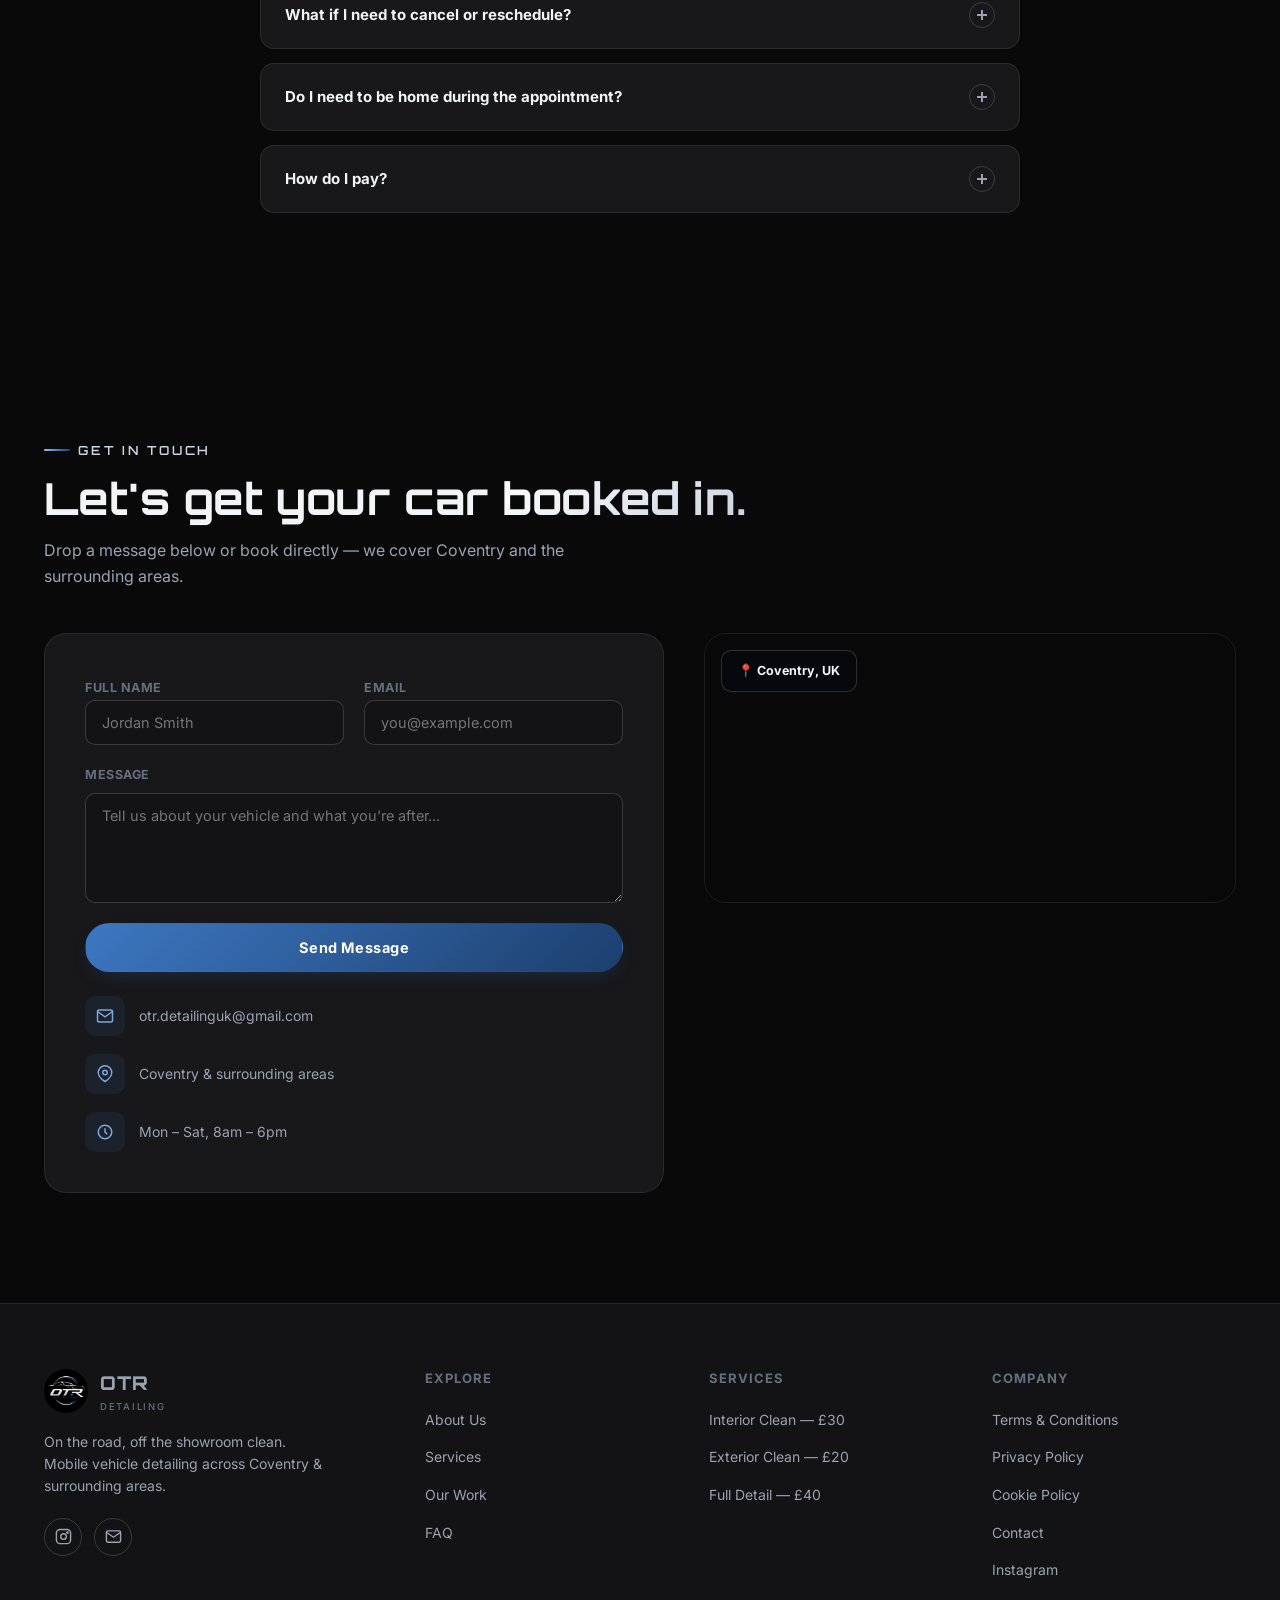
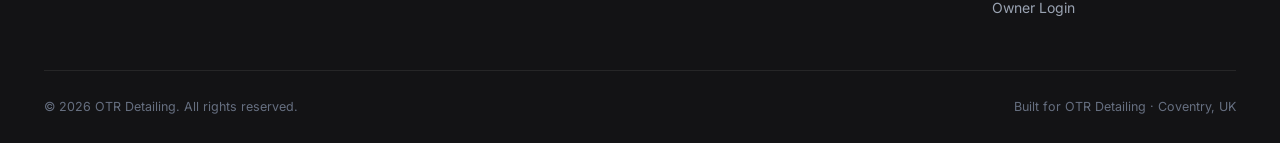
==== commit a7647e34: "Add live Stripe publishable key; only open booking once payments are configured Co-Authored-By: Clau" ====
--- a/index.html
+++ b/index.html
@@ -547,7 +547,7 @@
   </div>
 </footer>
 
-<script src="js/config.js?v=2"></script>
+<script src="js/config.js?v=3"></script>
 <script src="js/main.js?v=3"></script>
 </body>
 </html>
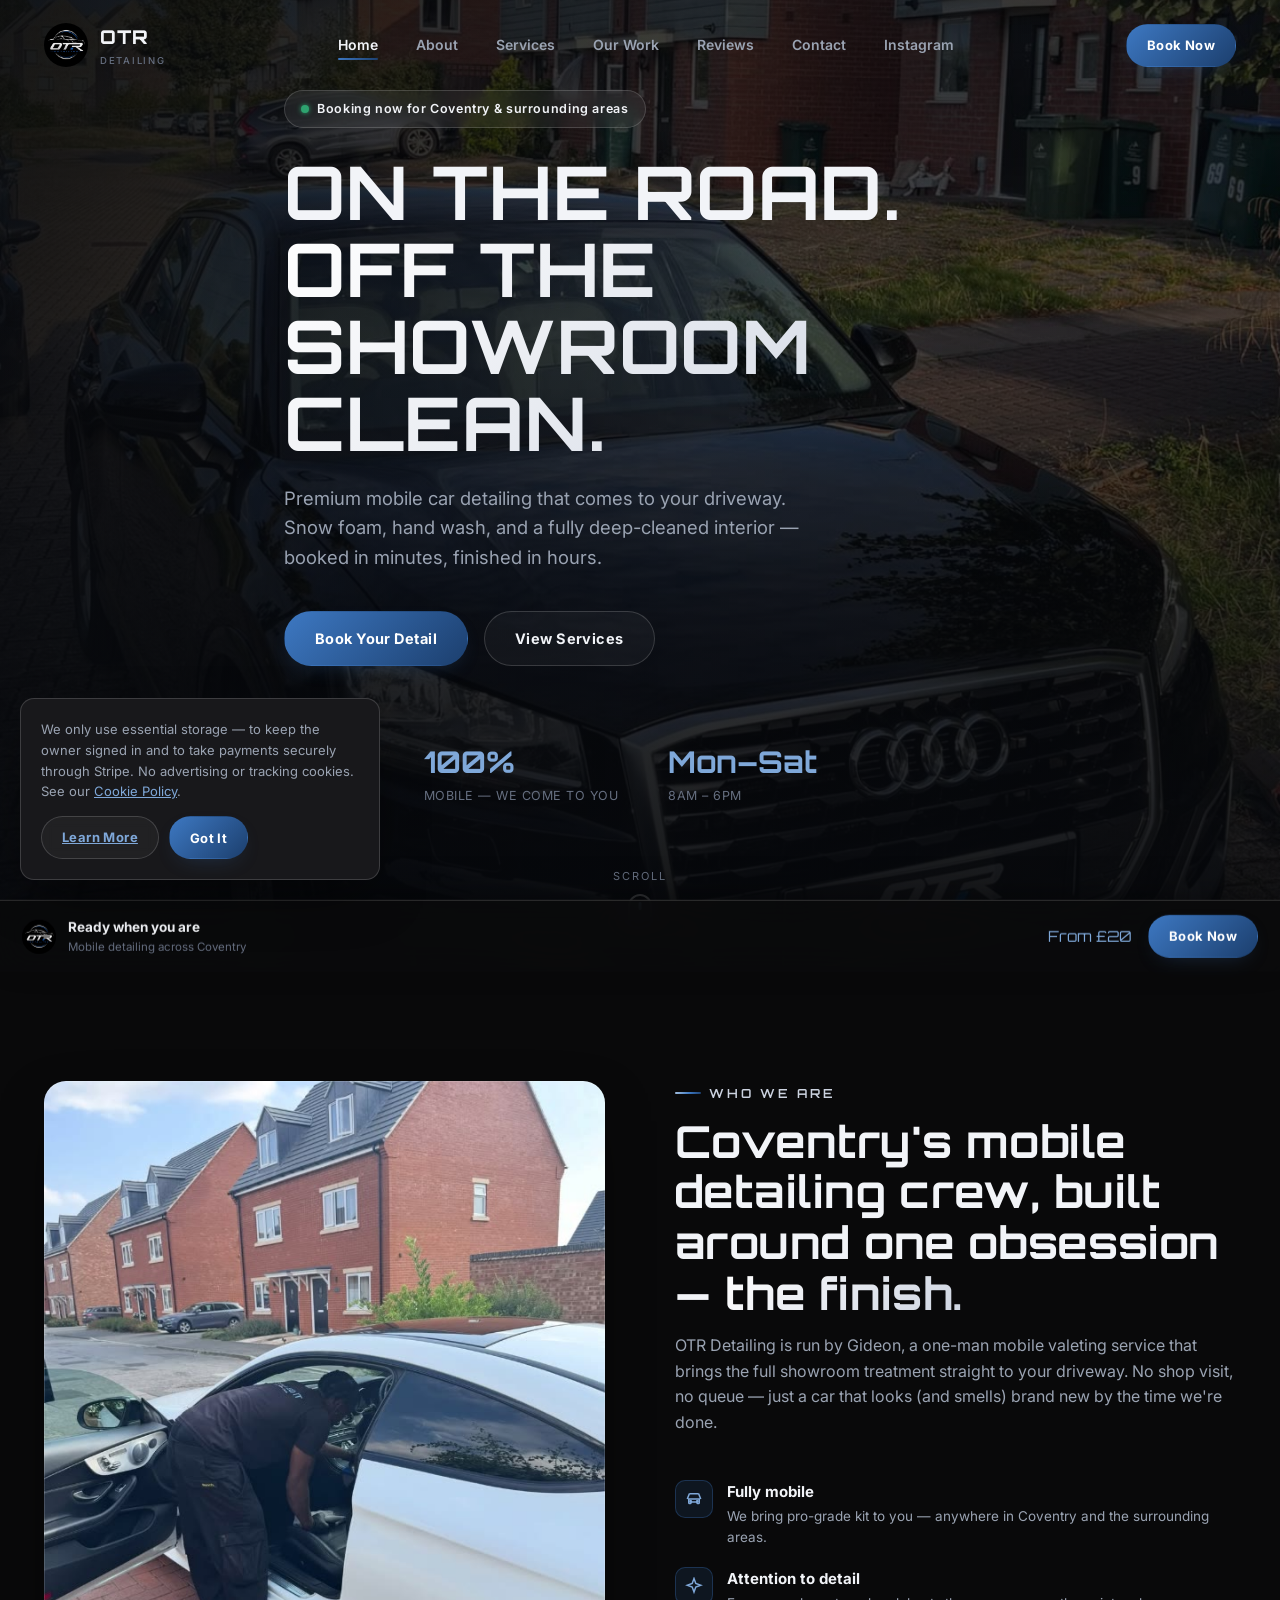
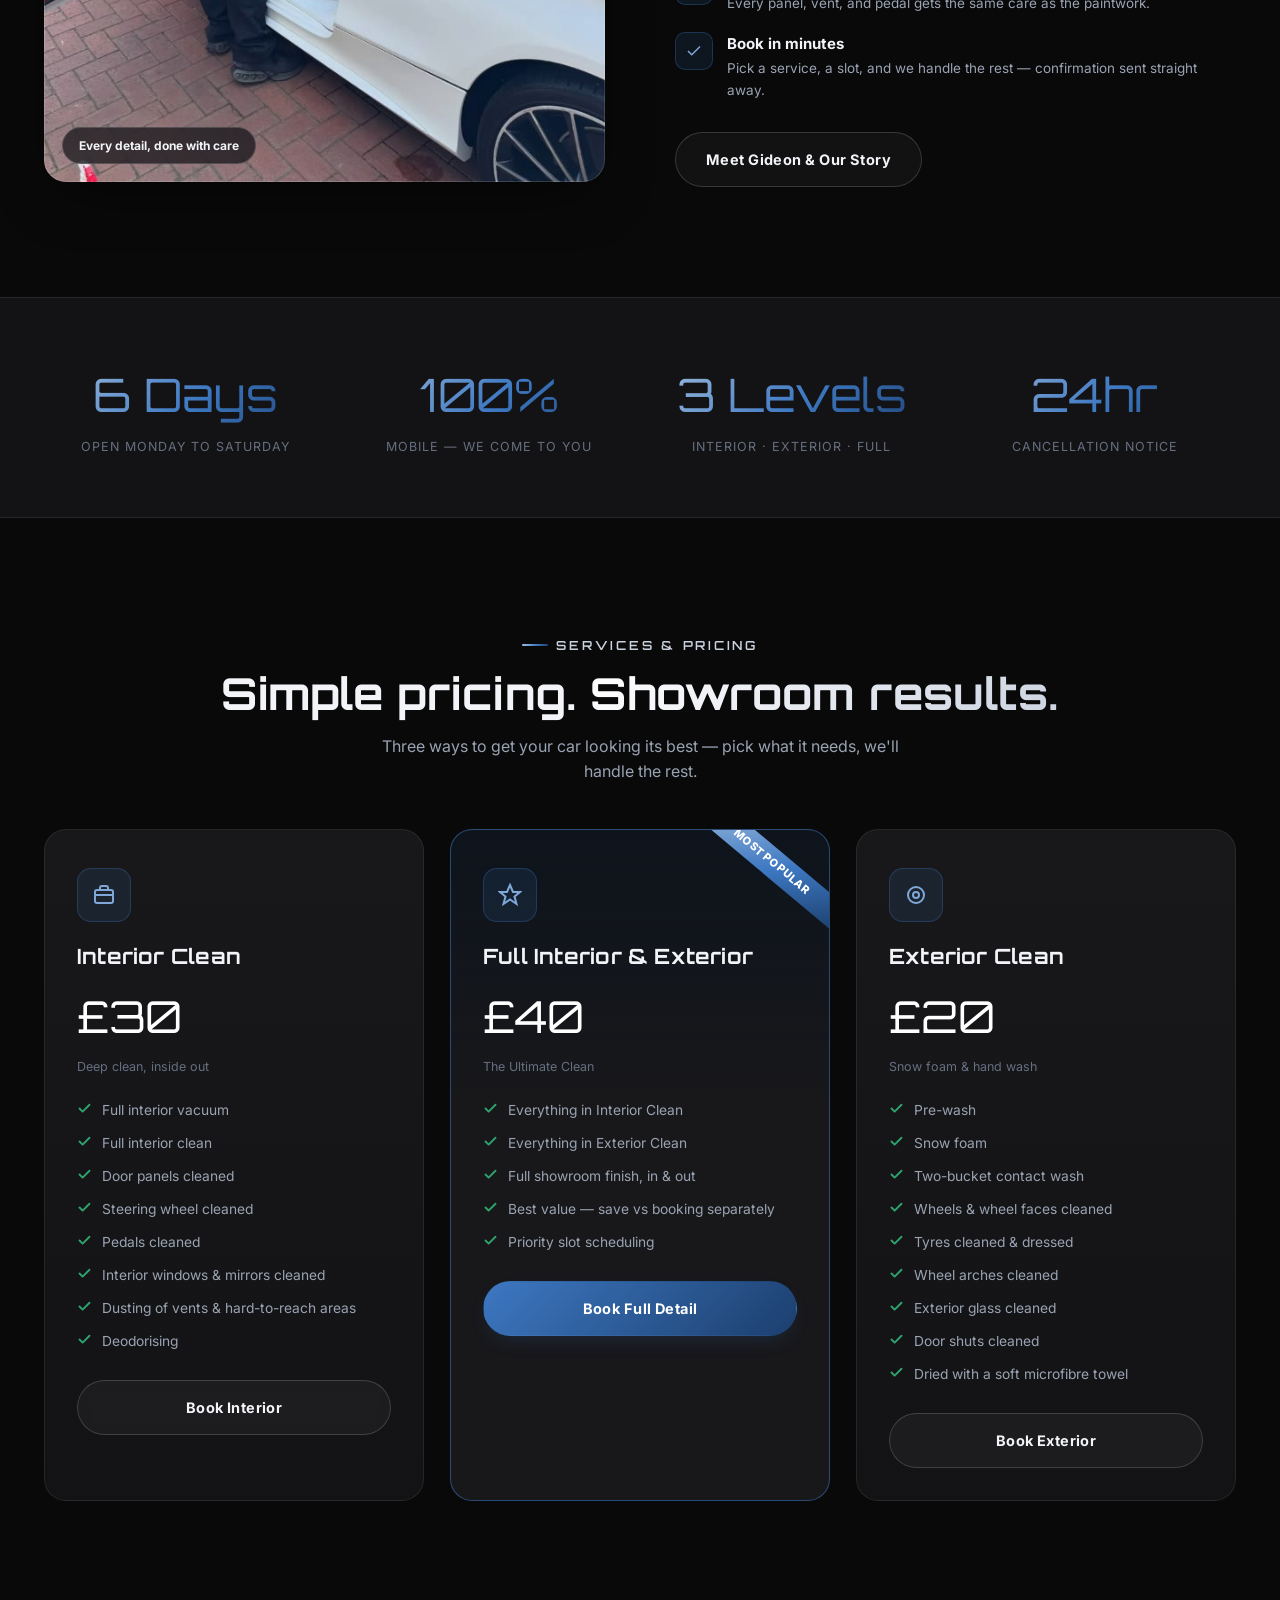
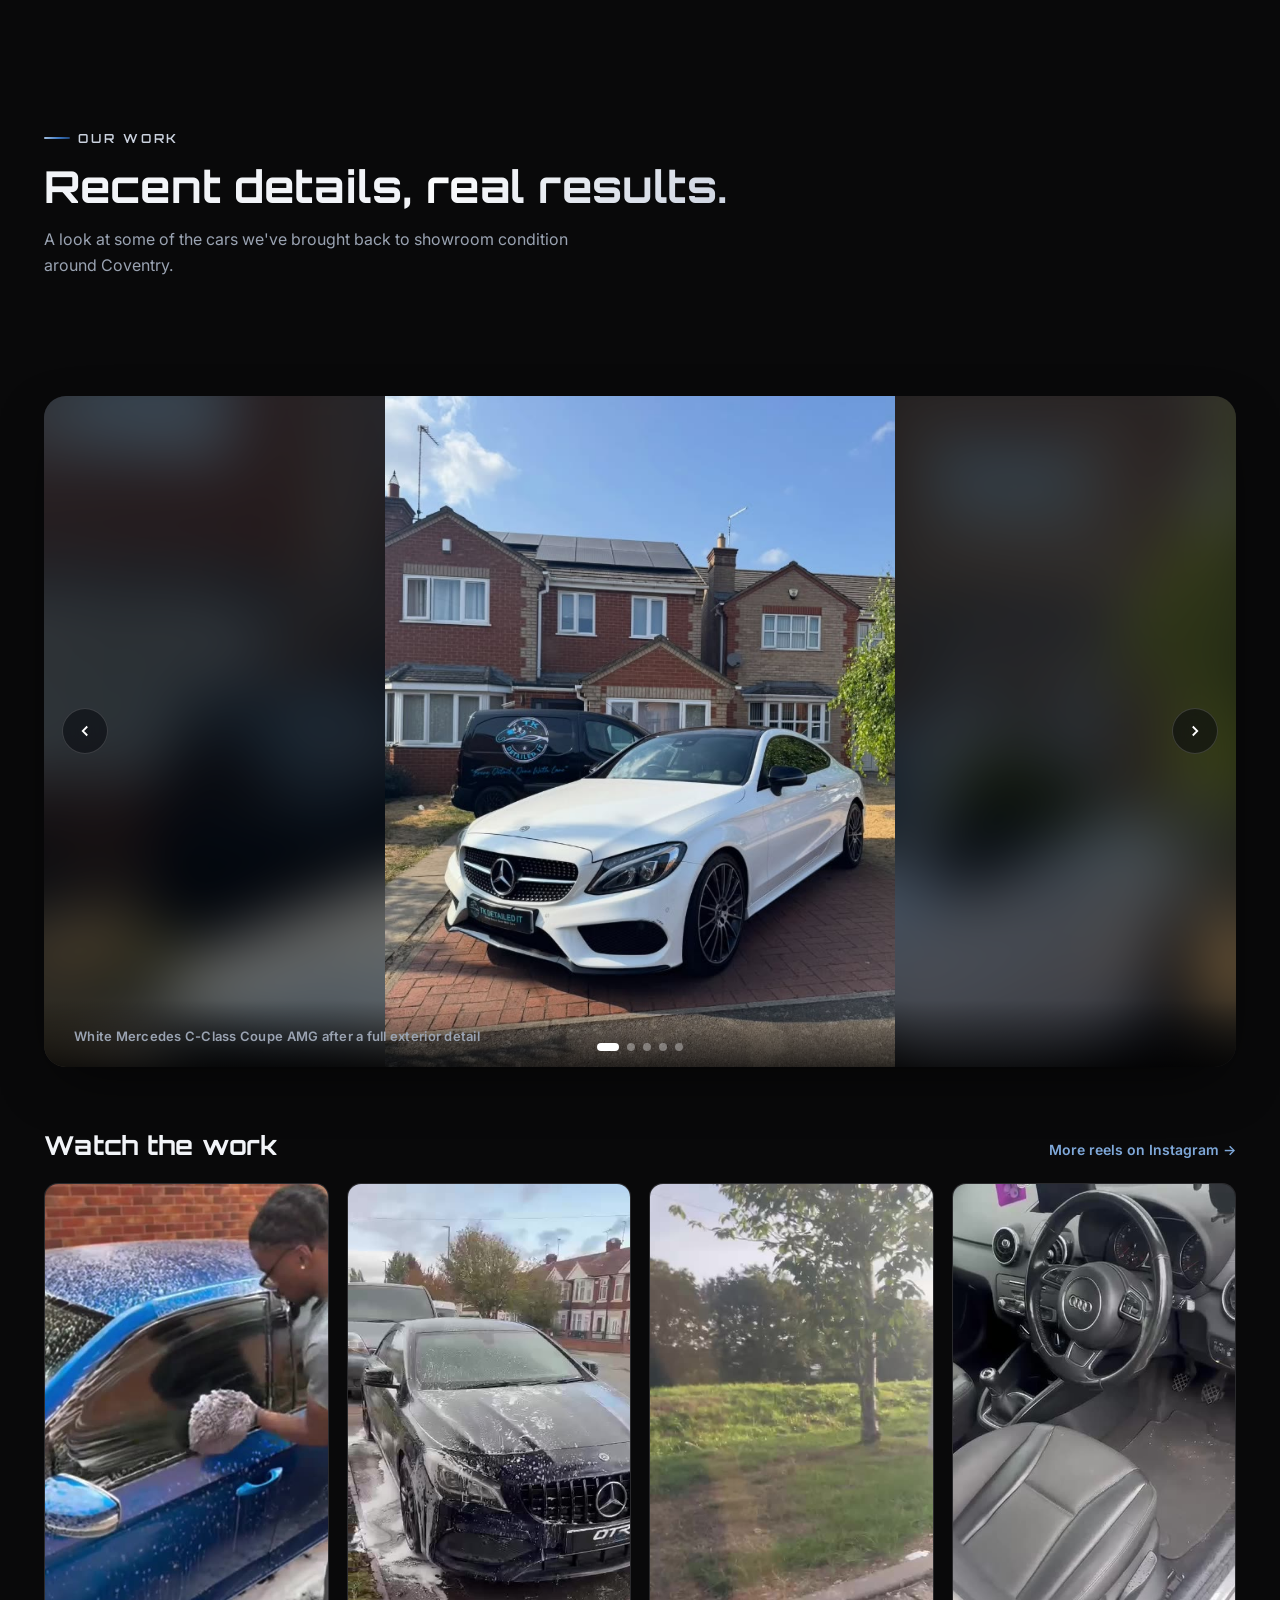
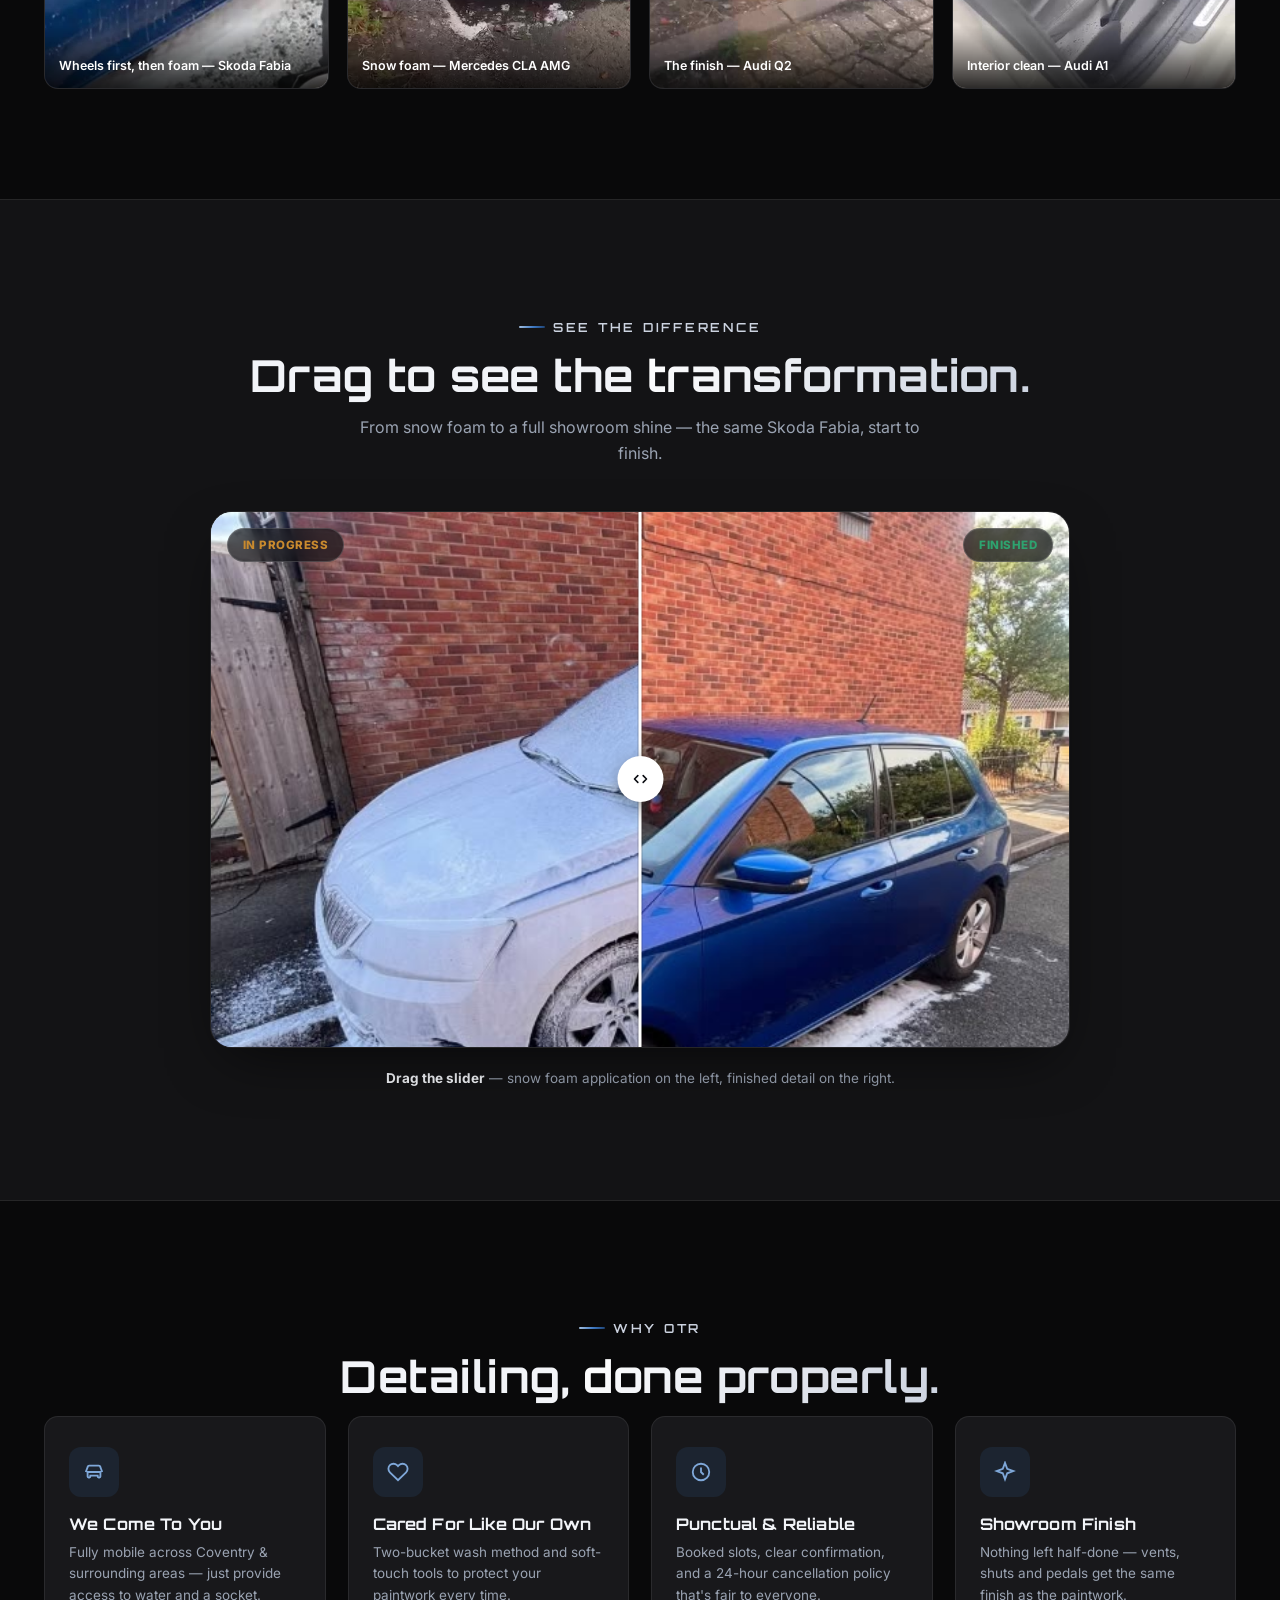
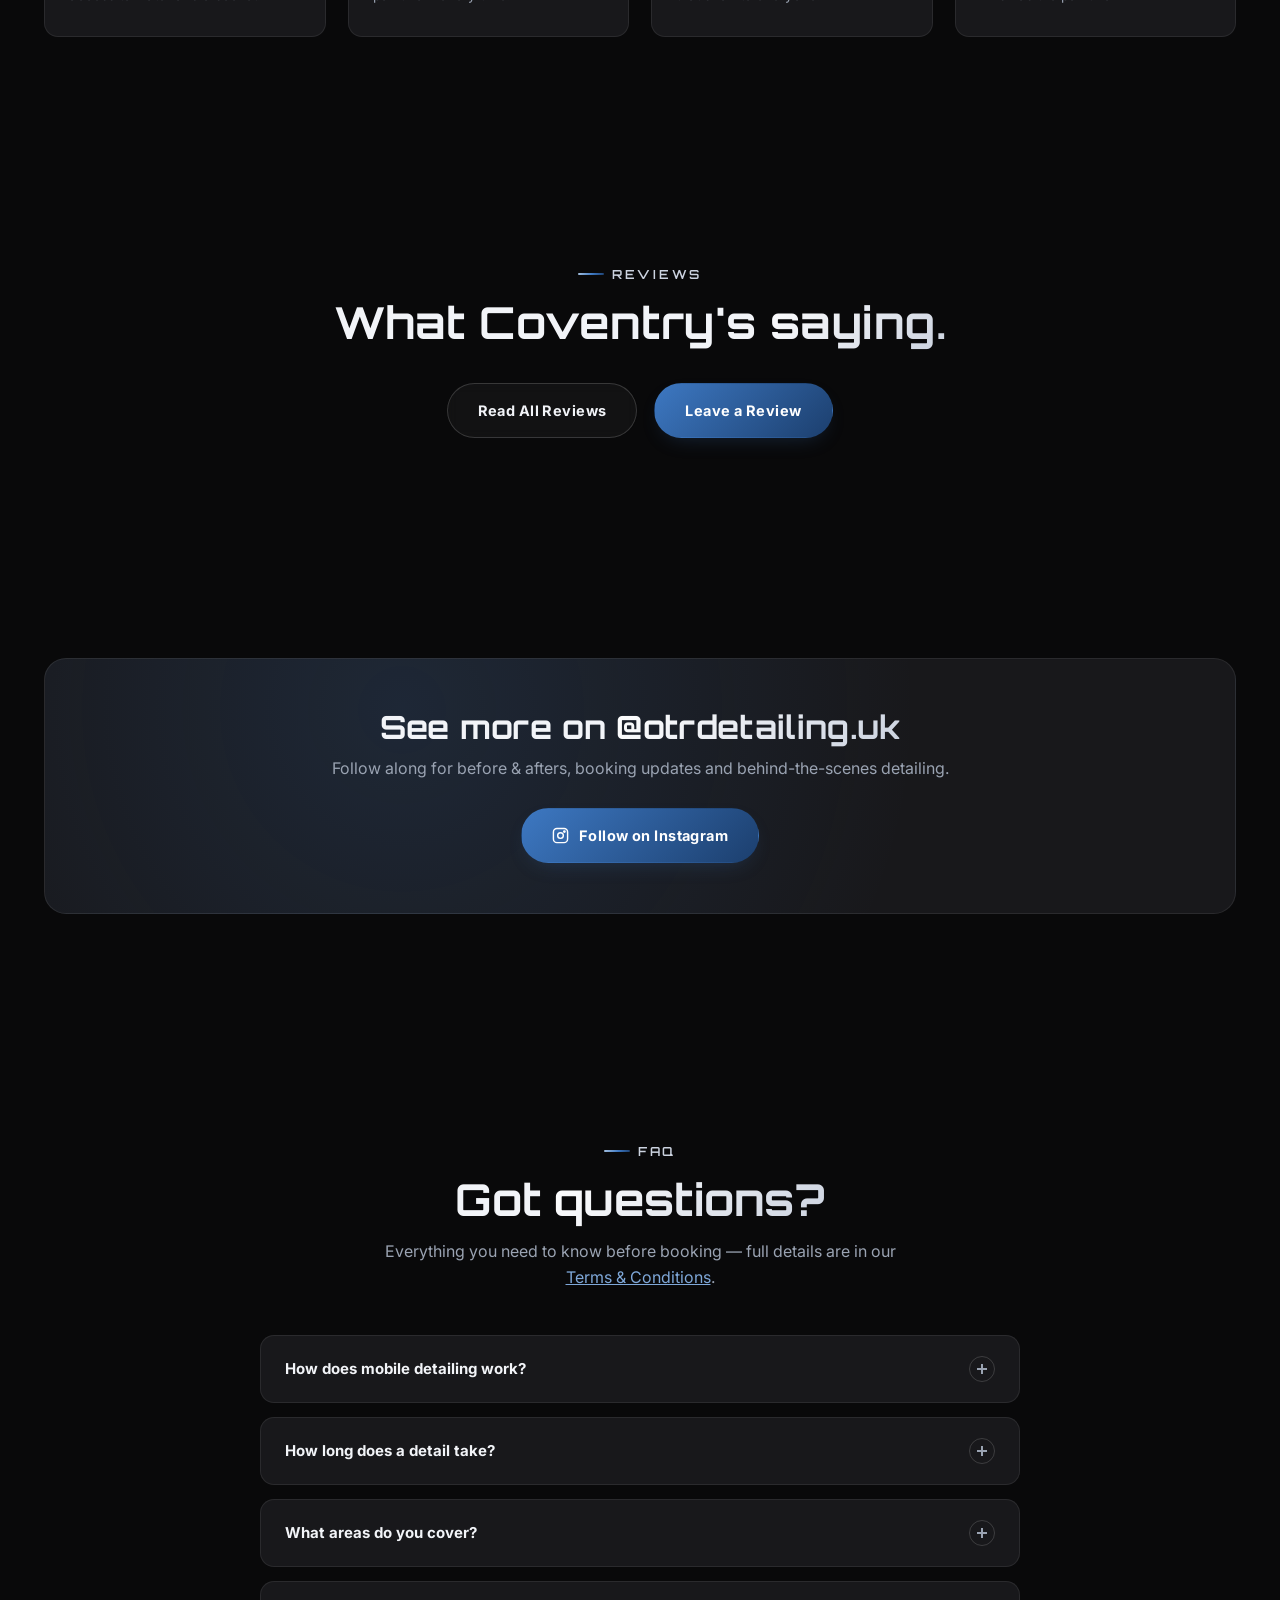
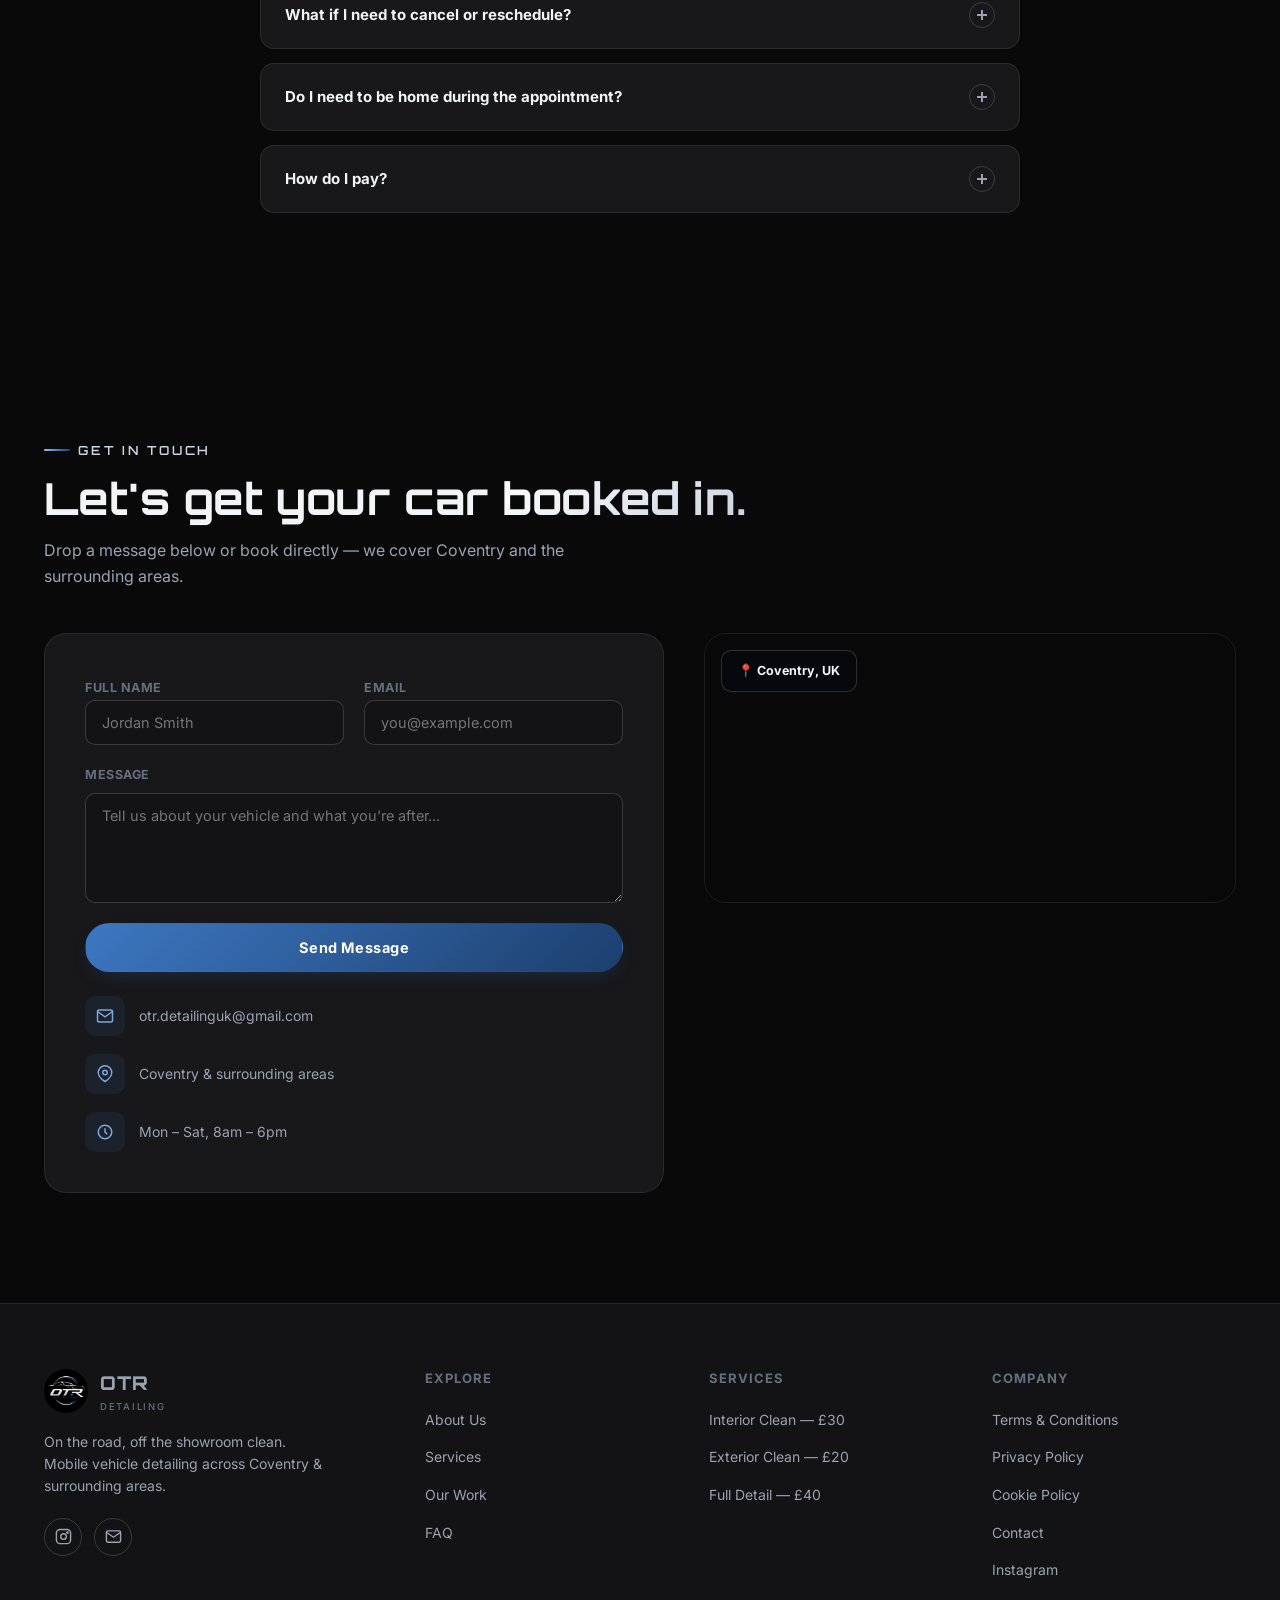
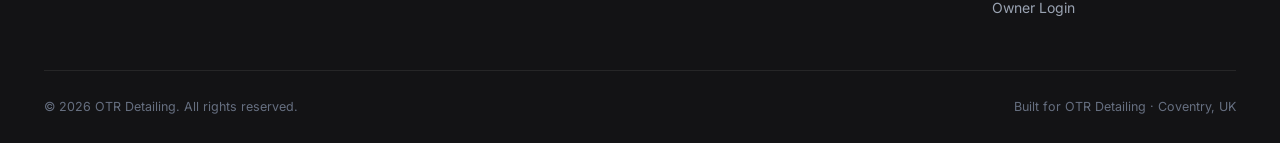
==== commit b82ed070: "Move production to Gideon's Vercel account (otrdetailing.vercel.app) Co-Authored-By: Claude Opus 5.5" ====
--- a/index.html
+++ b/index.html
@@ -5,15 +5,15 @@
 <meta name="viewport" content="width=device-width, initial-scale=1.0">
 <title>Mobile Car Valeting &amp; Detailing in Coventry | OTR Detailing</title>
 <meta name="description" content="Mobile car valeting and detailing across Coventry — we come to your driveway. Exterior from £20, interior £30, full detail £40. Book and pay online in minutes.">
-<link rel="canonical" href="https://otr-detailing.vercel.app/">
+<link rel="canonical" href="https://otrdetailing.vercel.app/">
 <meta name="theme-color" content="#09090a">
 <meta property="og:type" content="website">
 <meta property="og:site_name" content="OTR Detailing">
 <meta property="og:locale" content="en_GB">
 <meta property="og:title" content="OTR Detailing — Mobile Car Detailing in Coventry">
 <meta property="og:description" content="On the road, off the showroom clean. Snow foam, hand wash and full interior cleans at your door. Book online.">
-<meta property="og:url" content="https://otr-detailing.vercel.app/">
-<meta property="og:image" content="https://otr-detailing.vercel.app/assets/images/og-image.jpg">
+<meta property="og:url" content="https://otrdetailing.vercel.app/">
+<meta property="og:image" content="https://otrdetailing.vercel.app/assets/images/og-image.jpg">
 <meta property="og:image:width" content="1200">
 <meta property="og:image:height" content="630">
 <meta name="twitter:card" content="summary_large_image">
@@ -31,9 +31,9 @@
   "name": "OTR Detailing",
   "slogan": "On the road, off the showroom clean",
   "description": "Mobile car valeting and detailing service covering Coventry and surrounding areas.",
-  "url": "https://otr-detailing.vercel.app/",
-  "image": "https://otr-detailing.vercel.app/assets/images/og-image.jpg",
-  "logo": "https://otr-detailing.vercel.app/assets/images/icon-512.png",
+  "url": "https://otrdetailing.vercel.app/",
+  "image": "https://otrdetailing.vercel.app/assets/images/og-image.jpg",
+  "logo": "https://otrdetailing.vercel.app/assets/images/icon-512.png",
   "email": "otr.detailinguk@gmail.com",
   "priceRange": "£20–£40",
   "currenciesAccepted": "GBP",
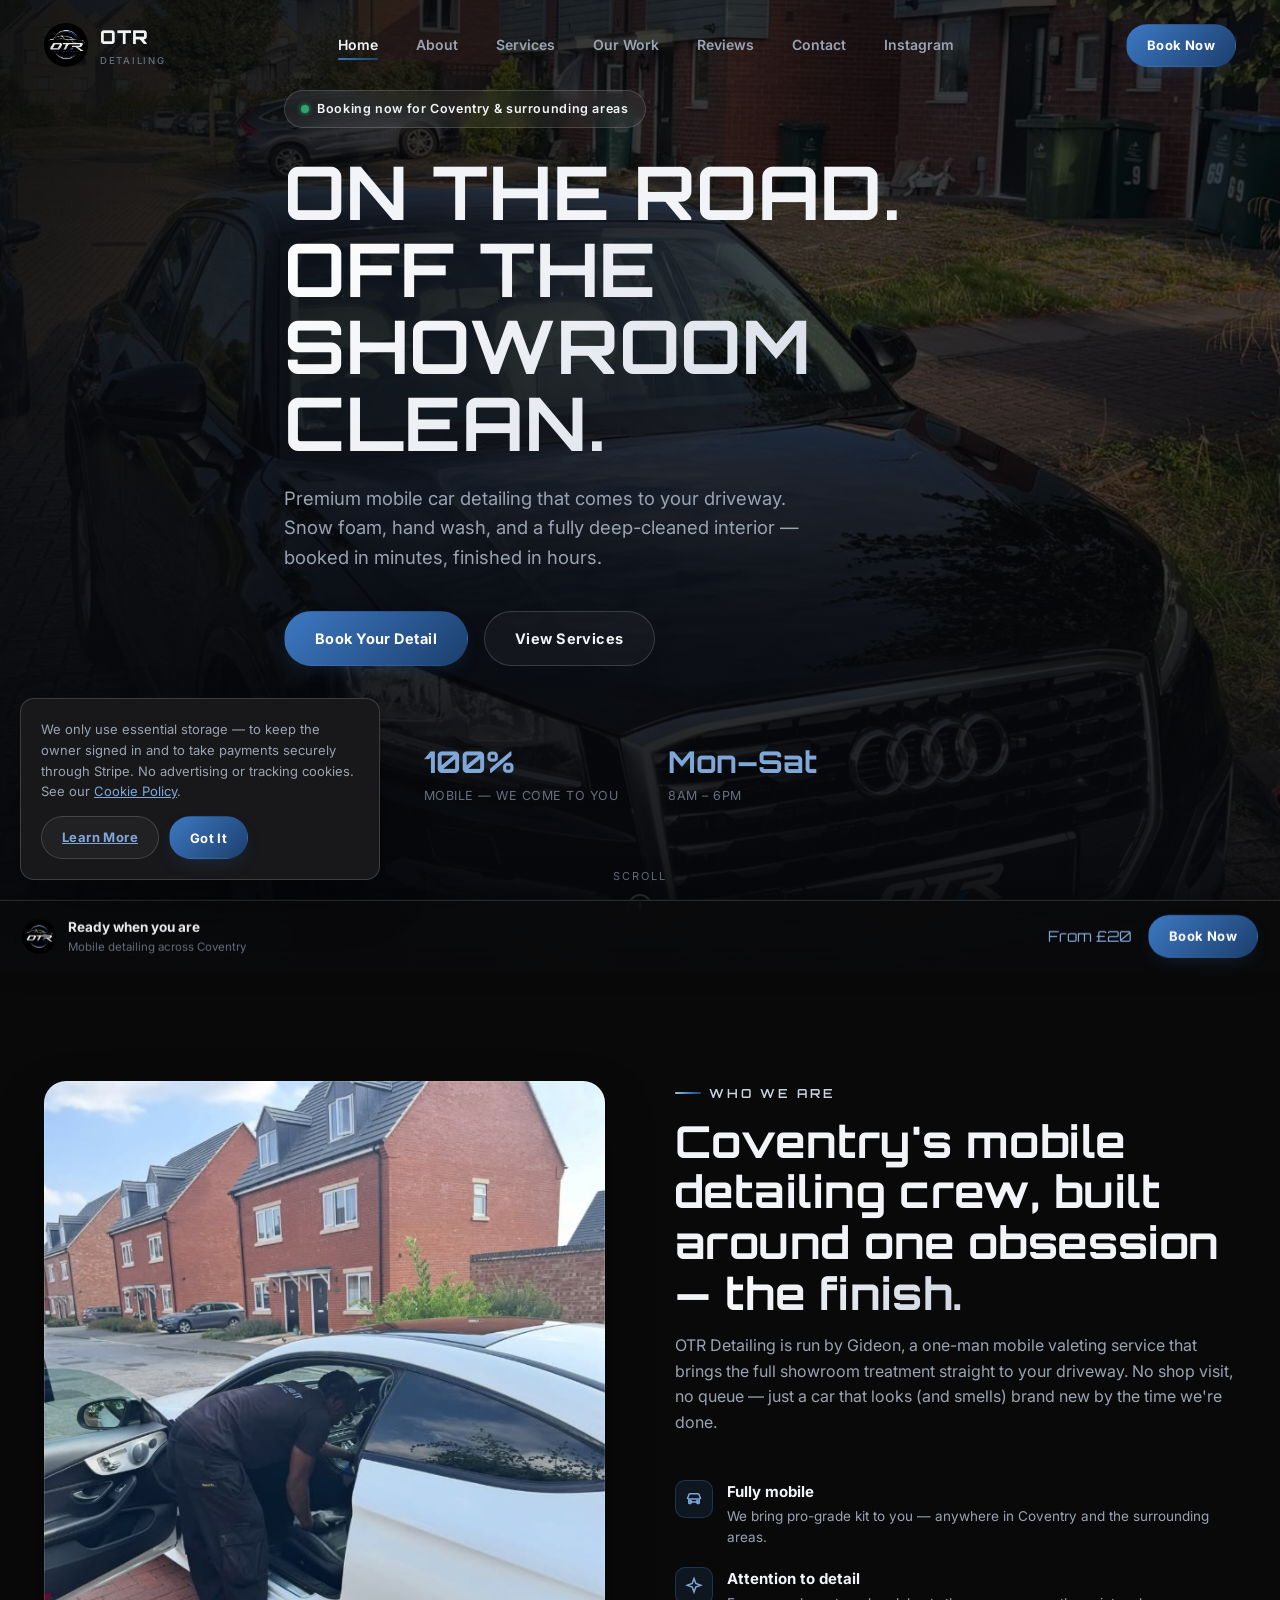
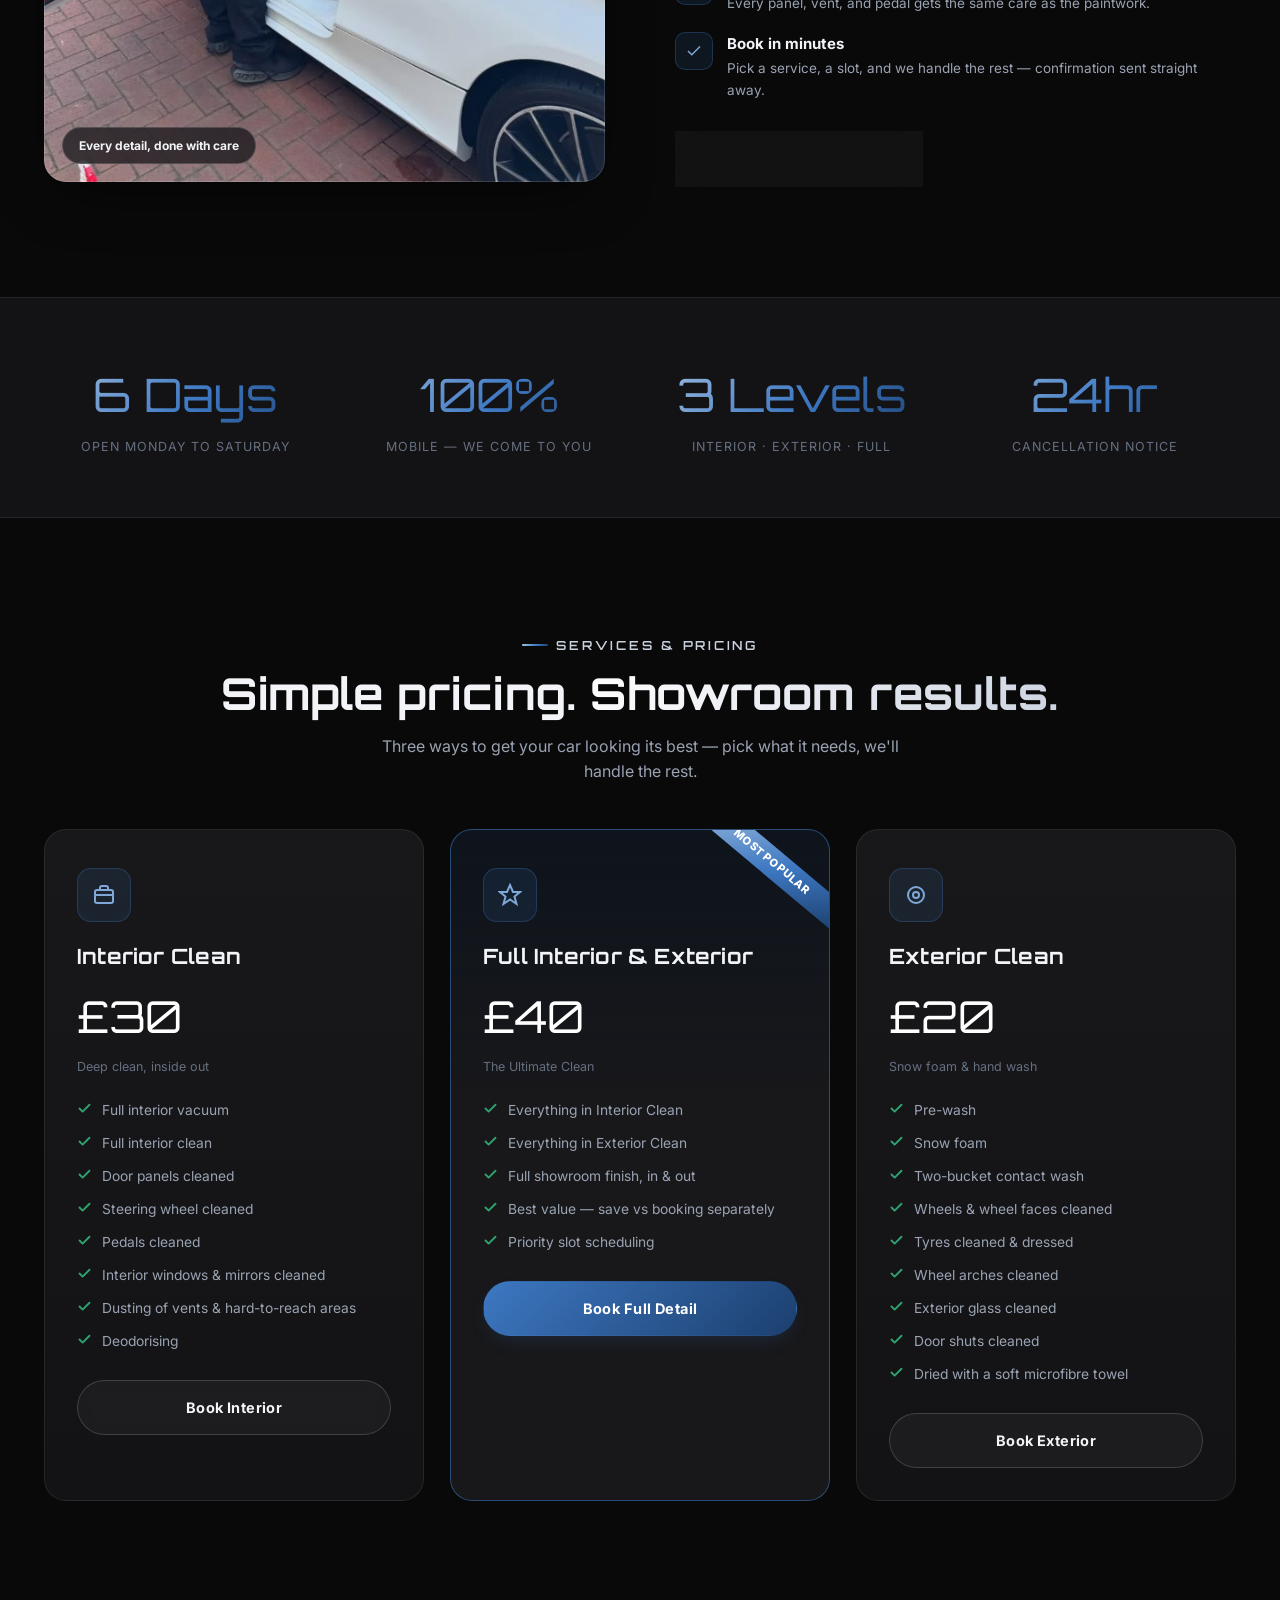
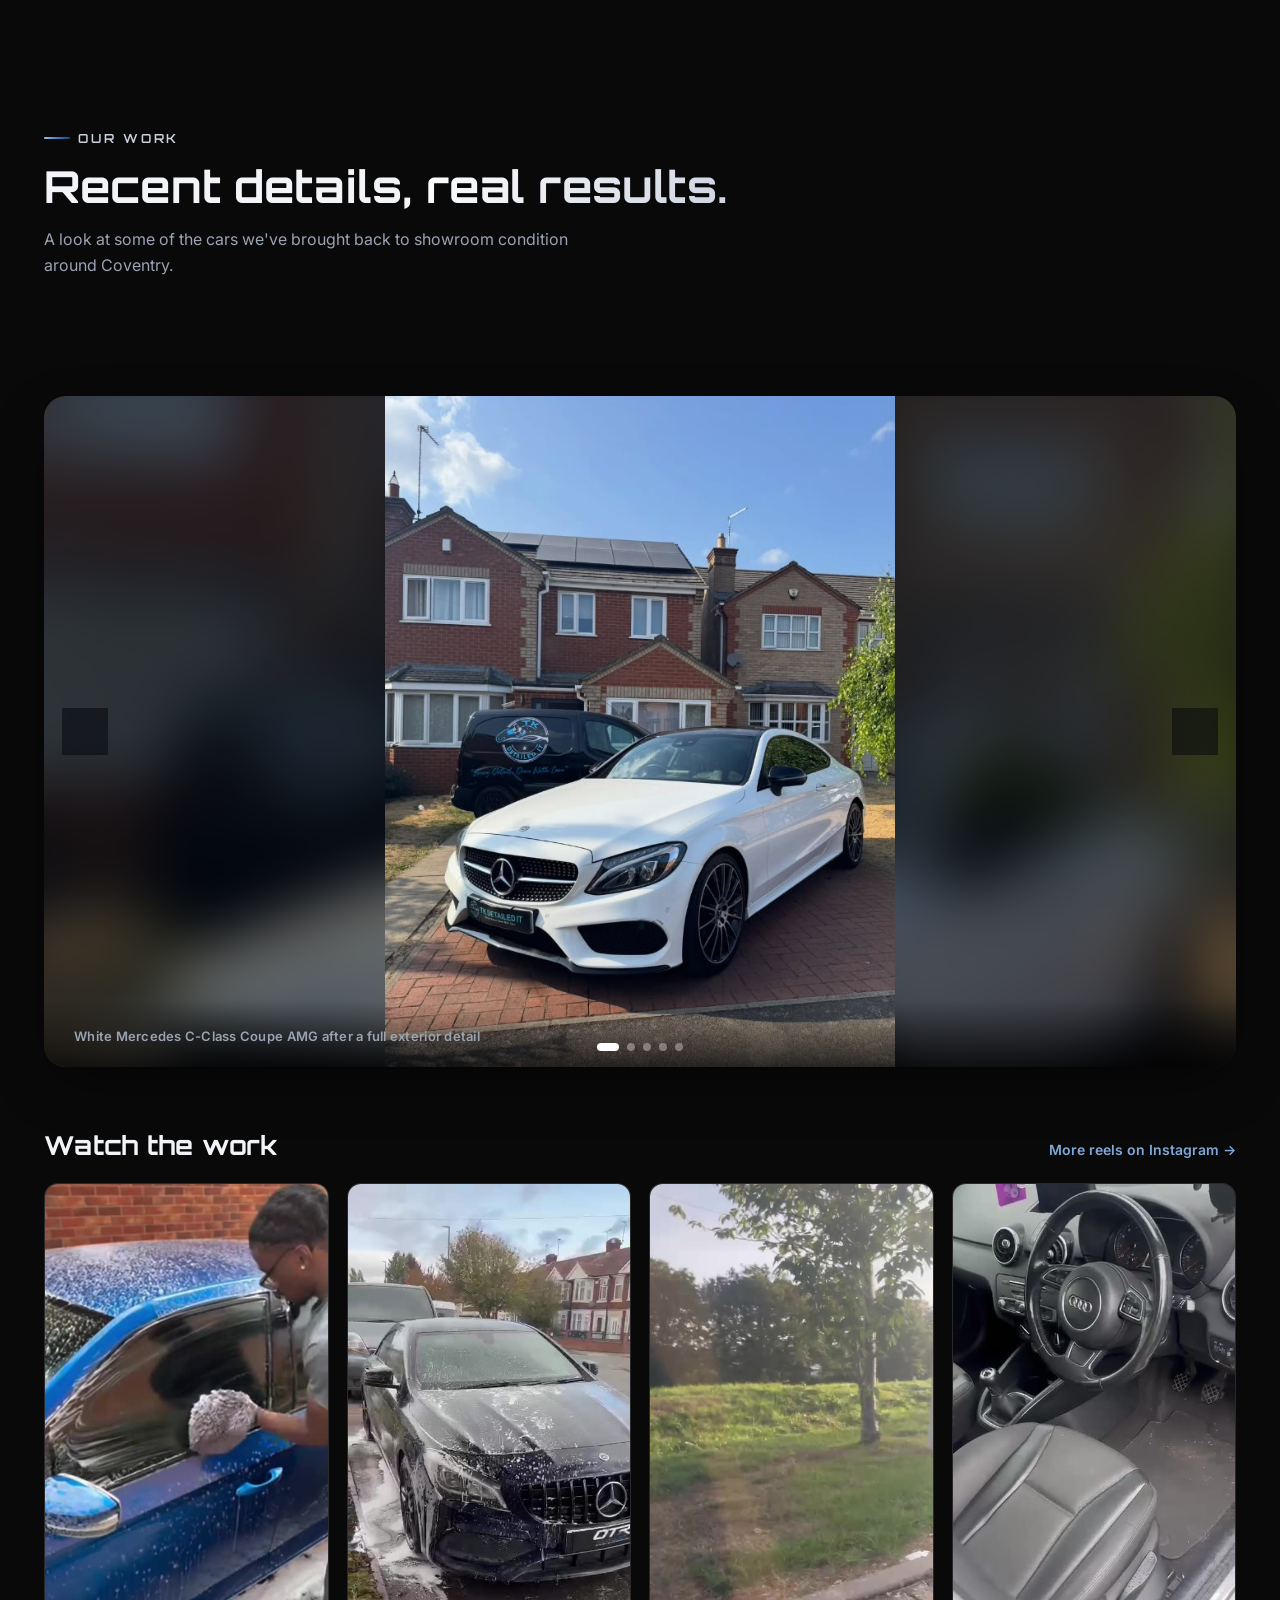
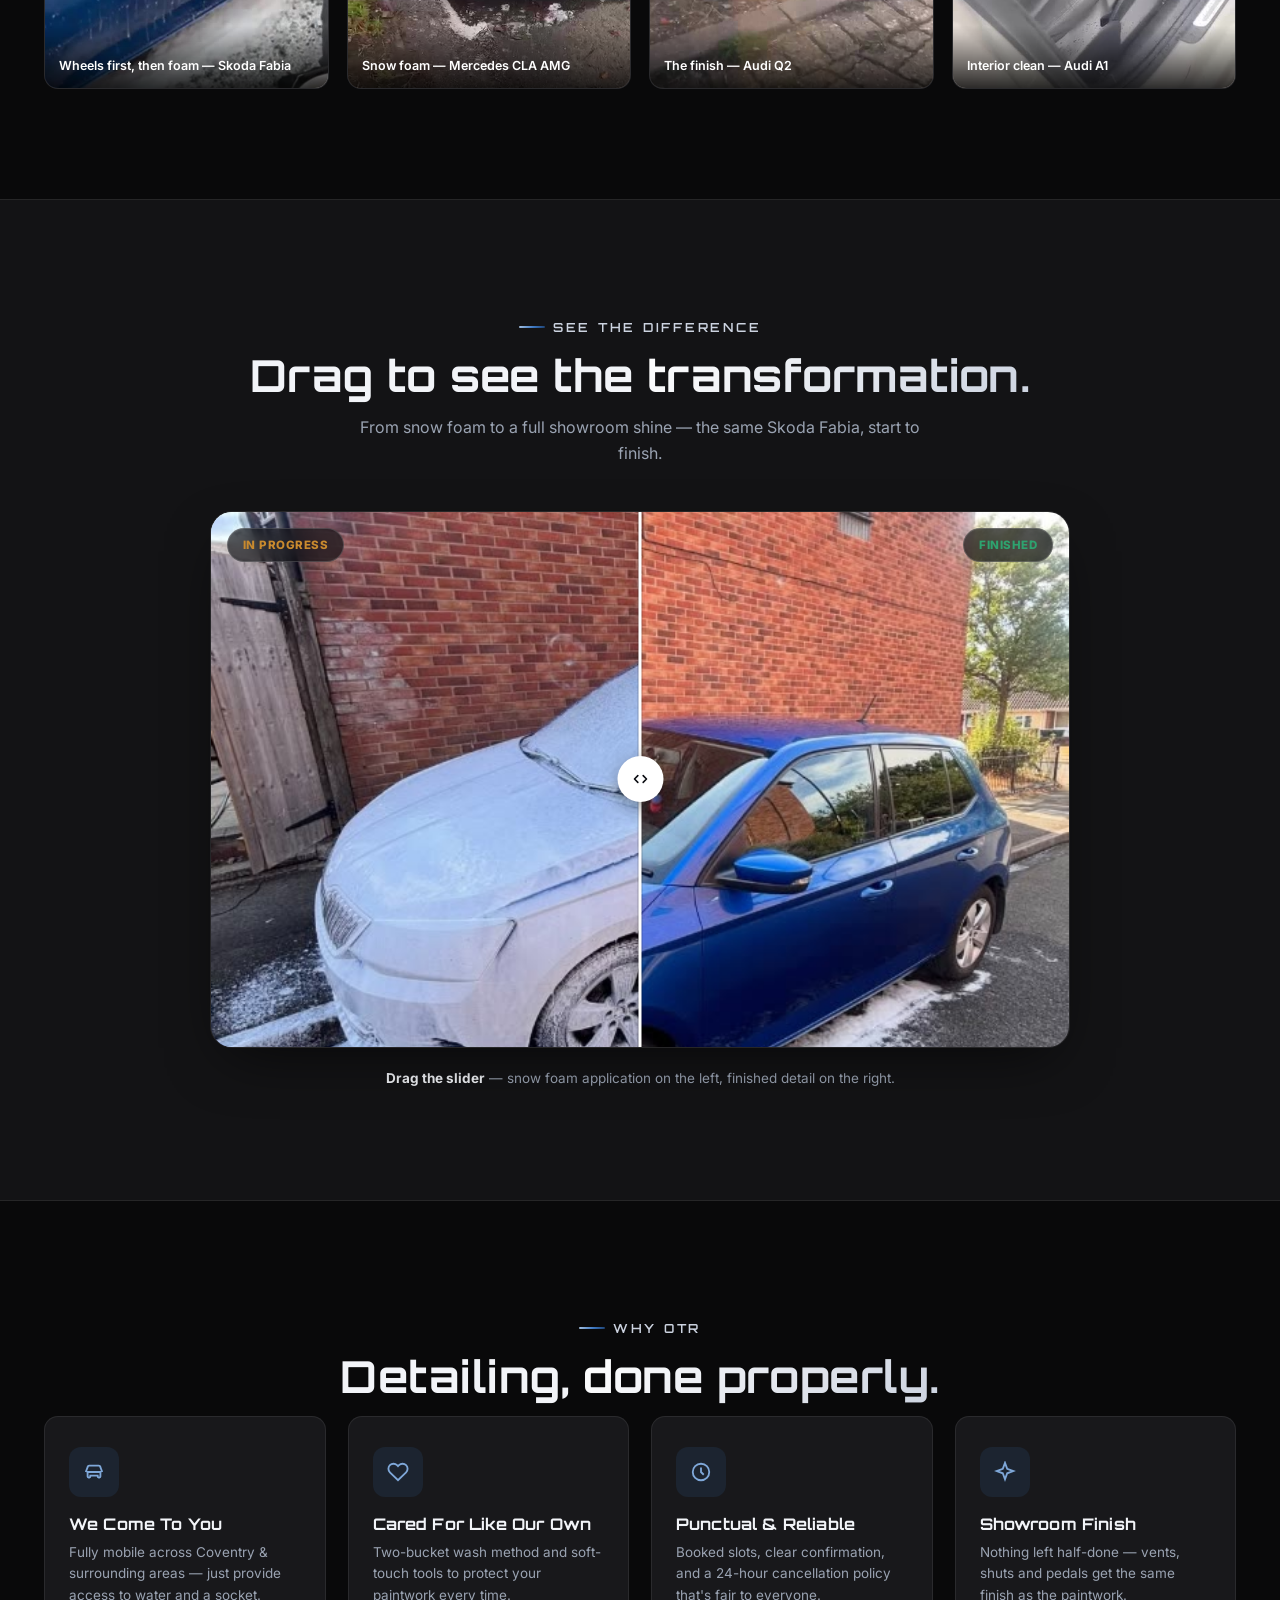
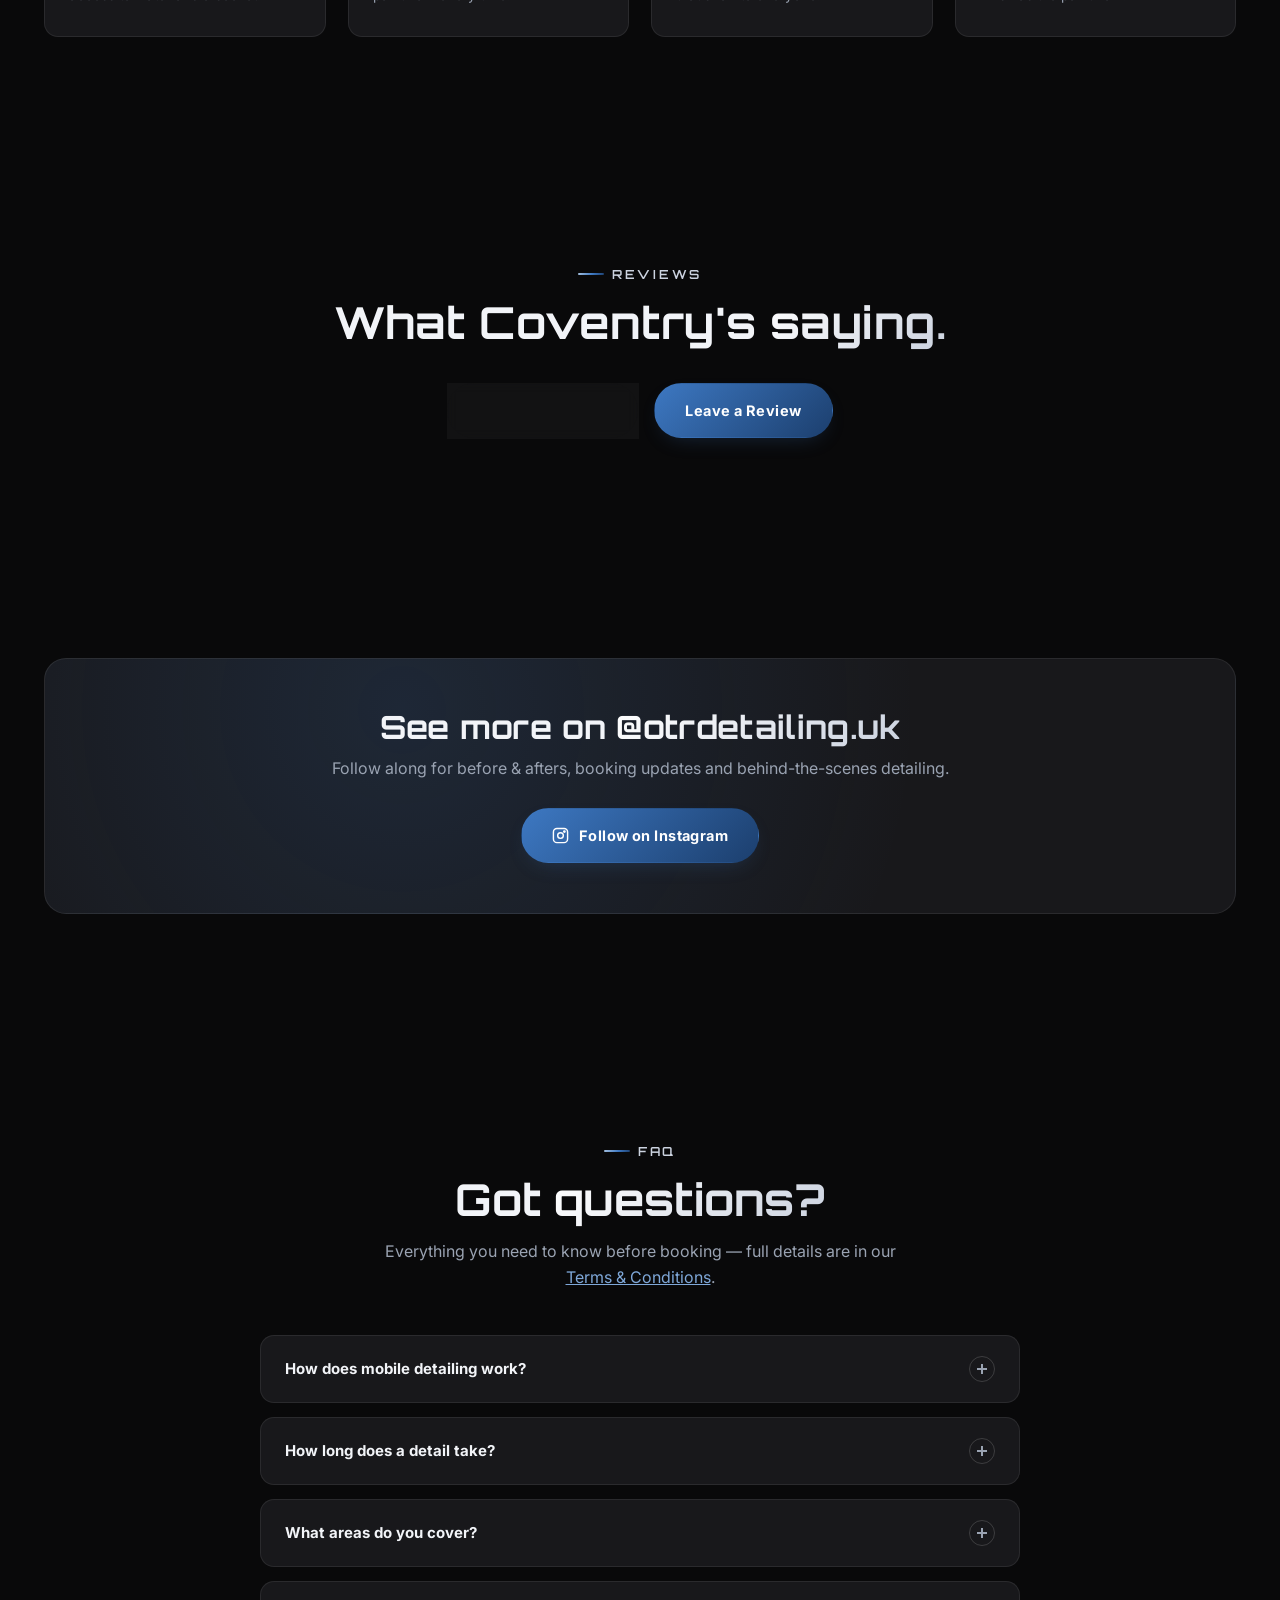
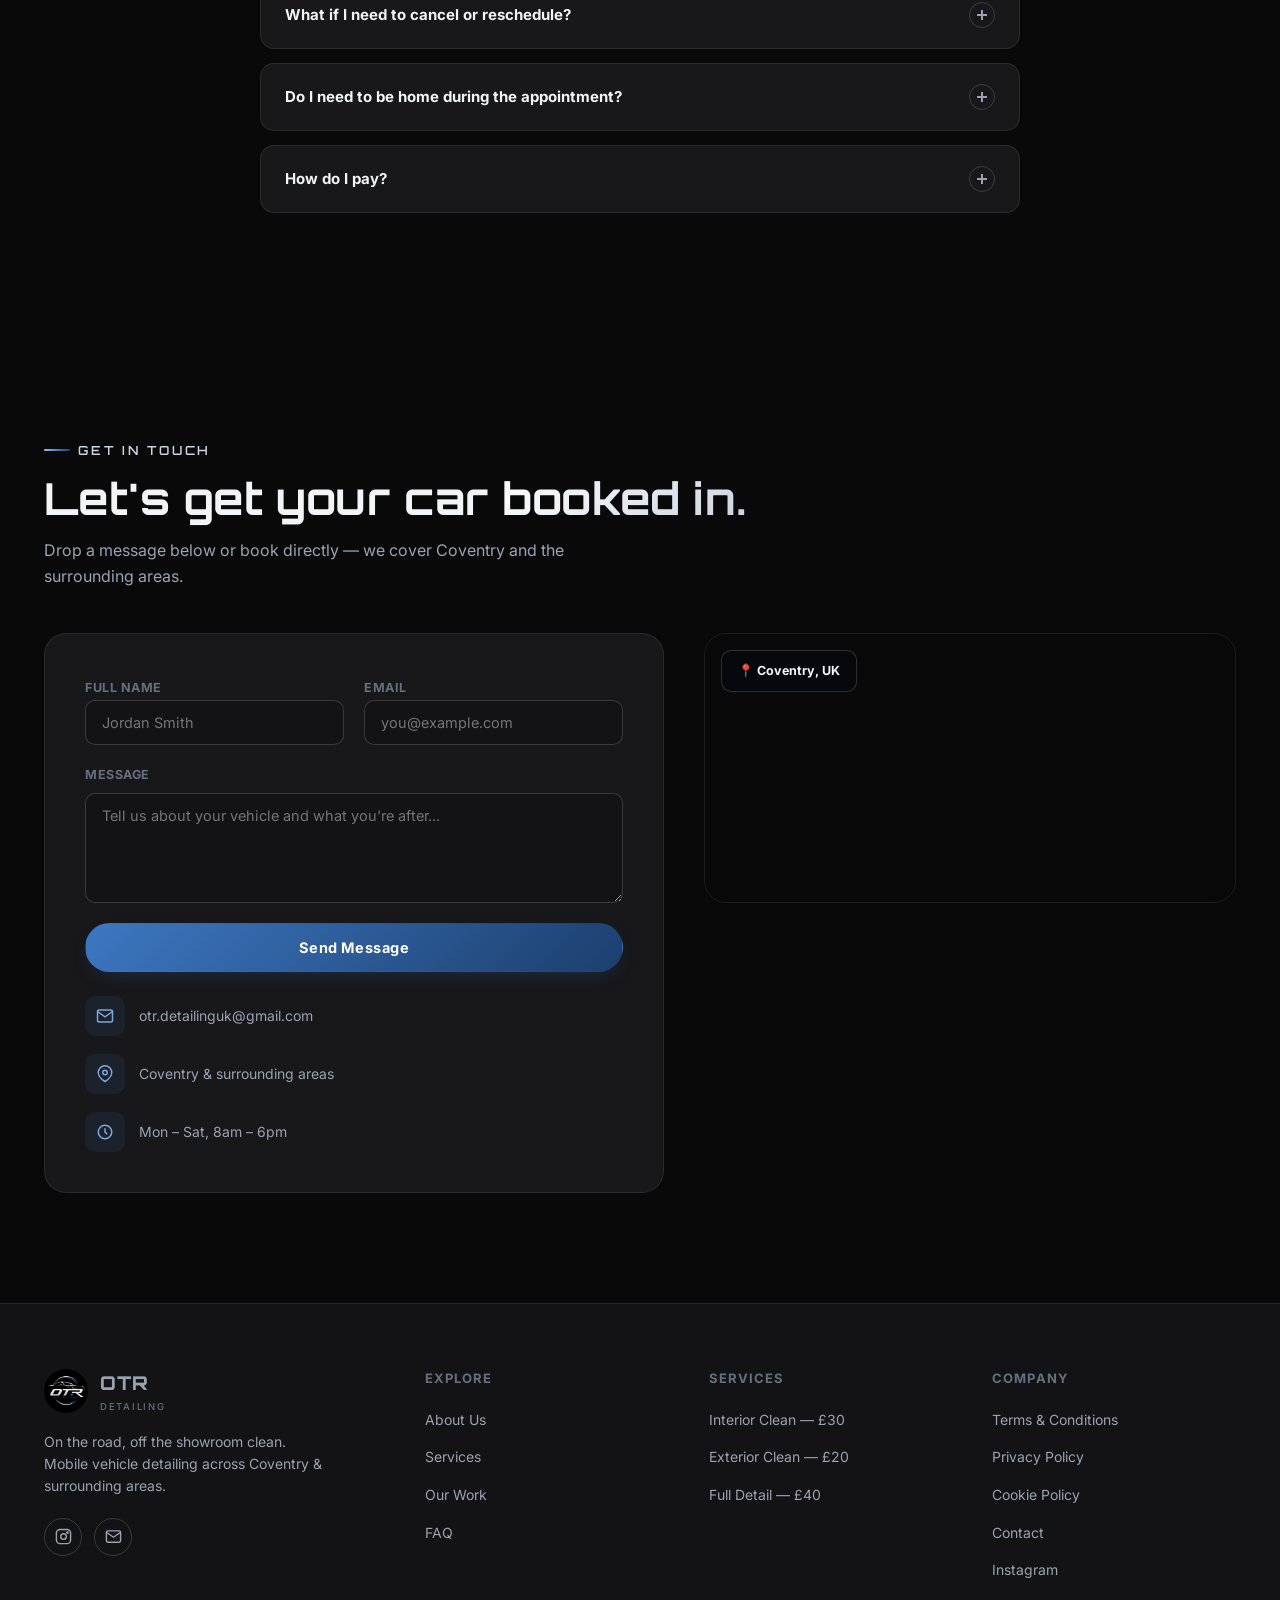
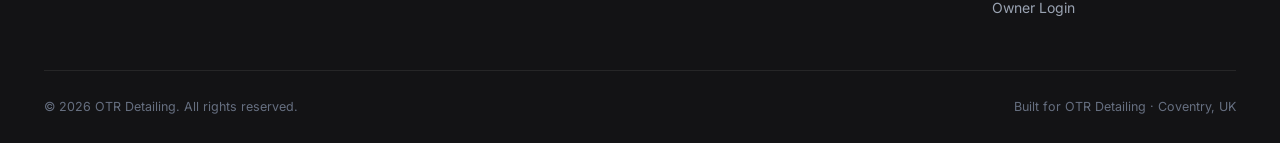
==== commit 3e579bfa: "Point site, Supabase auth and Stripe return URL at otrdetailinguk.com Co-Authored-By: Claude Opus 5." ====
--- a/index.html
+++ b/index.html
@@ -5,15 +5,15 @@
 <meta name="viewport" content="width=device-width, initial-scale=1.0">
 <title>Mobile Car Valeting &amp; Detailing in Coventry | OTR Detailing</title>
 <meta name="description" content="Mobile car valeting and detailing across Coventry — we come to your driveway. Exterior from £20, interior £30, full detail £40. Book and pay online in minutes.">
-<link rel="canonical" href="https://otrdetailing.vercel.app/">
+<link rel="canonical" href="https://www.otrdetailinguk.com/">
 <meta name="theme-color" content="#09090a">
 <meta property="og:type" content="website">
 <meta property="og:site_name" content="OTR Detailing">
 <meta property="og:locale" content="en_GB">
 <meta property="og:title" content="OTR Detailing — Mobile Car Detailing in Coventry">
 <meta property="og:description" content="On the road, off the showroom clean. Snow foam, hand wash and full interior cleans at your door. Book online.">
-<meta property="og:url" content="https://otrdetailing.vercel.app/">
-<meta property="og:image" content="https://otrdetailing.vercel.app/assets/images/og-image.jpg">
+<meta property="og:url" content="https://www.otrdetailinguk.com/">
+<meta property="og:image" content="https://www.otrdetailinguk.com/assets/images/og-image.jpg">
 <meta property="og:image:width" content="1200">
 <meta property="og:image:height" content="630">
 <meta name="twitter:card" content="summary_large_image">
@@ -31,9 +31,9 @@
   "name": "OTR Detailing",
   "slogan": "On the road, off the showroom clean",
   "description": "Mobile car valeting and detailing service covering Coventry and surrounding areas.",
-  "url": "https://otrdetailing.vercel.app/",
-  "image": "https://otrdetailing.vercel.app/assets/images/og-image.jpg",
-  "logo": "https://otrdetailing.vercel.app/assets/images/icon-512.png",
+  "url": "https://www.otrdetailinguk.com/",
+  "image": "https://www.otrdetailinguk.com/assets/images/og-image.jpg",
+  "logo": "https://www.otrdetailinguk.com/assets/images/icon-512.png",
   "email": "otr.detailinguk@gmail.com",
   "priceRange": "£20–£40",
   "currenciesAccepted": "GBP",
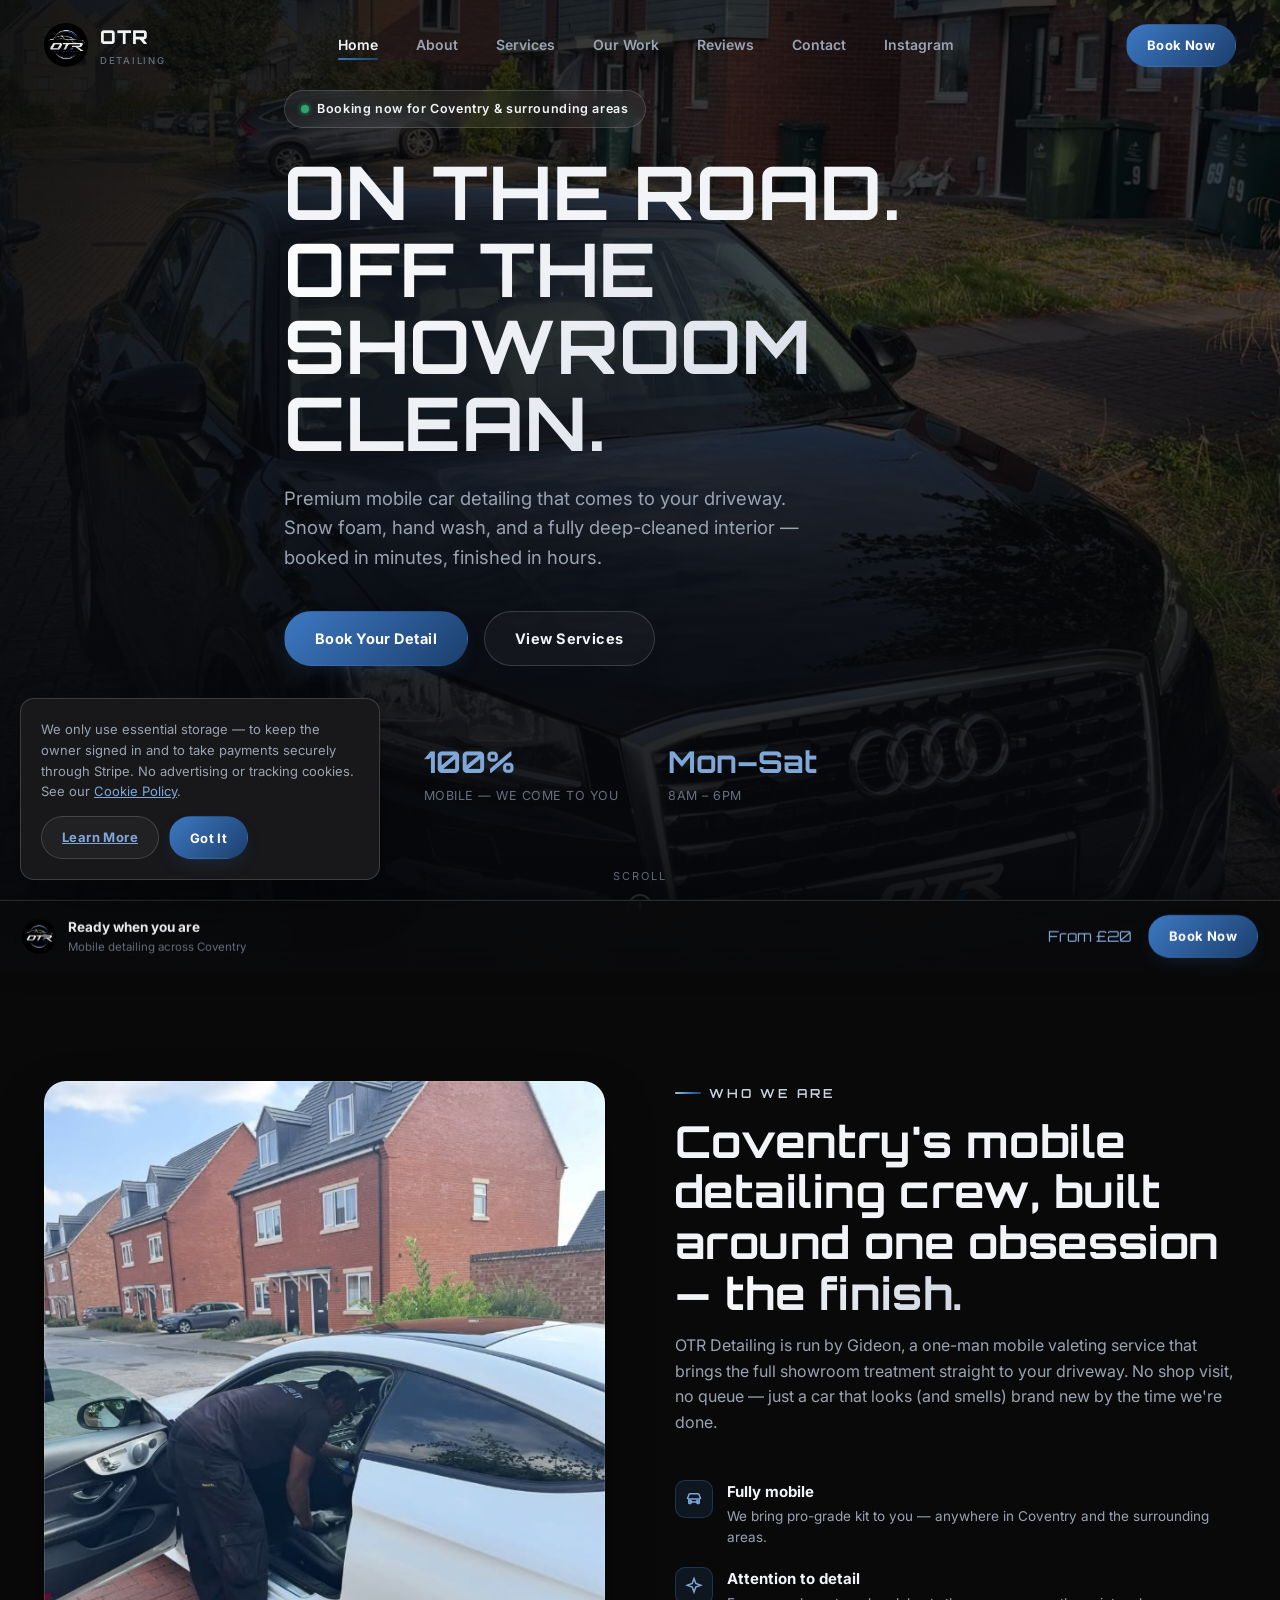
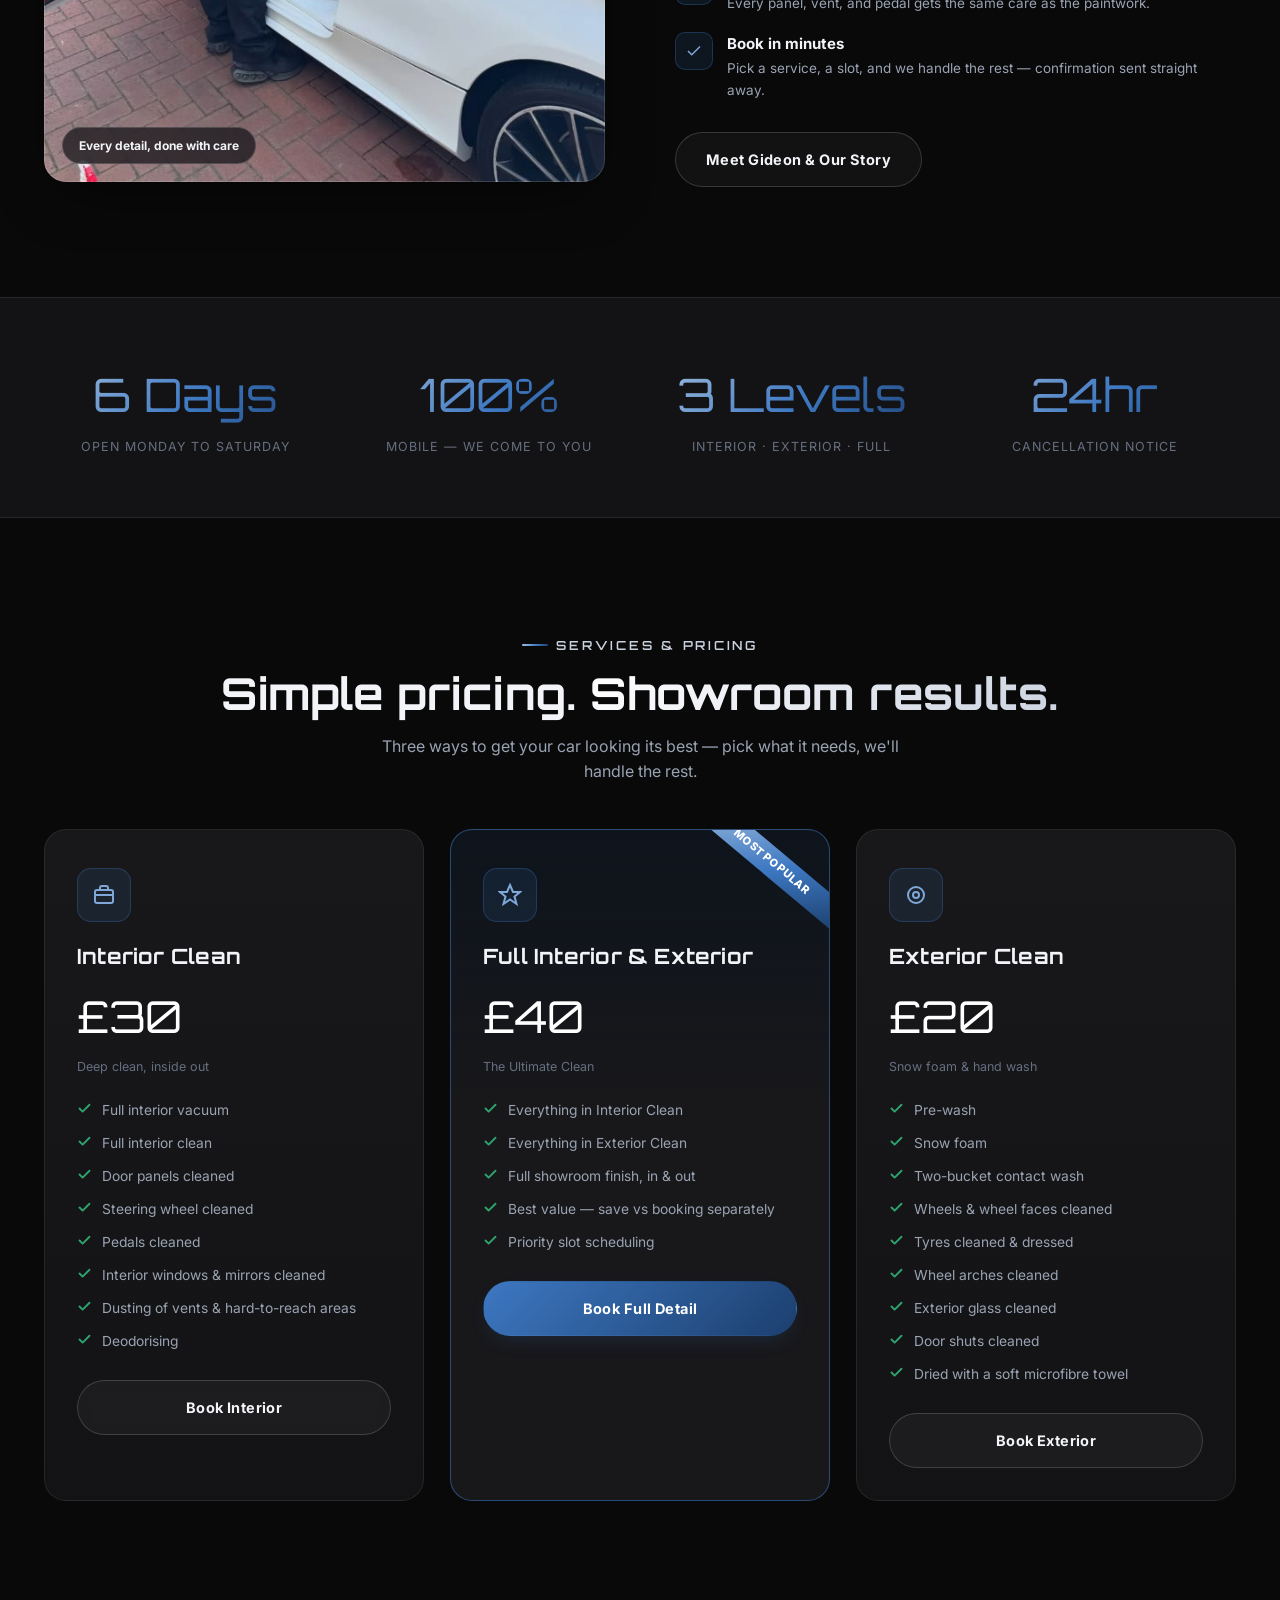
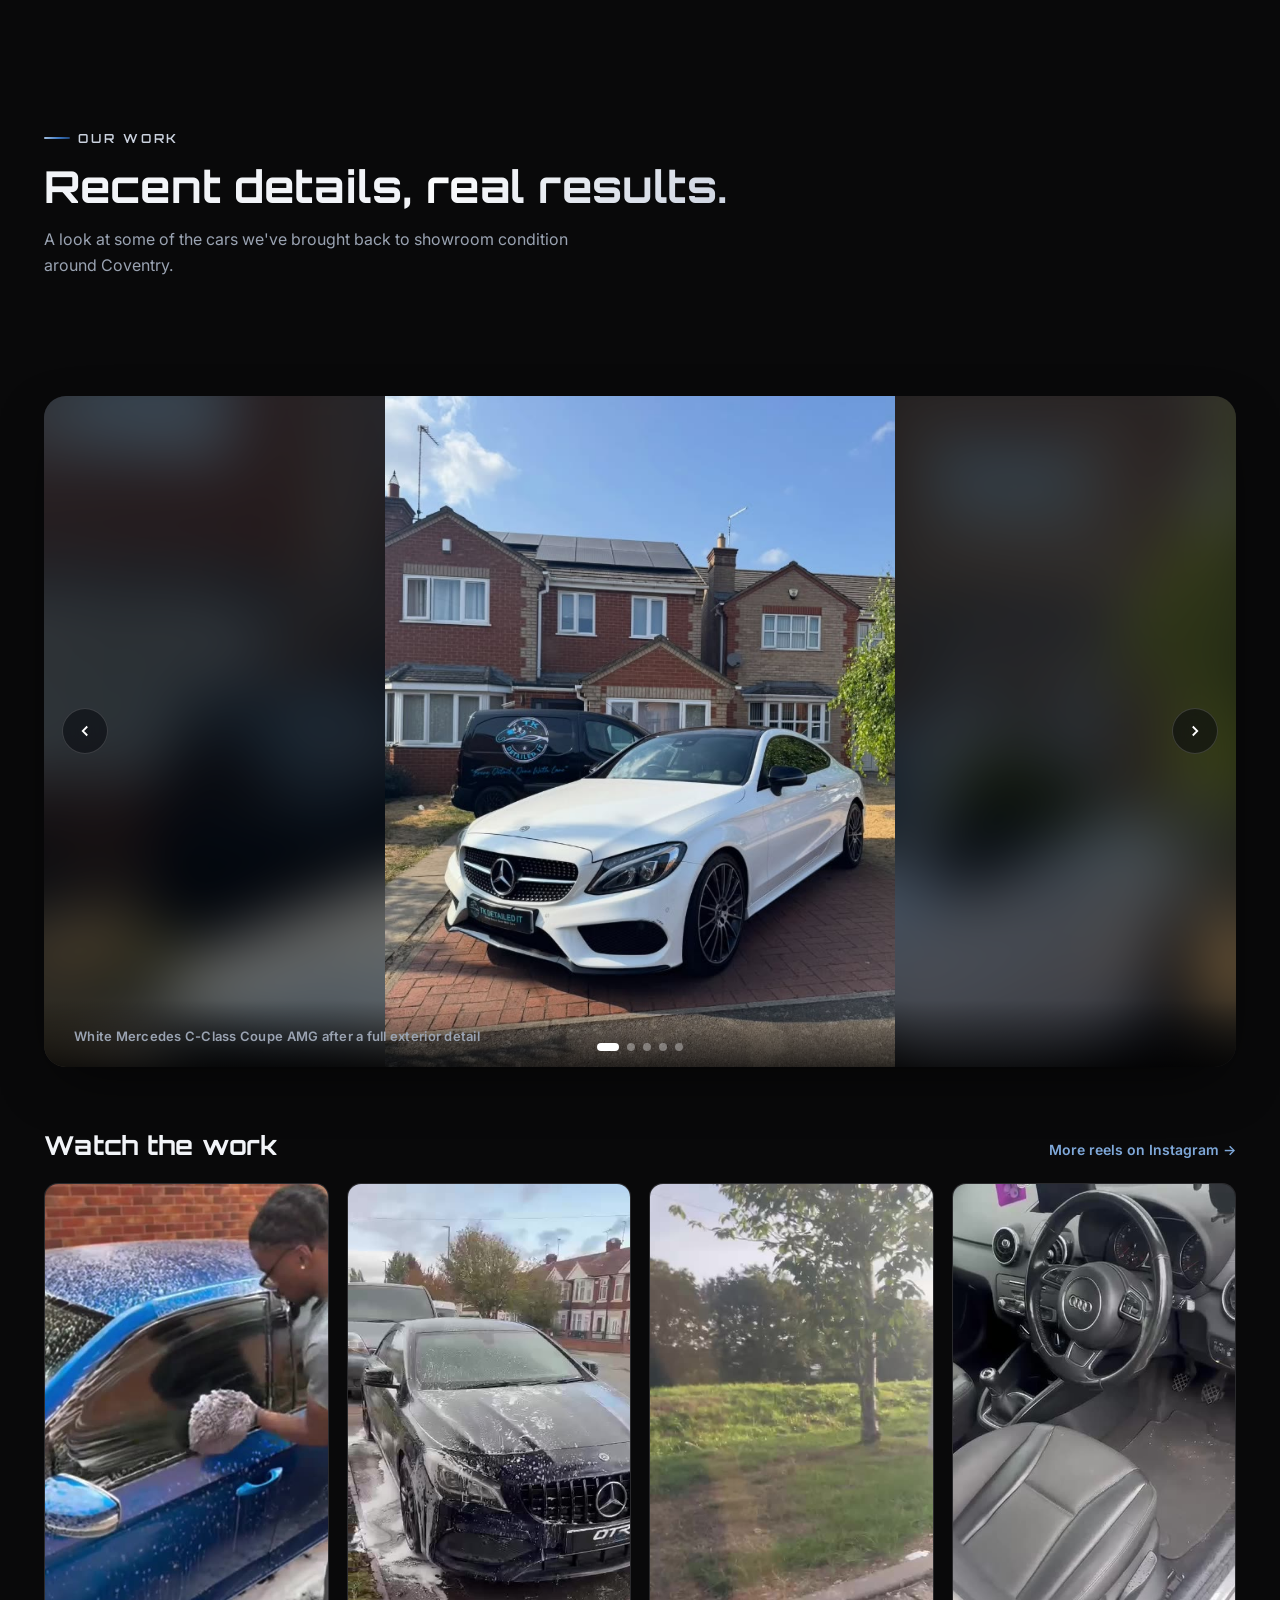
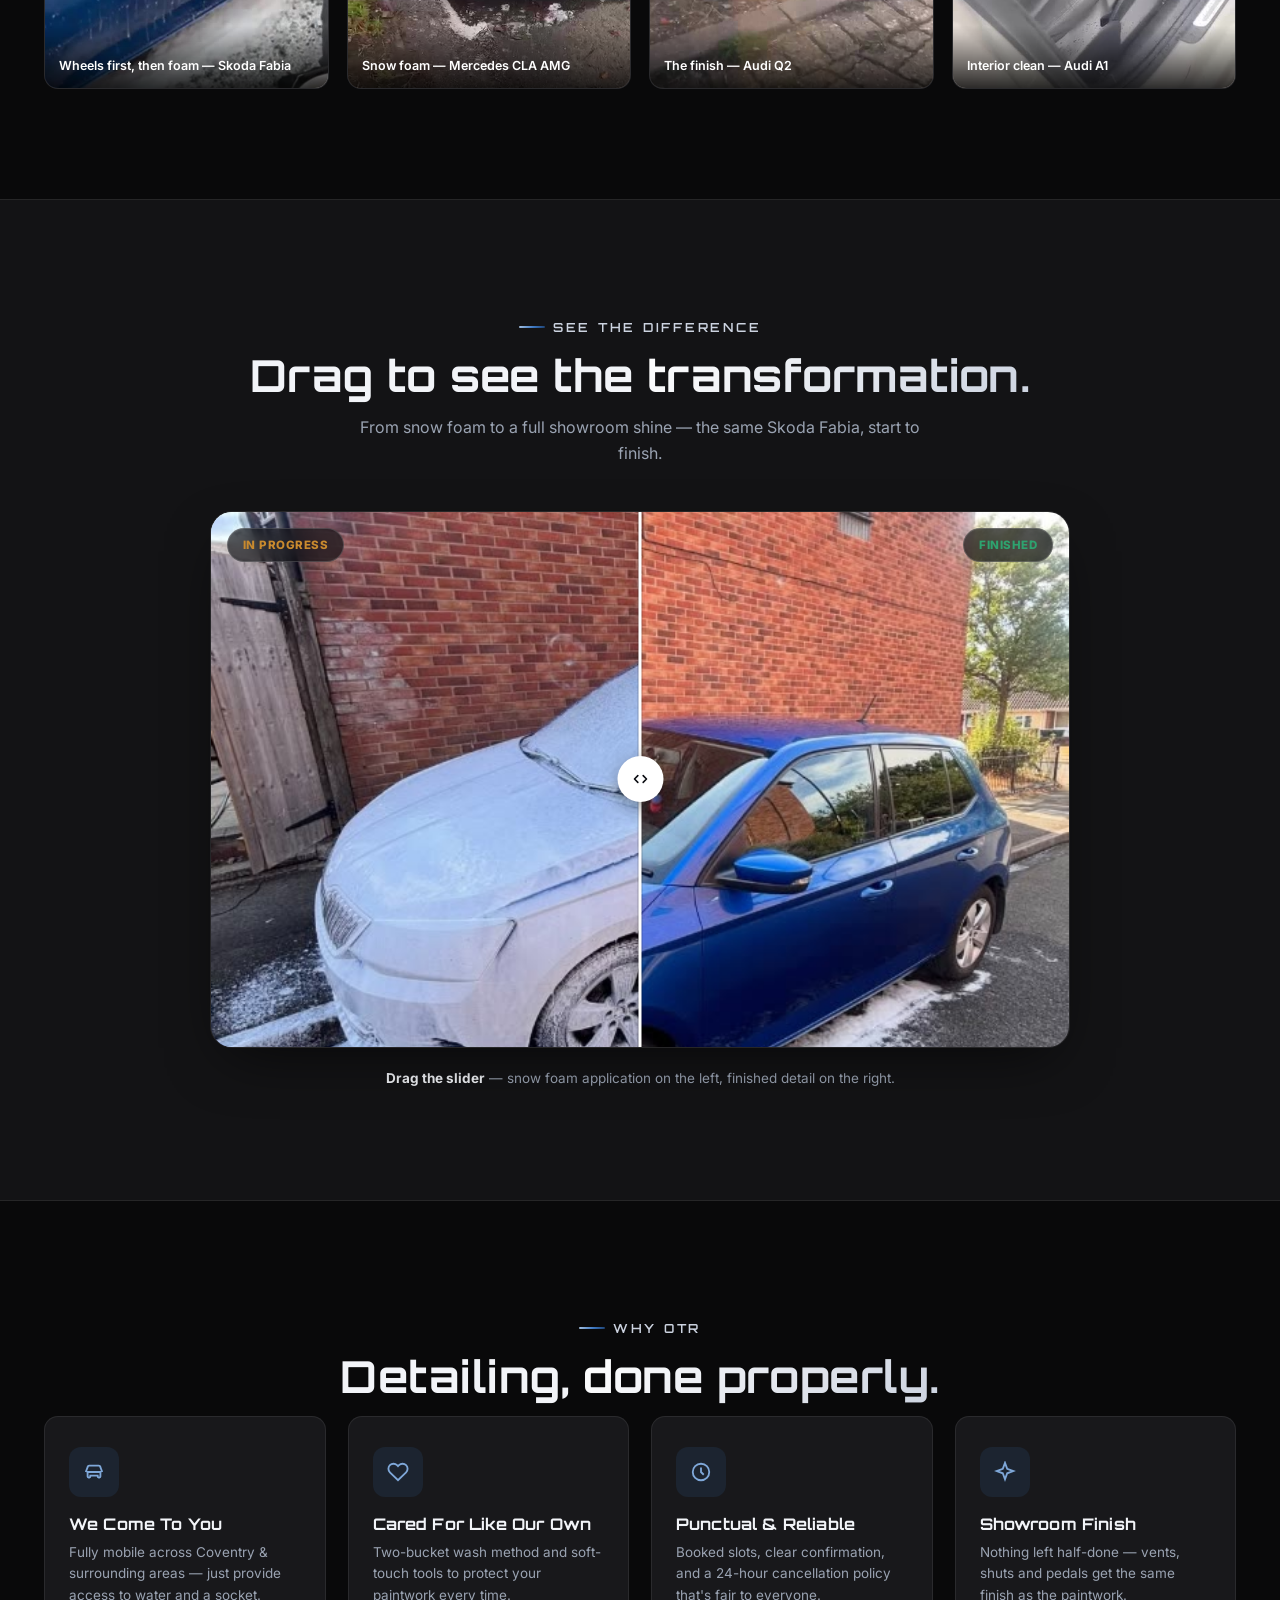
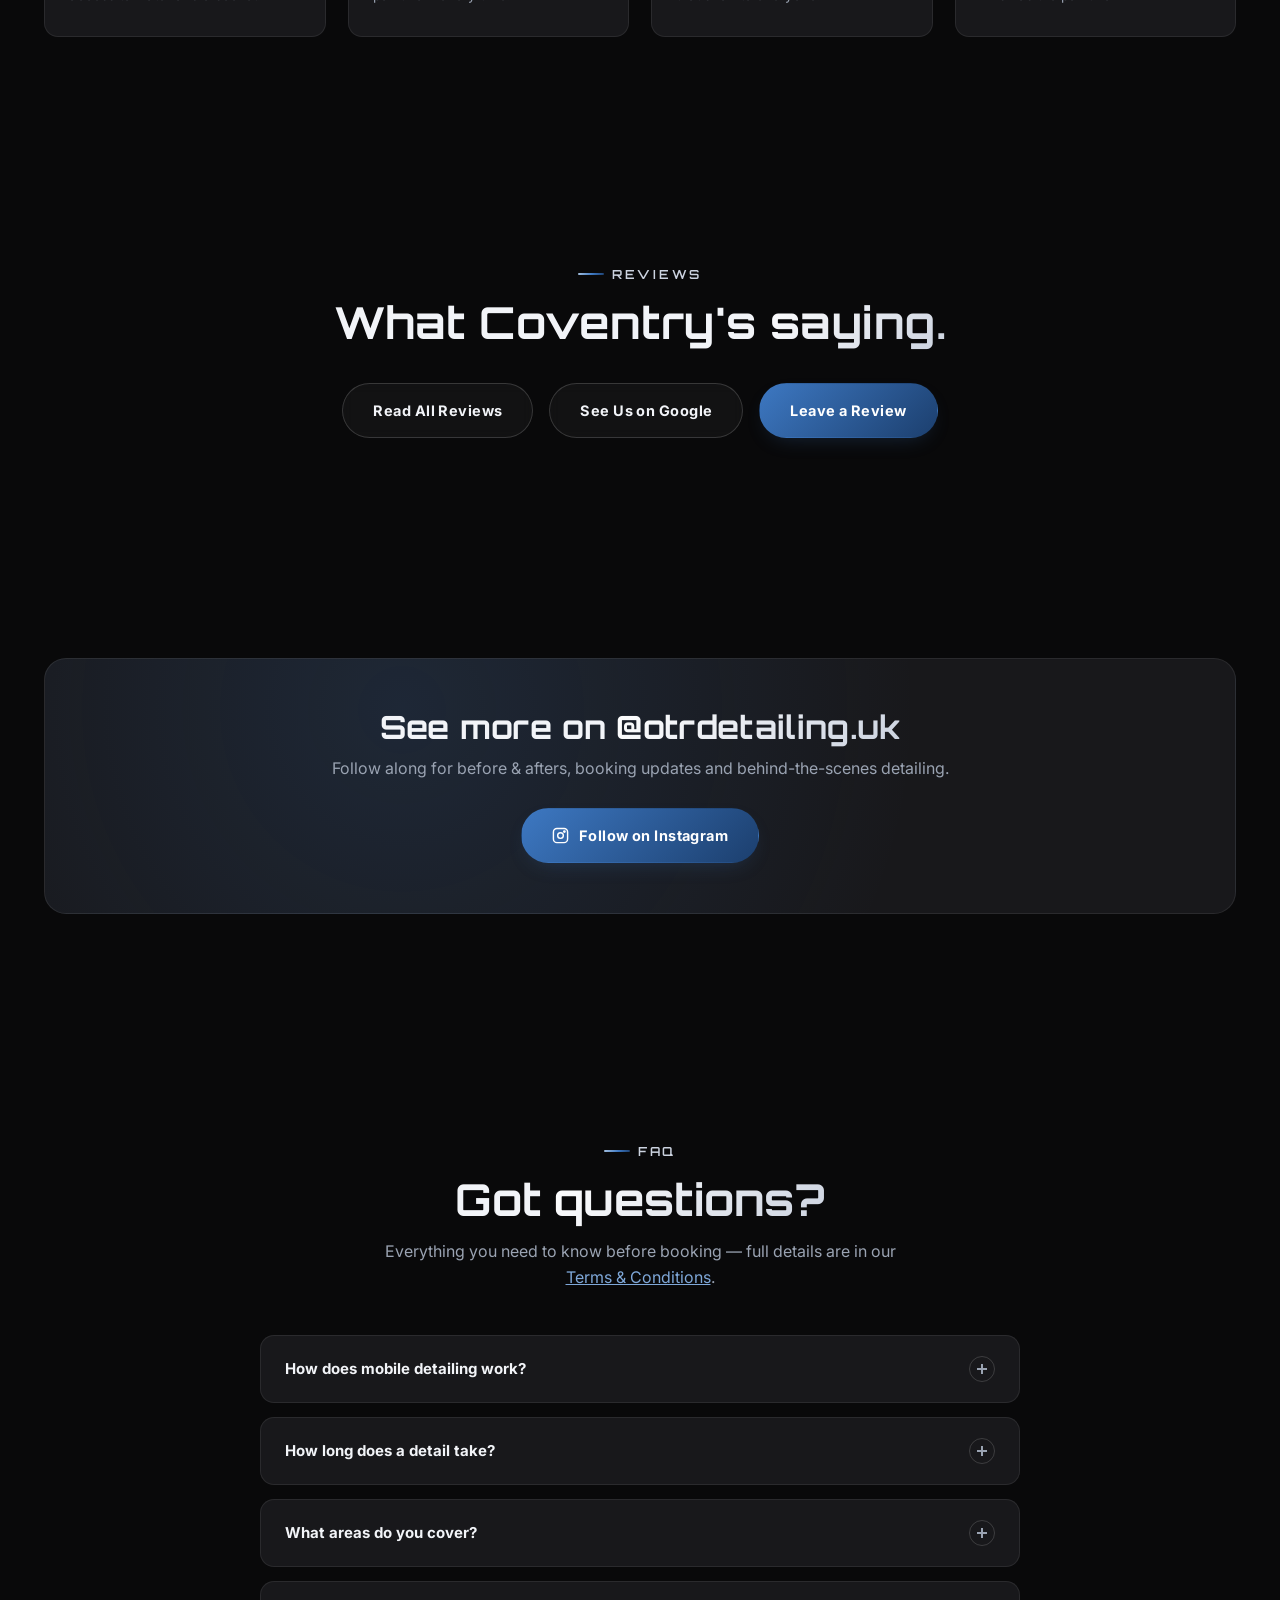
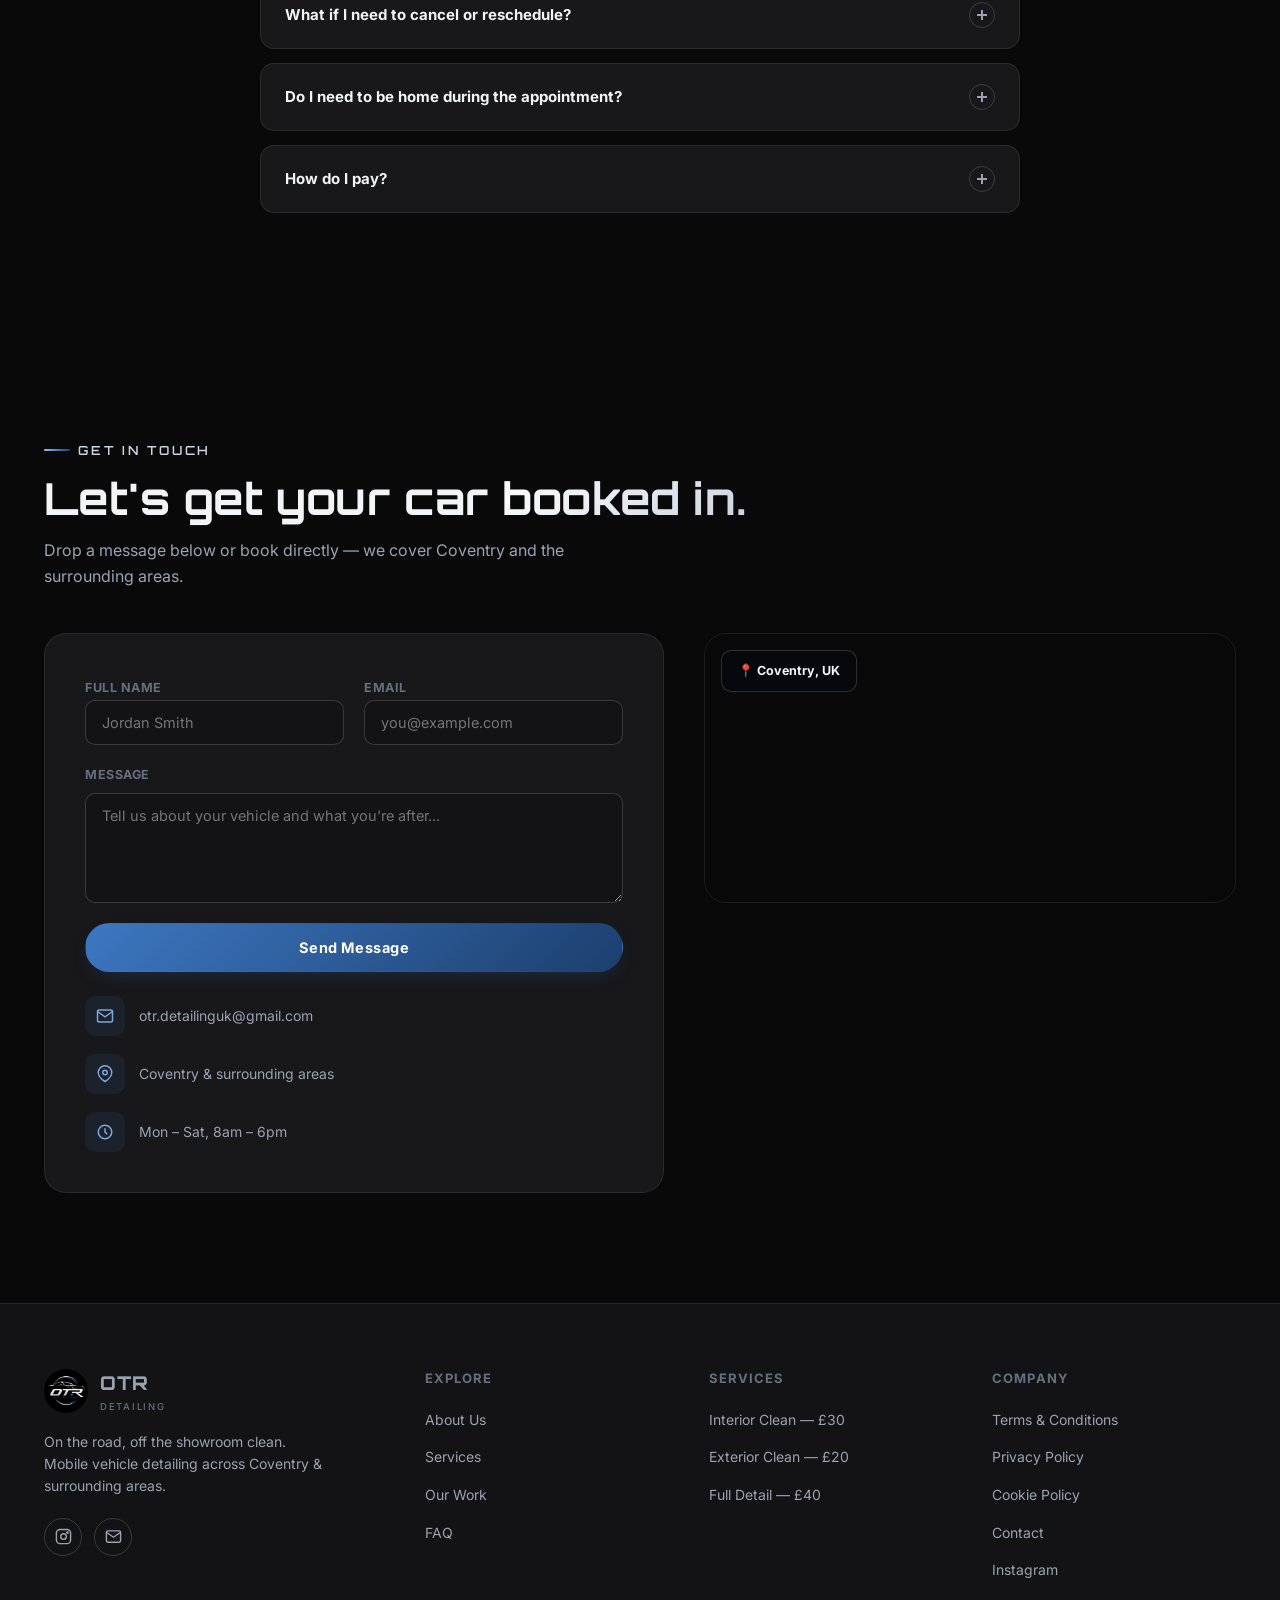
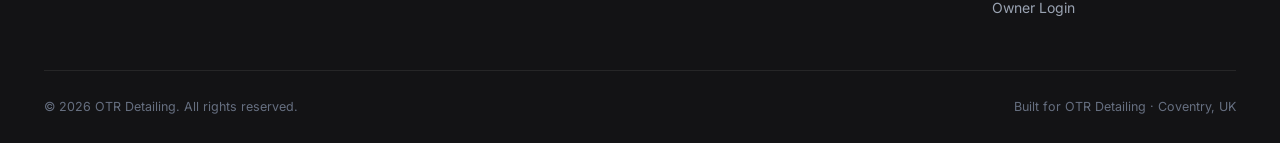
==== commit 4d885063: "Add Google reviews, Google review links and homepage reviews carousel - Import the four Google revie" ====
--- a/index.html
+++ b/index.html
@@ -23,7 +23,7 @@
 <link rel="preconnect" href="https://fonts.googleapis.com">
 <link rel="preconnect" href="https://fonts.gstatic.com" crossorigin>
 <link href="https://fonts.googleapis.com/css2?family=Orbitron:wght@600;700;800;900&family=Inter:wght@400;500;600;700;800&display=swap" rel="stylesheet">
-<link rel="stylesheet" href="css/styles.css?v=11">
+<link rel="stylesheet" href="css/styles.css?v=12">
 <script type="application/ld+json">
 {
   "@context": "https://schema.org",
@@ -384,12 +384,20 @@
       <div class="eyebrow" style="justify-content:center">Reviews</div>
       <h2 class="section-title">What Coventry's <span>saying.</span></h2>
     </div>
-    <div class="review-grid" data-reviews-list data-limit="3"></div>
+    <div class="reviews-wrap" data-reviews-carousel hidden>
+      <div class="reviews-track-wrap">
+        <div class="reviews-track" data-reviews-list data-limit="10" data-variant="carousel"></div>
+      </div>
+      <button class="carousel-arrow prev" aria-label="Previous review"><svg width="20" height="20" viewBox="0 0 24 24" fill="none" stroke="currentColor" stroke-width="2.5" stroke-linecap="round" stroke-linejoin="round"><path d="M15 18l-6-6 6-6"/></svg></button>
+      <button class="carousel-arrow next" aria-label="Next review"><svg width="20" height="20" viewBox="0 0 24 24" fill="none" stroke="currentColor" stroke-width="2.5" stroke-linecap="round" stroke-linejoin="round"><path d="M9 18l6-6-6-6"/></svg></button>
+      <div class="reviews-dots"></div>
+    </div>
     <div class="review-empty" data-reviews-empty hidden>
       <p>We're new to online reviews — had a detail with us? Be the first to leave one.</p>
     </div>
     <div class="center-btn-row reveal" style="margin-top:34px">
       <a href="reviews.html" class="btn btn-ghost">Read All Reviews</a>
+      <a href="https://share.google/RBPLtZnrxyKcJtizj" class="btn btn-ghost" target="_blank" rel="noopener">See Us on Google</a>
       <a href="reviews.html#leave-review" class="btn btn-primary">Leave a Review</a>
     </div>
   </div>
@@ -548,6 +556,6 @@
 </footer>
 
 <script src="js/config.js?v=3"></script>
-<script src="js/main.js?v=3"></script>
+<script src="js/main.js?v=4"></script>
 </body>
 </html>
--- a/css/styles.css
+++ b/css/styles.css
@@ -484,6 +484,19 @@
 .reviews-dots { display: flex; justify-content: center; gap: 8px; margin-top: 26px; }
 .reviews-dots button { width: 8px; height: 8px; border-radius: 50%; background: var(--line-strong); transition: all .3s; }
 .reviews-dots button.active { width: 22px; border-radius: 5px; background: var(--blue); }
+.reviews-wrap[hidden] { display: none; }
+.review-slide { display: flex; }
+.review-card { flex: 1; display: flex; flex-direction: column; justify-content: center; }
+.review-card .stars-off { color: var(--line-strong); }
+.reviews-wrap .carousel-arrow { top: calc(50% - 26px); }
+.reviews-wrap .carousel-arrow.prev { left: -66px; }
+.reviews-wrap .carousel-arrow.next { right: -66px; }
+.reviews-wrap.single .carousel-arrow, .reviews-wrap.single .reviews-dots { display: none; }
+@media (max-width: 920px) { .reviews-wrap .carousel-arrow { display: none; } }
+@media (max-width: 640px) {
+  .review-card { padding: 30px 22px; }
+  .review-card p.quote { font-size: 15.5px; }
+}
 
 /* ==========================================================================
    Instagram CTA strip
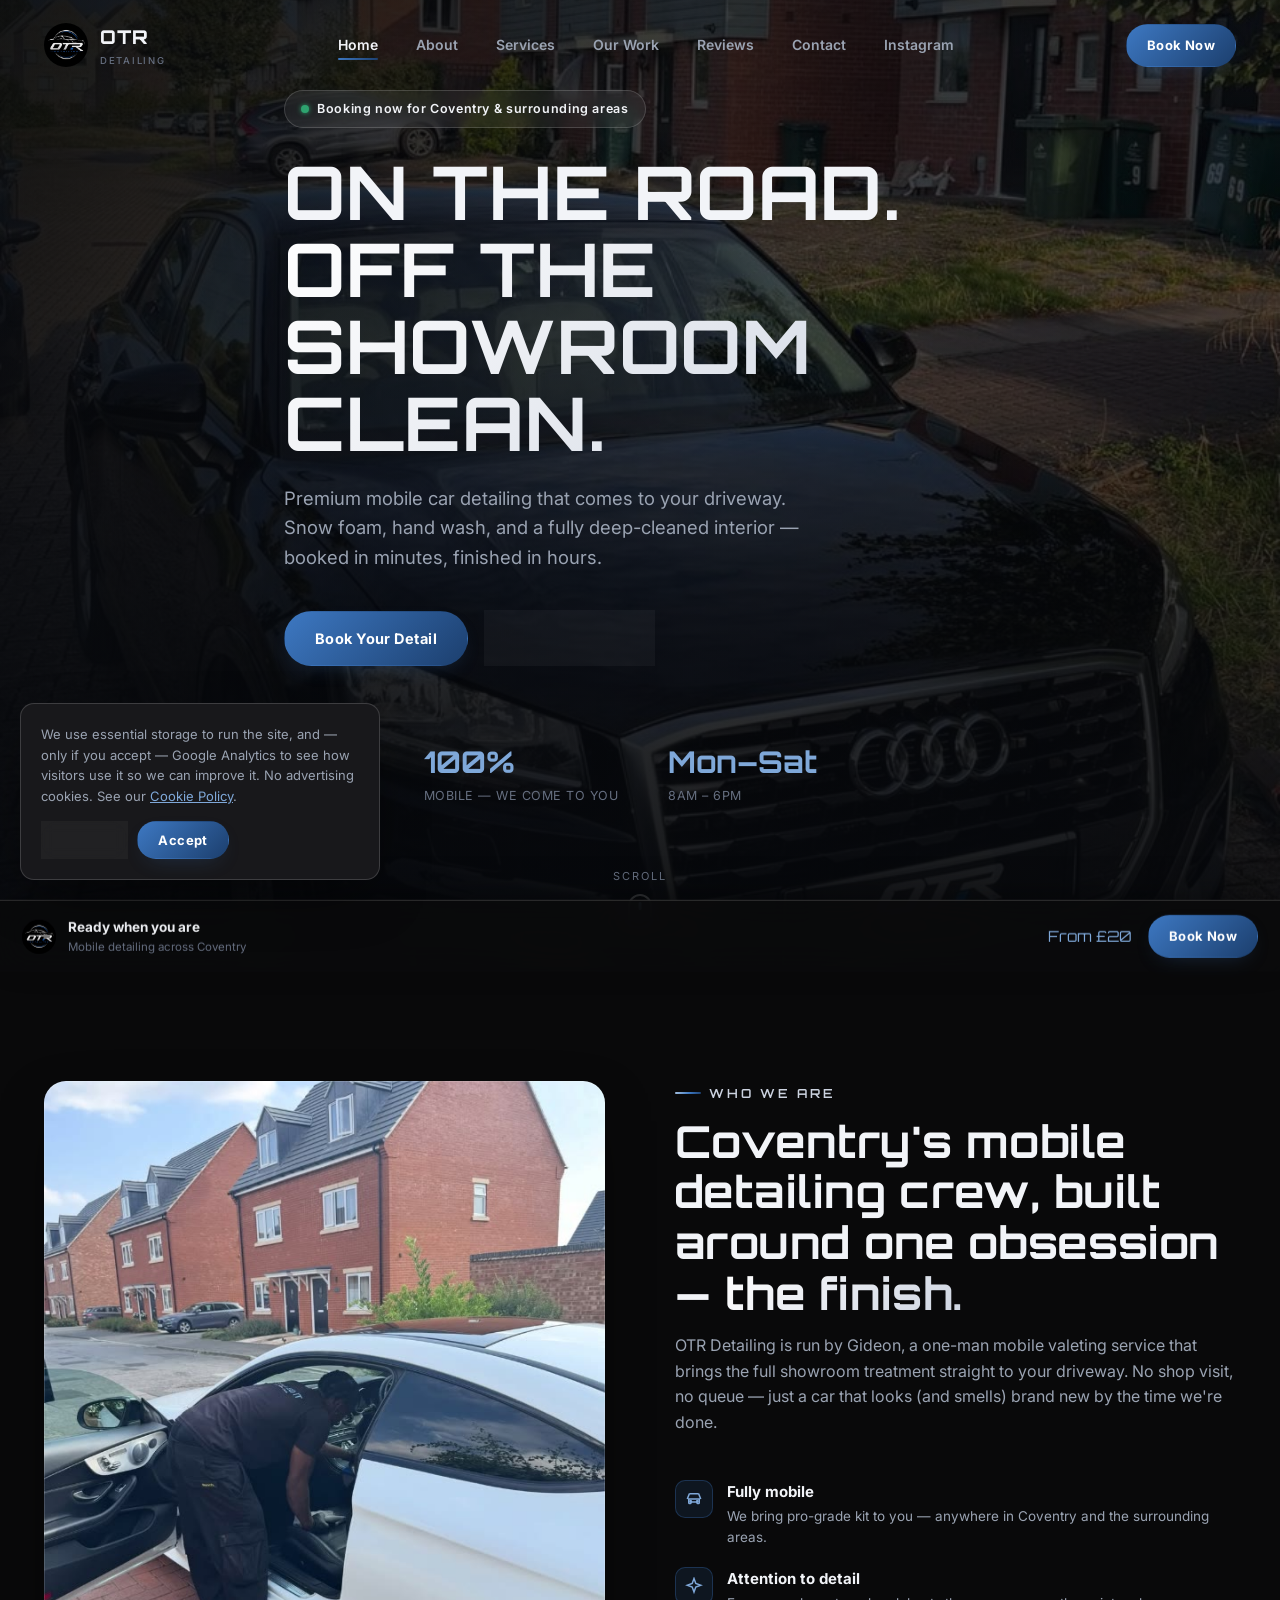
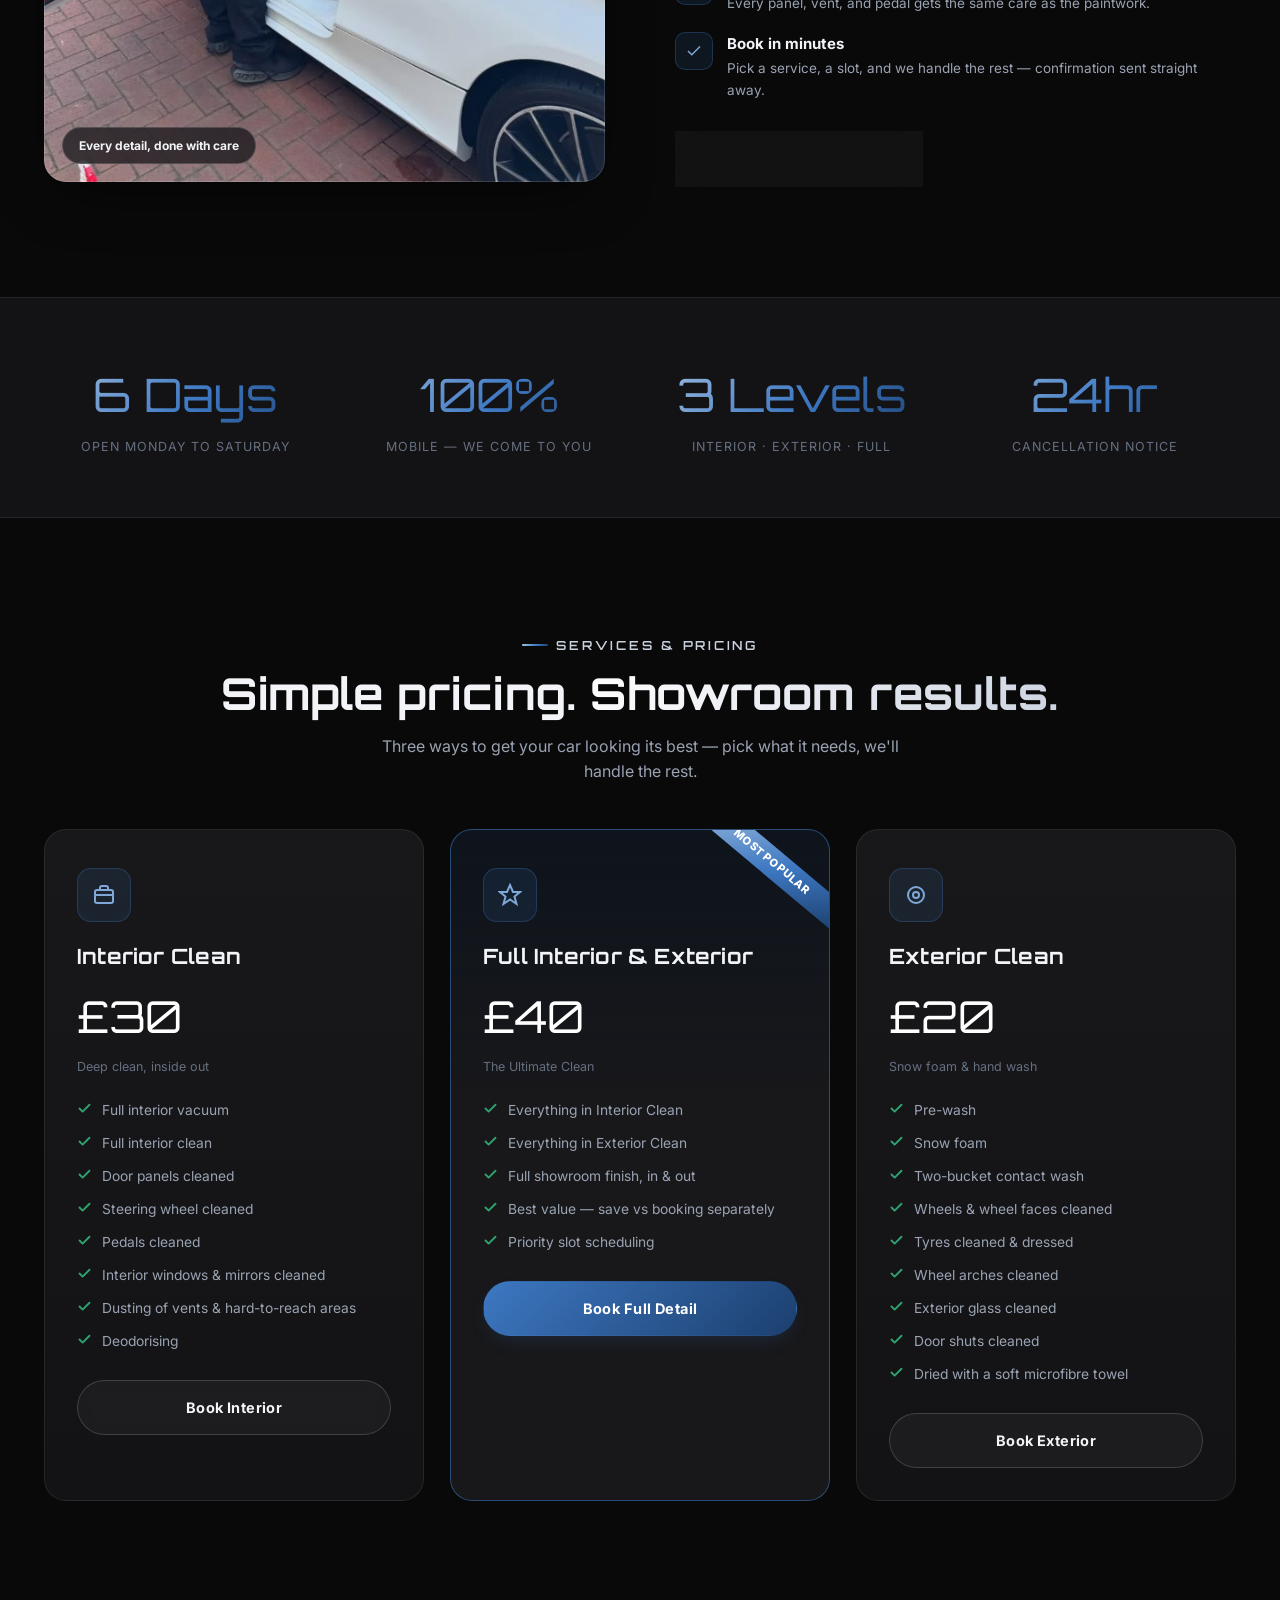
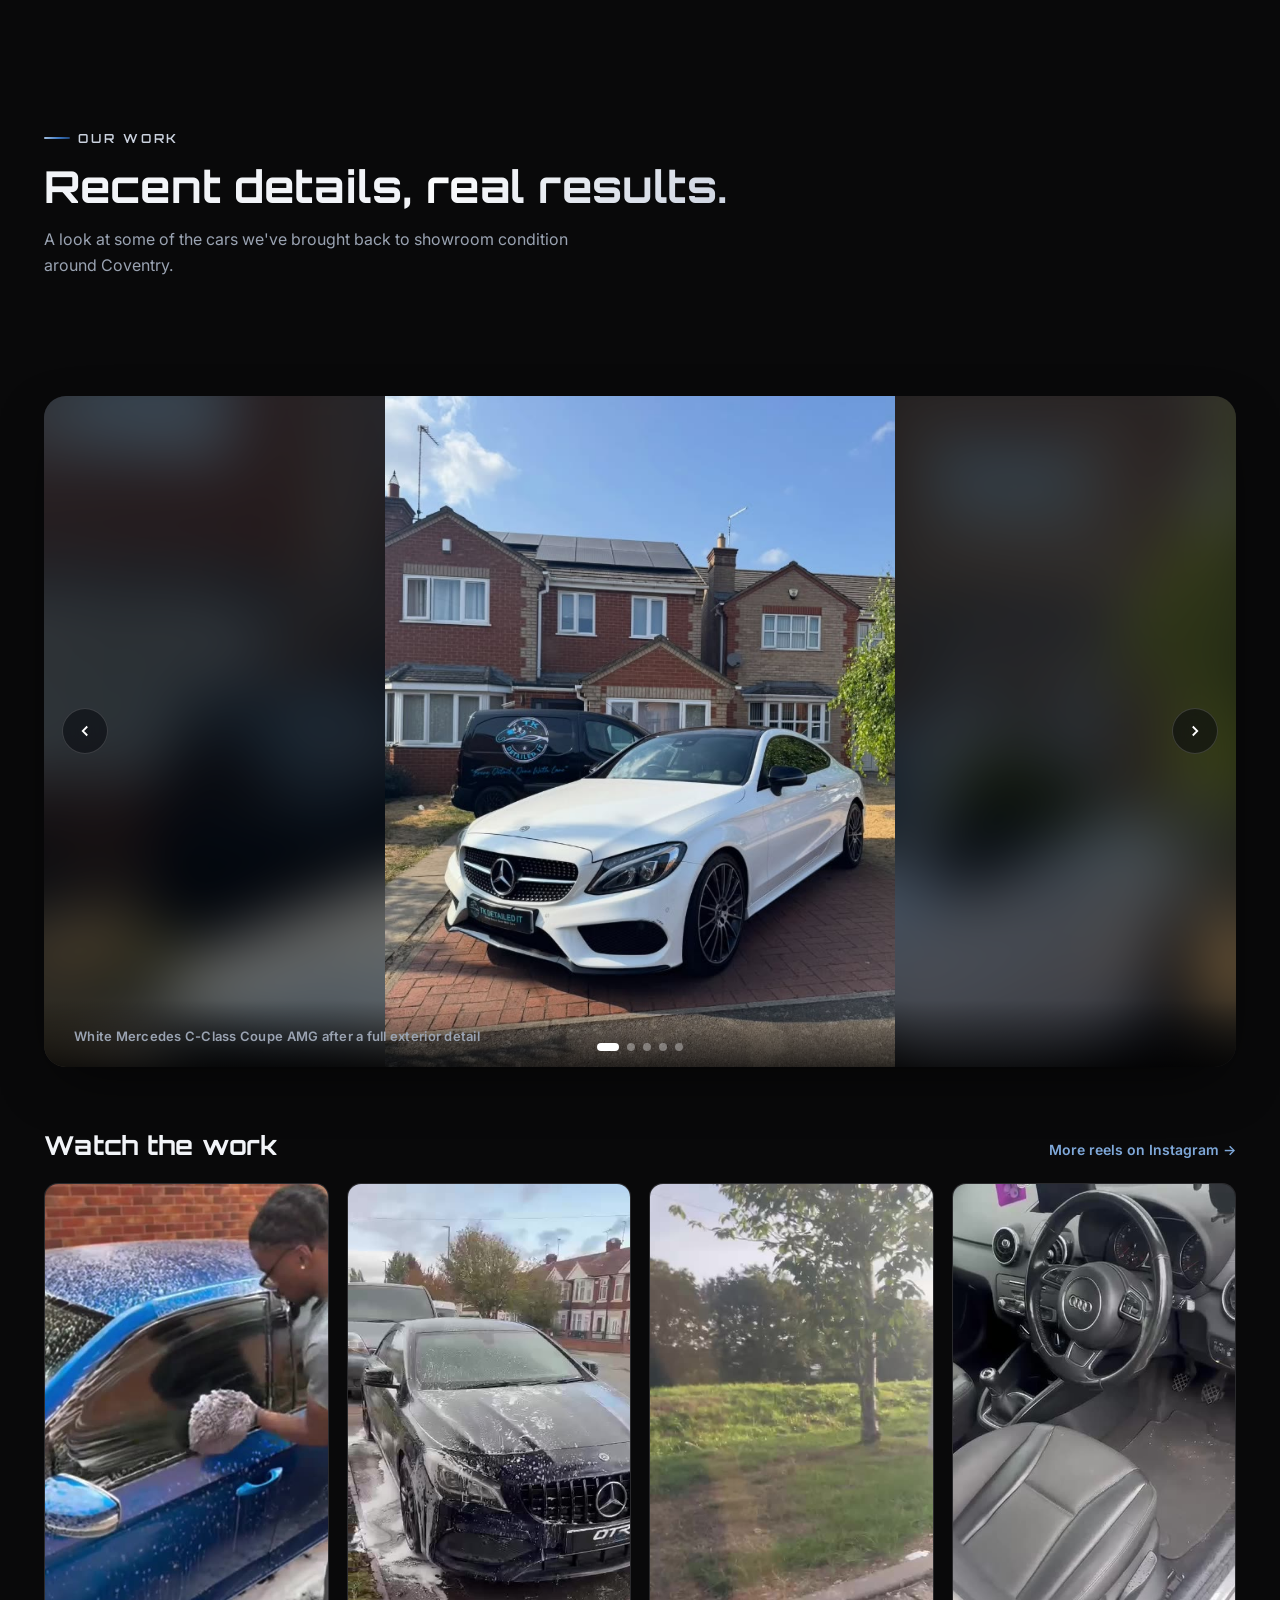
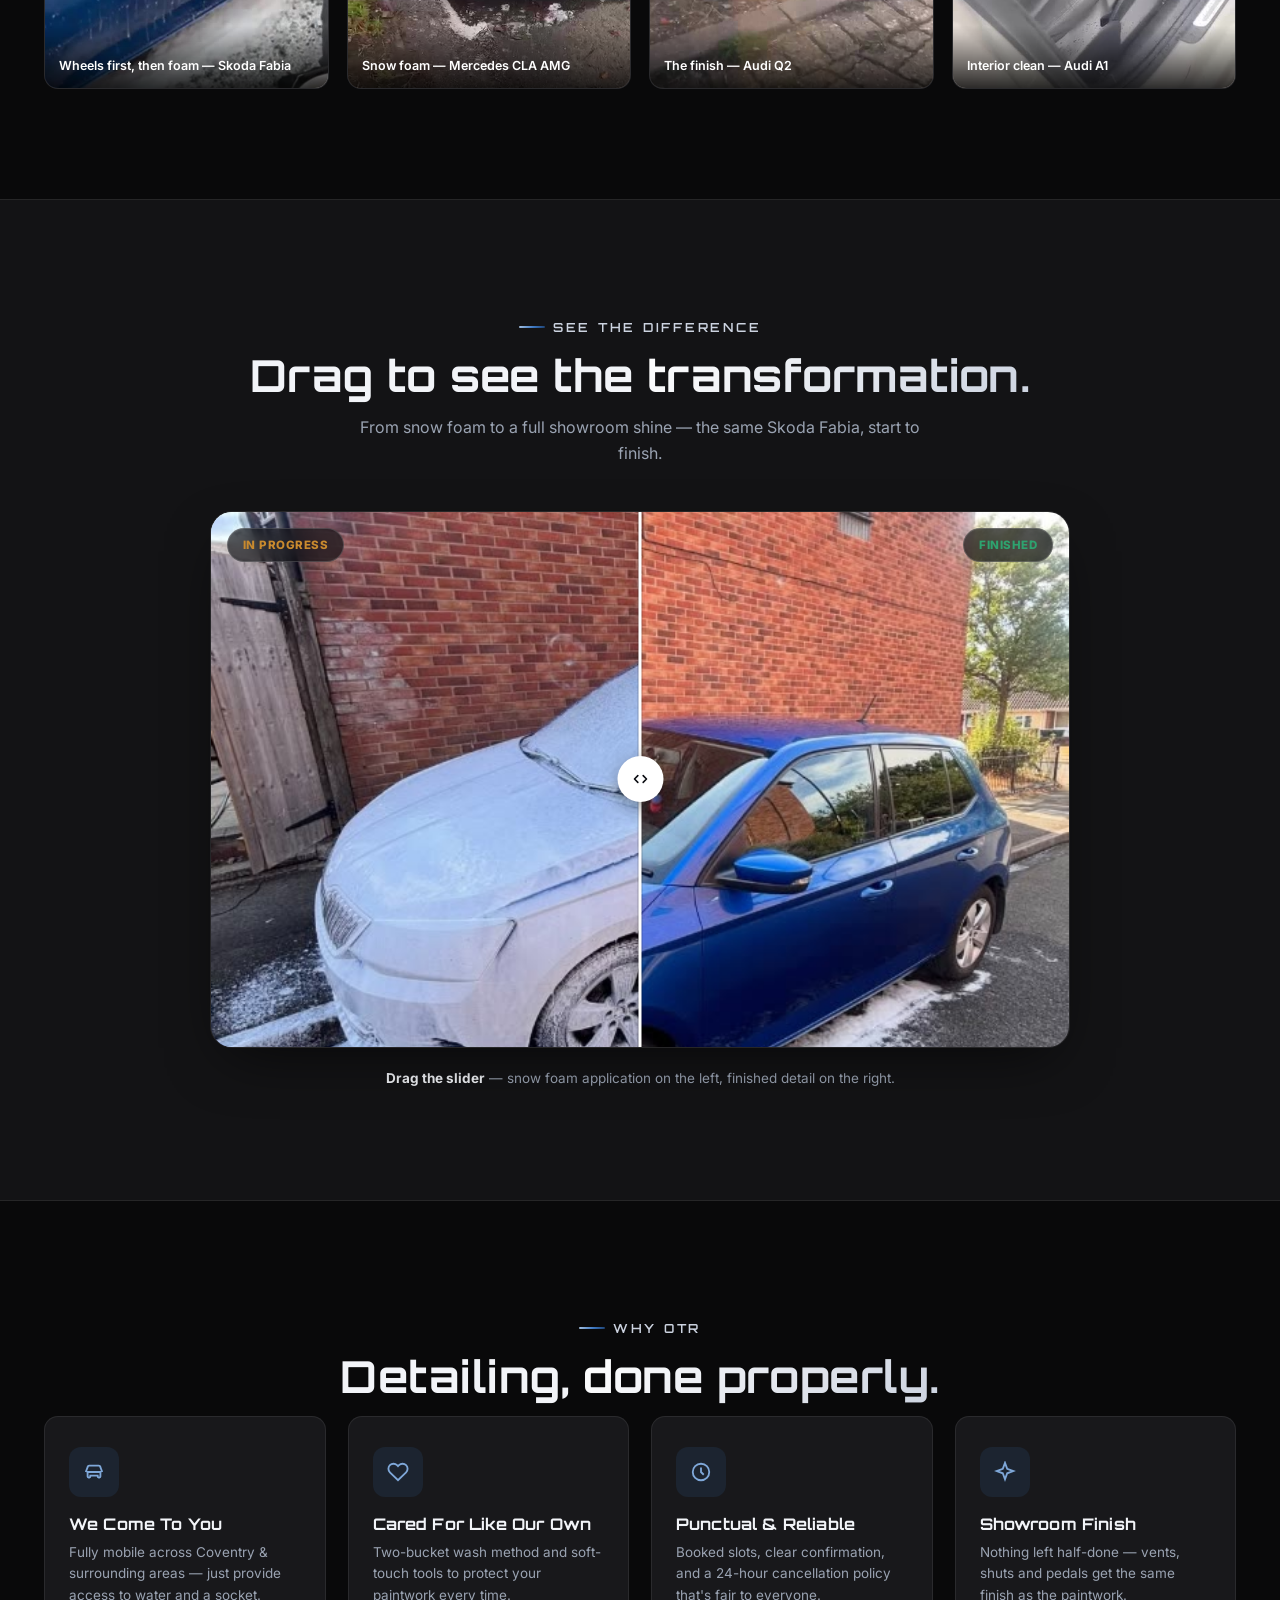
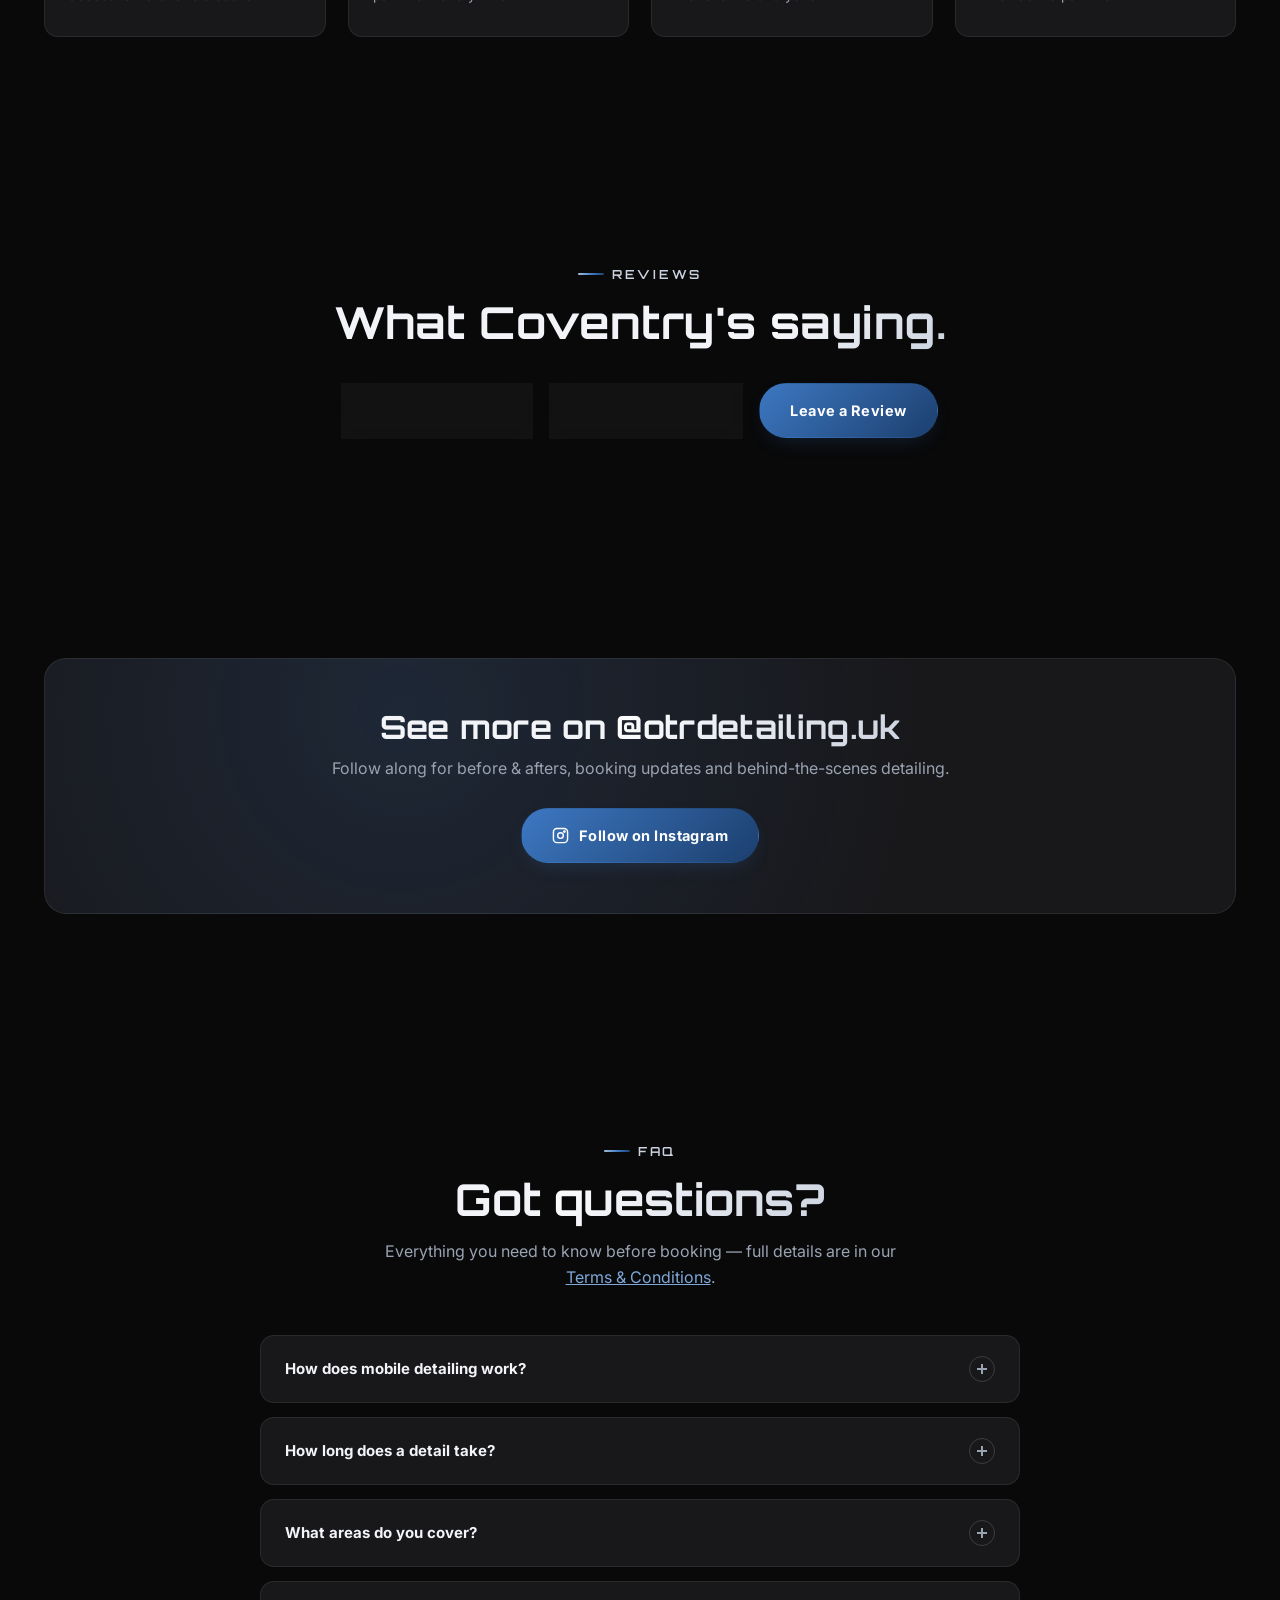
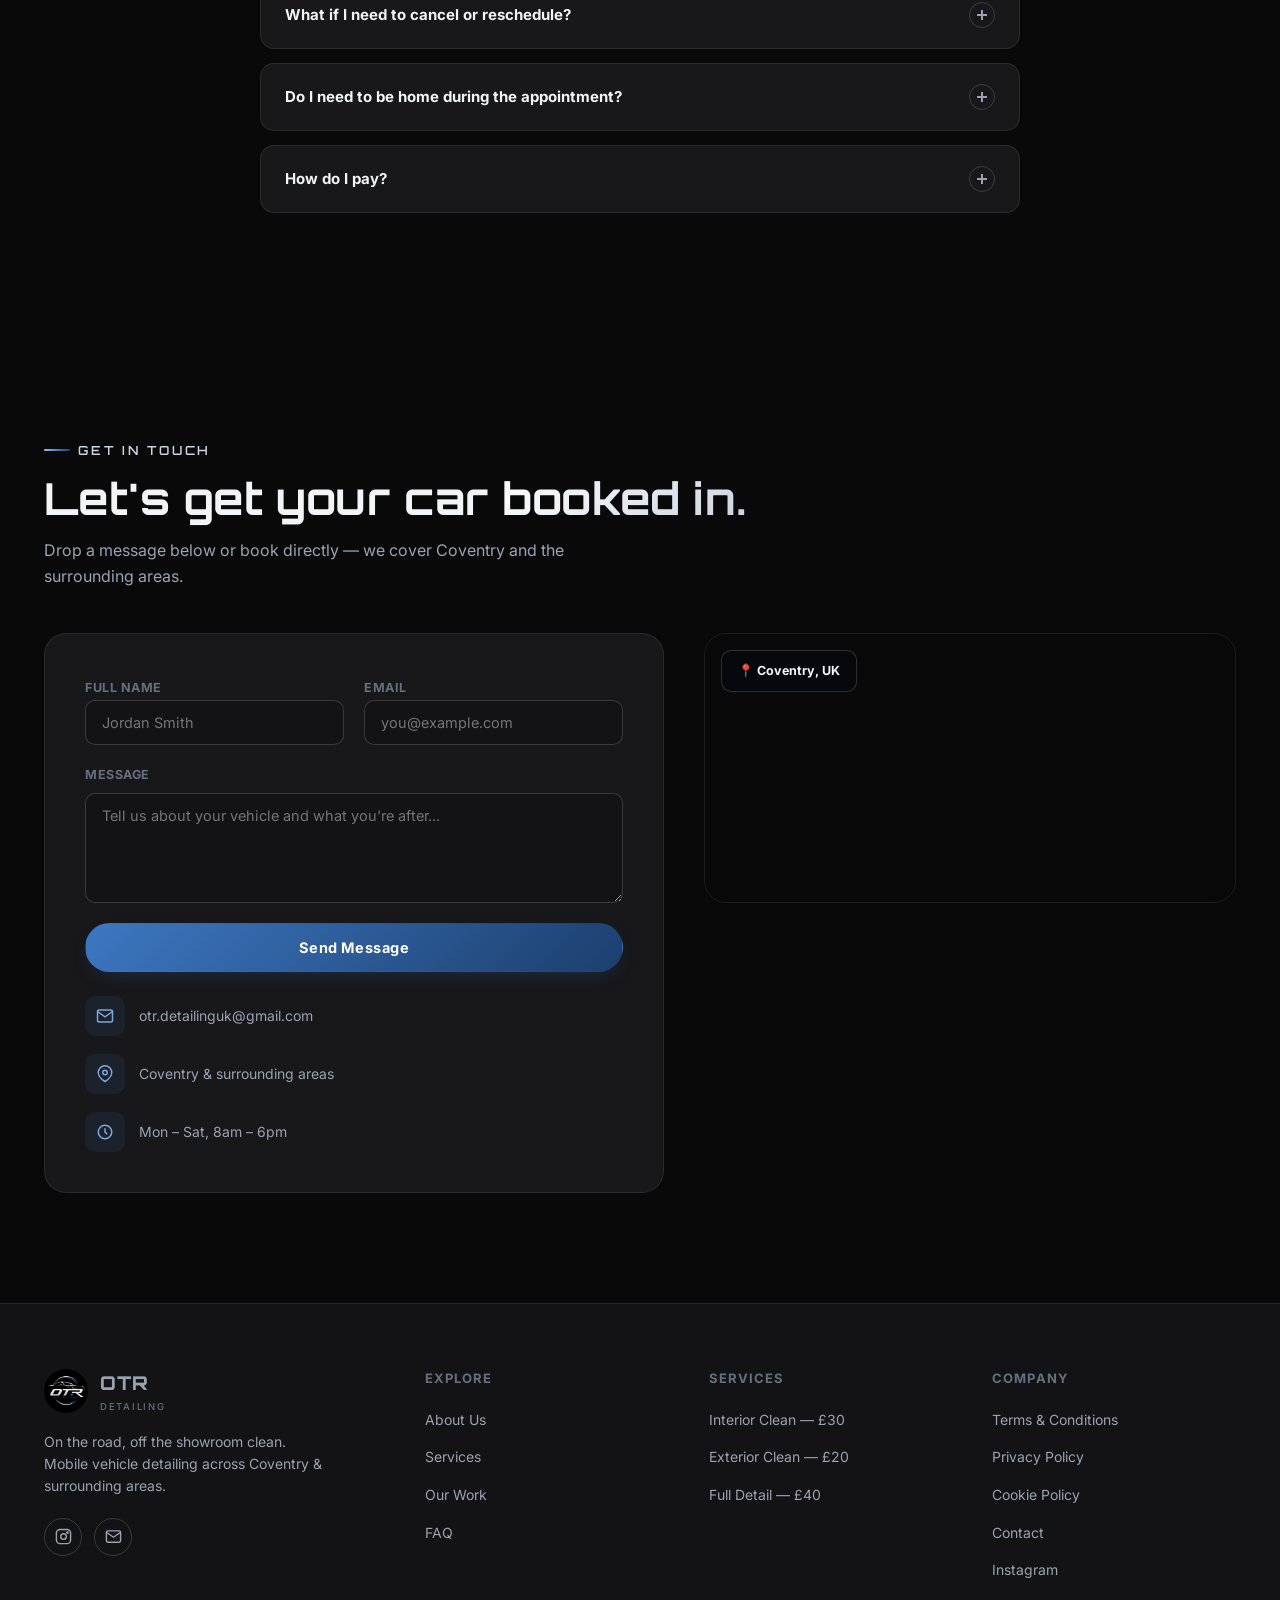
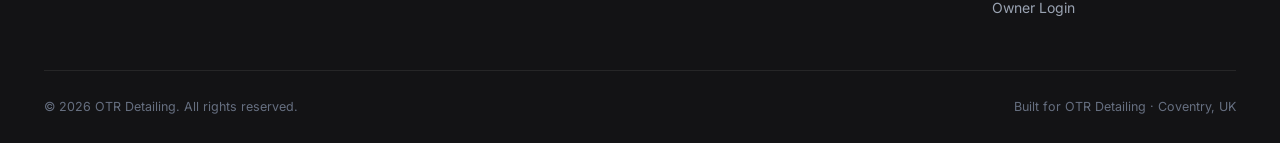
==== commit 1515e5b1: "Add consent-gated Google Analytics 4 and SEO fixes - GA4 loads only after visitor clicks Accept (Rej" ====
--- a/index.html
+++ b/index.html
@@ -28,7 +28,9 @@
 {
   "@context": "https://schema.org",
   "@type": "AutoWash",
+  "@id": "https://www.otrdetailinguk.com/#business",
   "name": "OTR Detailing",
+  "alternateName": "On The Road Detailing",
   "slogan": "On the road, off the showroom clean",
   "description": "Mobile car valeting and detailing service covering Coventry and surrounding areas.",
   "url": "https://www.otrdetailinguk.com/",
@@ -55,6 +57,16 @@
       { "@type": "Offer", "price": "40.00", "priceCurrency": "GBP", "itemOffered": { "@type": "Service", "name": "Full Interior & Exterior Detail", "description": "Everything inside and out." } }
     ]
   }
+}
+</script>
+<script type="application/ld+json">
+{
+  "@context": "https://schema.org",
+  "@type": "WebSite",
+  "name": "OTR Detailing",
+  "alternateName": "On The Road Detailing",
+  "url": "https://www.otrdetailinguk.com/",
+  "publisher": { "@id": "https://www.otrdetailinguk.com/#business" }
 }
 </script>
 </head>
@@ -555,7 +567,7 @@
   </div>
 </footer>
 
-<script src="js/config.js?v=3"></script>
-<script src="js/main.js?v=4"></script>
+<script src="js/config.js?v=4"></script>
+<script src="js/main.js?v=5"></script>
 </body>
 </html>
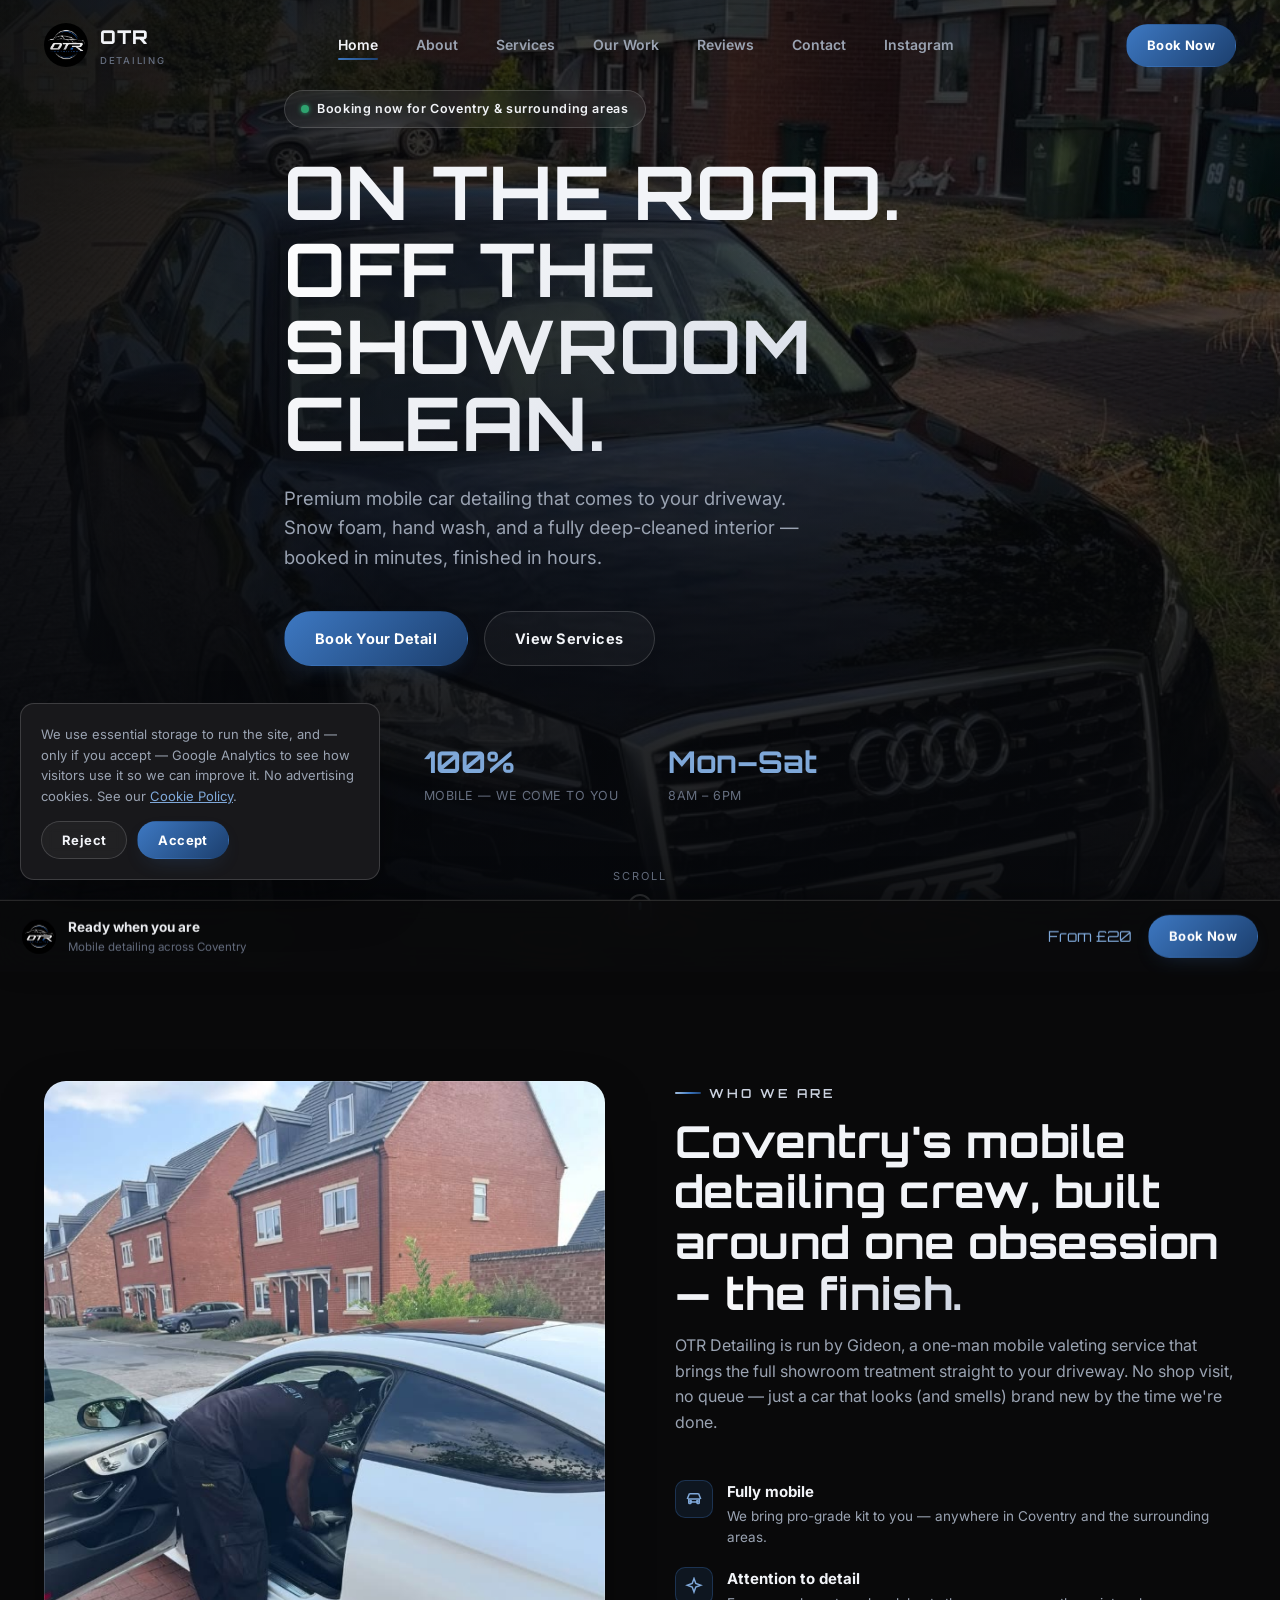
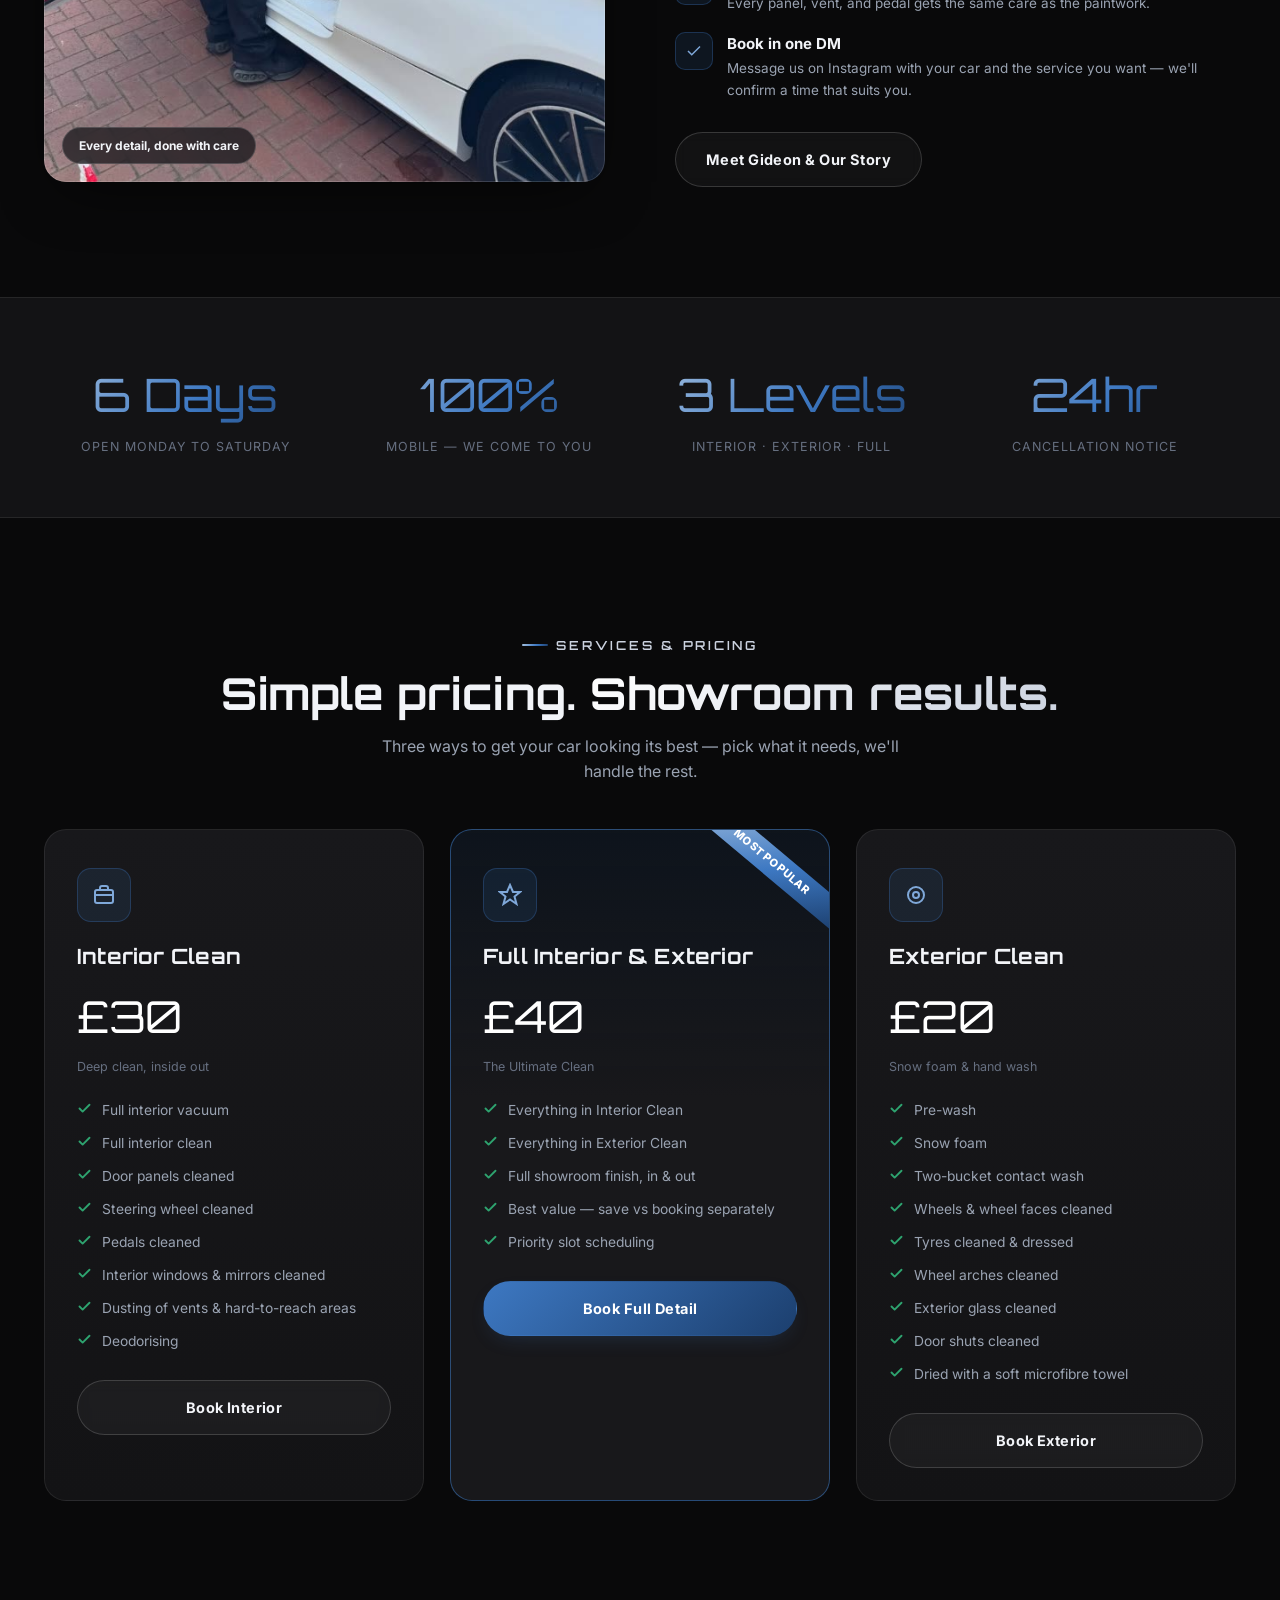
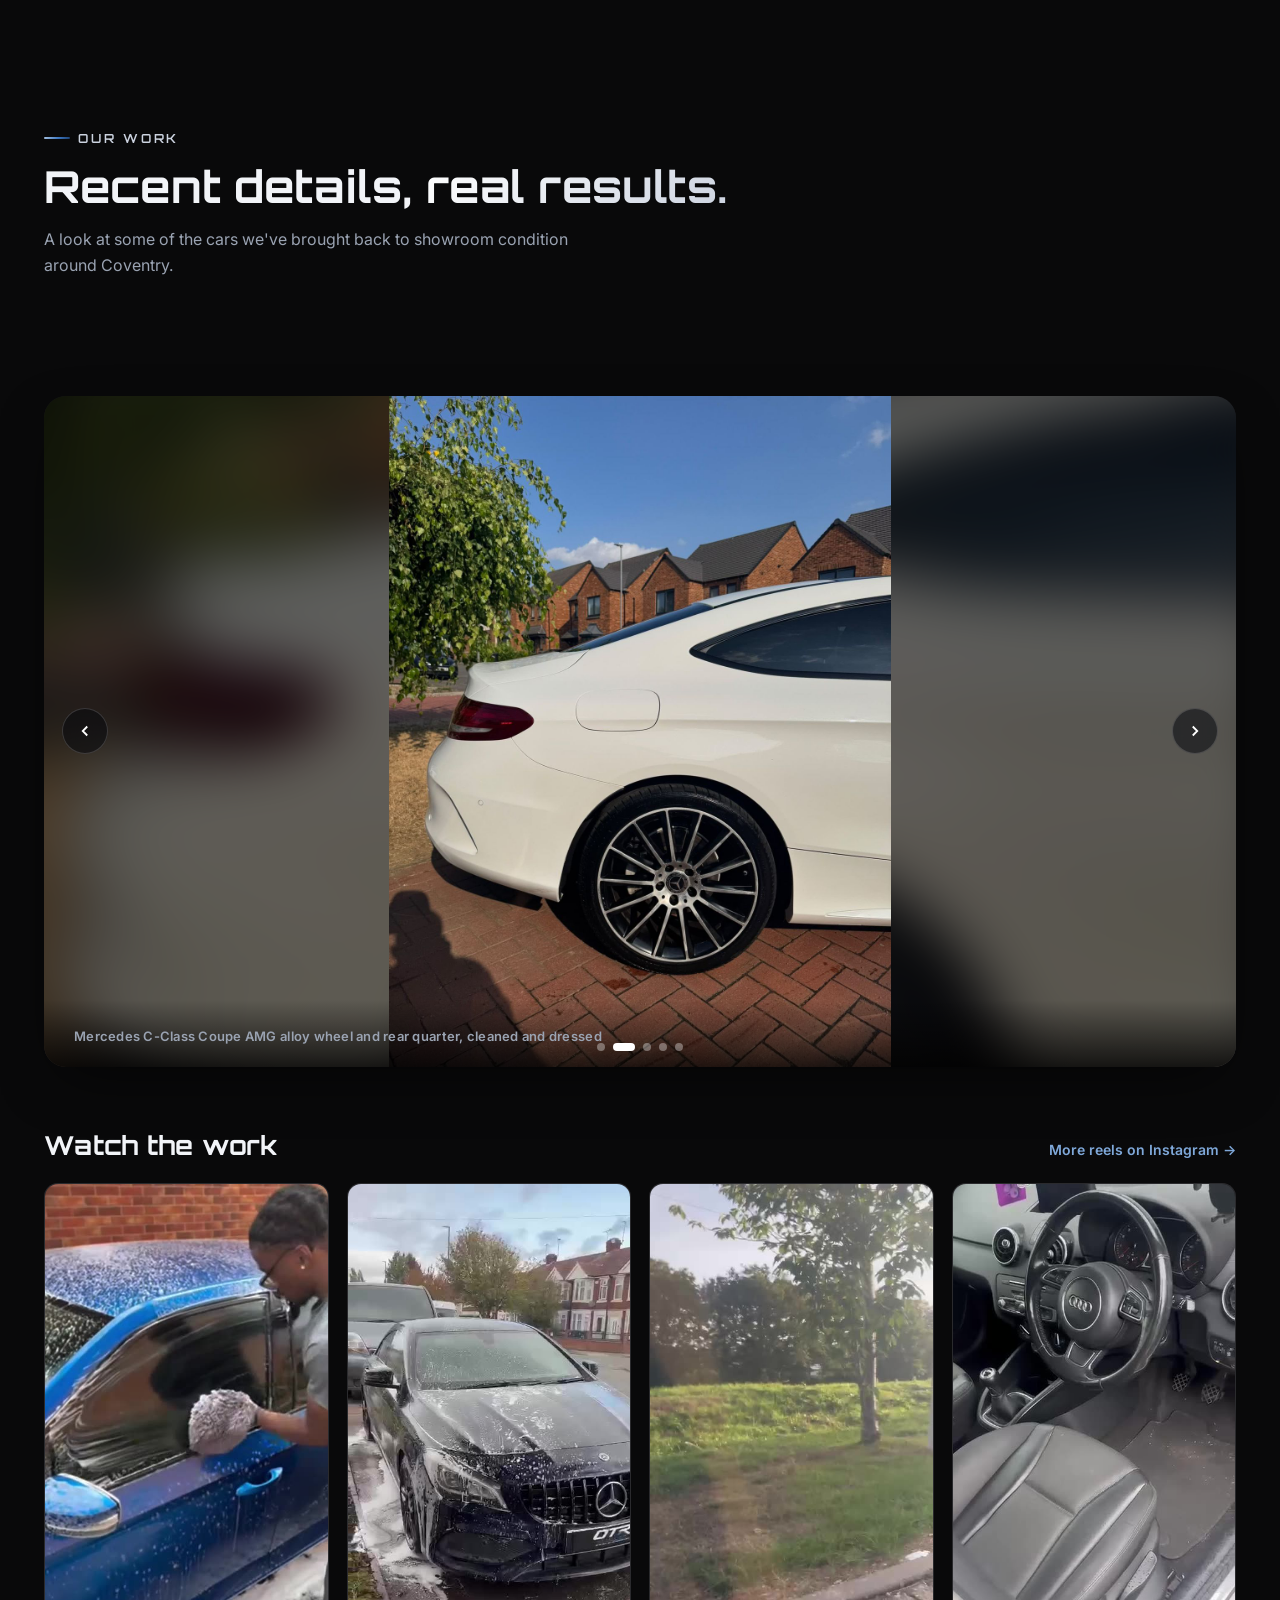
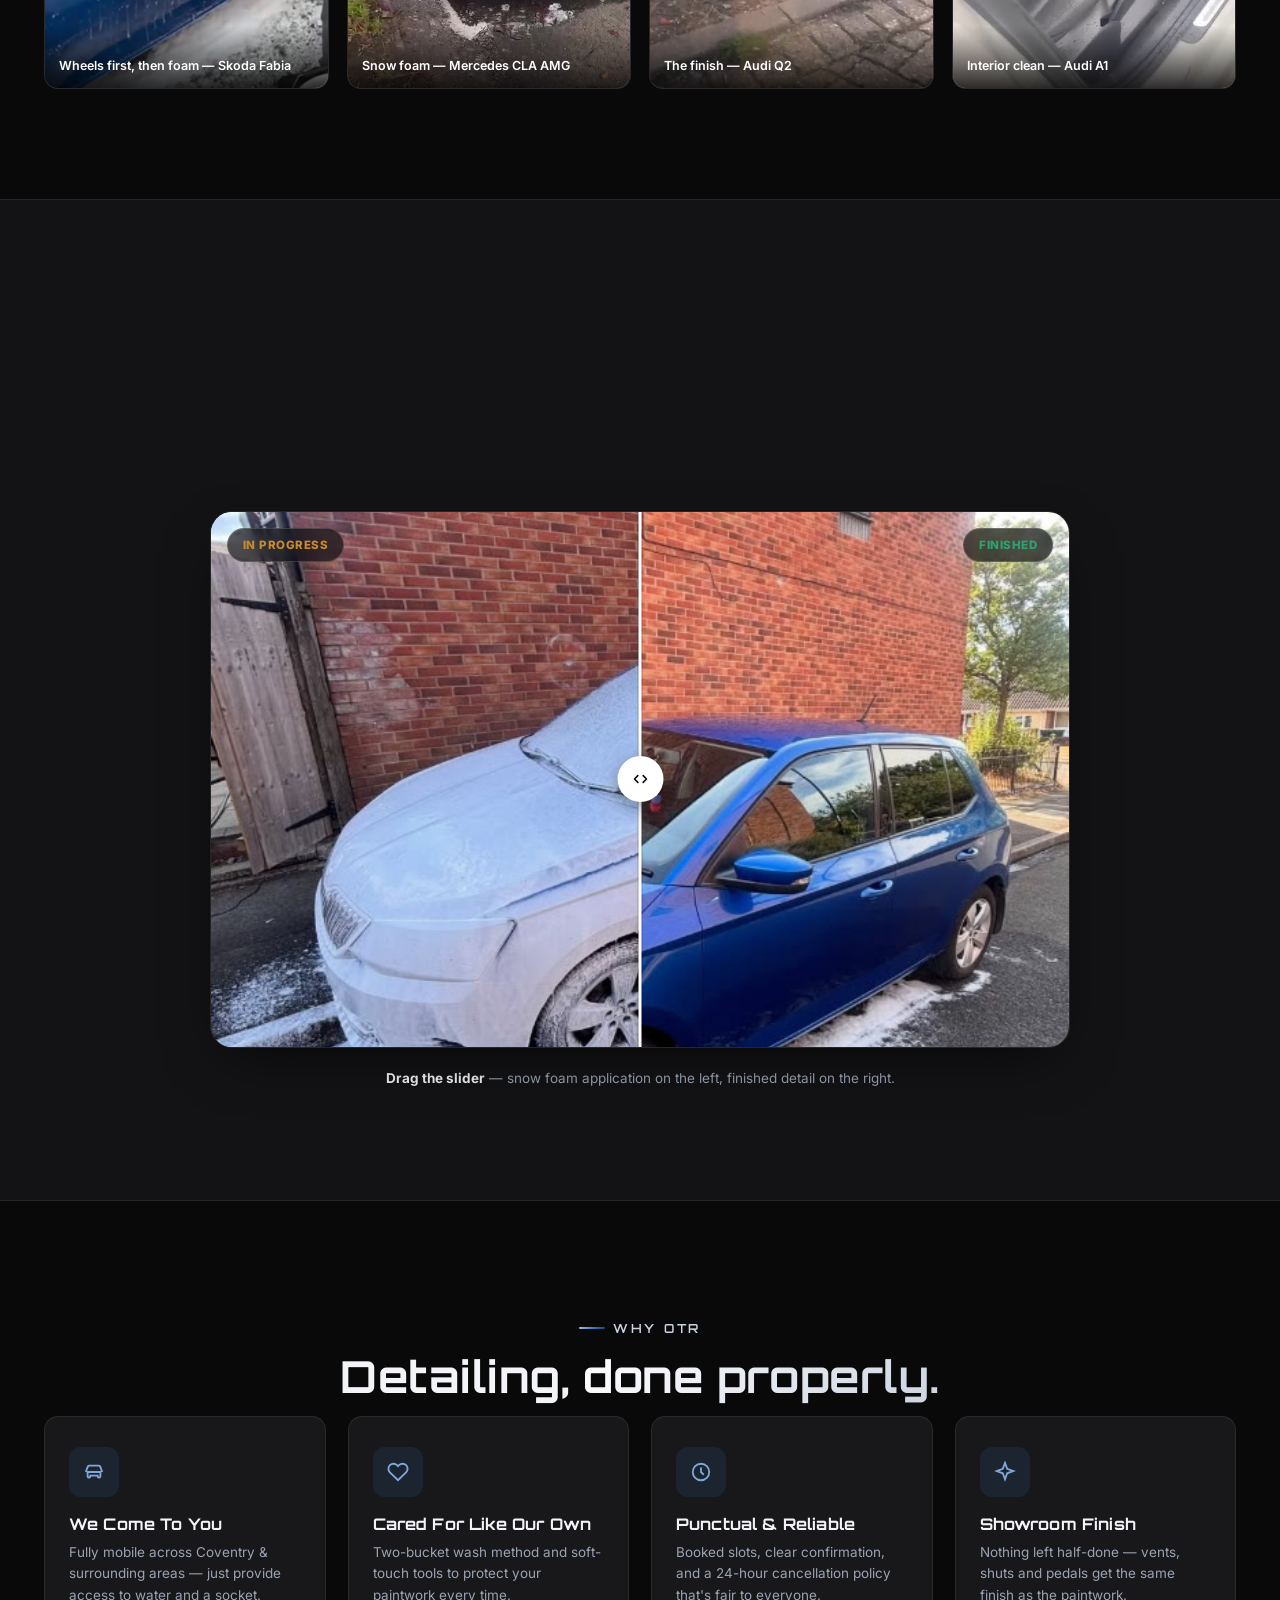
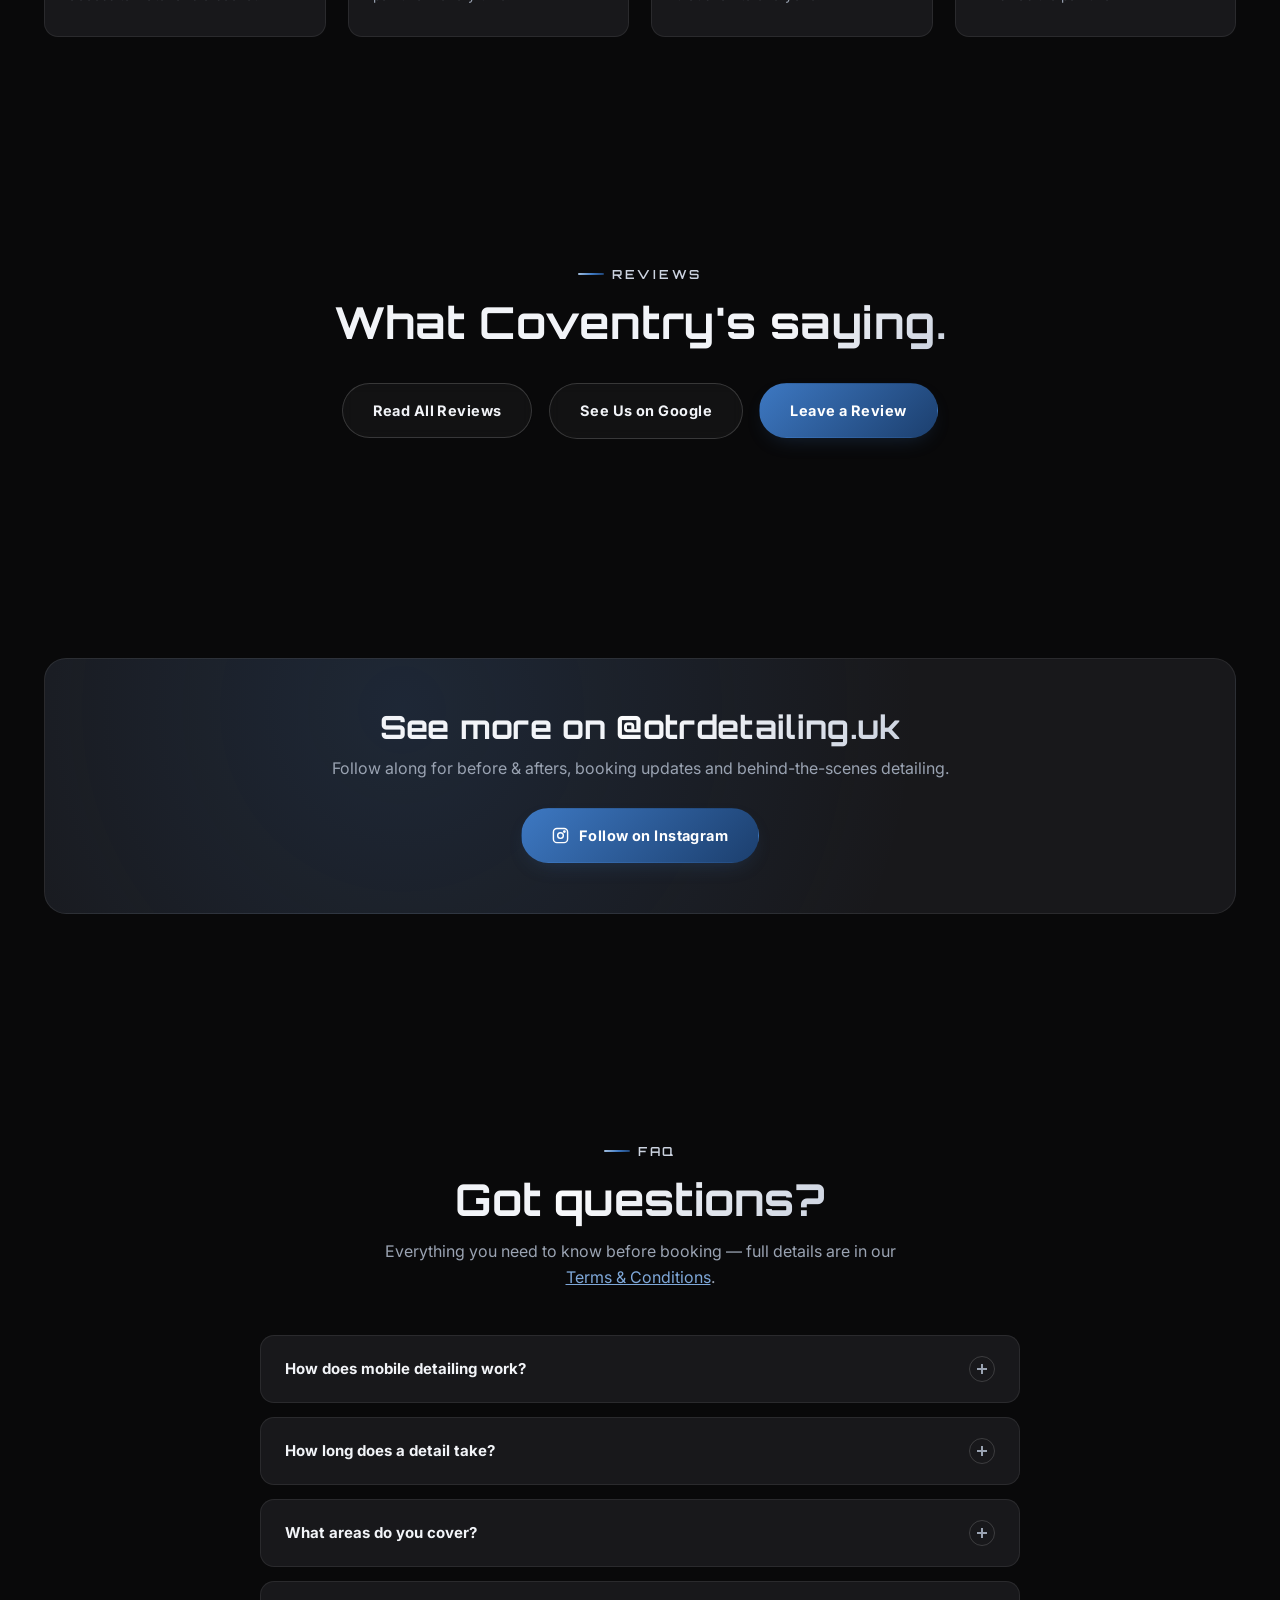
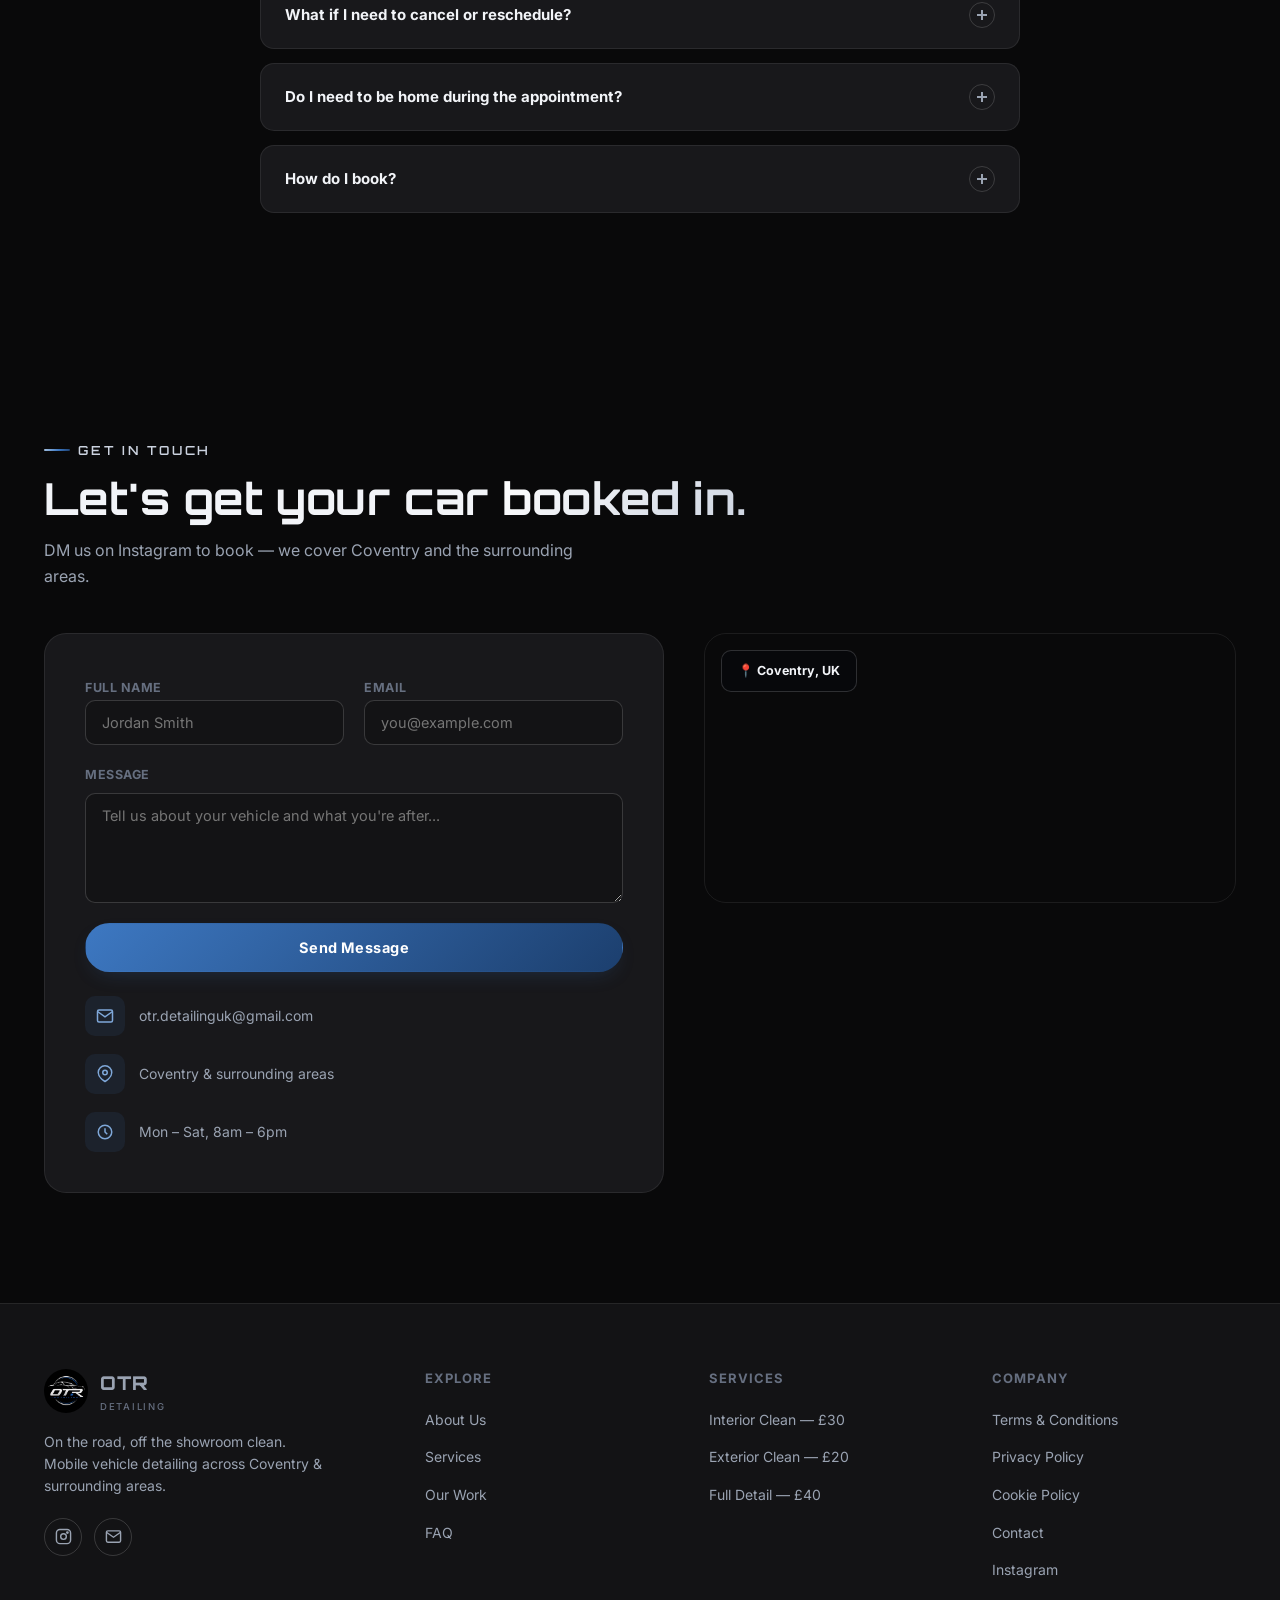
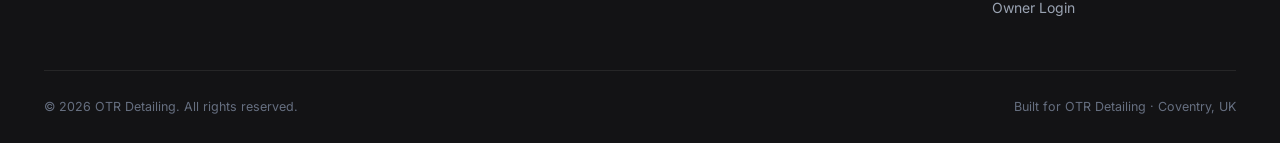
==== commit 3c346f8b: "Switch booking copy to 'DM us on Instagram to book' Co-Authored-By: Claude Opus 5.5 <noreply@anthrop" ====
--- a/index.html
+++ b/index.html
@@ -4,14 +4,14 @@
 <meta charset="UTF-8">
 <meta name="viewport" content="width=device-width, initial-scale=1.0">
 <title>Mobile Car Valeting &amp; Detailing in Coventry | OTR Detailing</title>
-<meta name="description" content="Mobile car valeting and detailing across Coventry — we come to your driveway. Exterior from £20, interior £30, full detail £40. Book and pay online in minutes.">
+<meta name="description" content="Mobile car valeting and detailing across Coventry — we come to your driveway. Exterior from £20, interior £30, full detail £40. DM us on Instagram to book.">
 <link rel="canonical" href="https://www.otrdetailinguk.com/">
 <meta name="theme-color" content="#09090a">
 <meta property="og:type" content="website">
 <meta property="og:site_name" content="OTR Detailing">
 <meta property="og:locale" content="en_GB">
 <meta property="og:title" content="OTR Detailing — Mobile Car Detailing in Coventry">
-<meta property="og:description" content="On the road, off the showroom clean. Snow foam, hand wash and full interior cleans at your door. Book online.">
+<meta property="og:description" content="On the road, off the showroom clean. Snow foam, hand wash and full interior cleans at your door. DM us on Instagram to book.">
 <meta property="og:url" content="https://www.otrdetailinguk.com/">
 <meta property="og:image" content="https://www.otrdetailinguk.com/assets/images/og-image.jpg">
 <meta property="og:image:width" content="1200">
@@ -39,7 +39,6 @@
   "email": "otr.detailinguk@gmail.com",
   "priceRange": "£20–£40",
   "currenciesAccepted": "GBP",
-  "paymentAccepted": "Credit Card, Debit Card, Apple Pay, Google Pay",
   "address": { "@type": "PostalAddress", "addressLocality": "Coventry", "addressRegion": "West Midlands", "addressCountry": "GB" },
   "areaServed": { "@type": "City", "name": "Coventry" },
   "openingHoursSpecification": [{
@@ -153,7 +152,7 @@
           <span class="ico">
             <svg width="18" height="18" viewBox="0 0 24 24" fill="none" stroke="currentColor" stroke-width="2"><path d="M20 6L9 17l-5-5"/></svg>
           </span>
-          <div><strong>Book in minutes</strong><p>Pick a service, a slot, and we handle the rest — confirmation sent straight away.</p></div>
+          <div><strong>Book in one DM</strong><p>Message us on Instagram with your car and the service you want — we'll confirm a time that suits you.</p></div>
         </li>
       </ul>
       <div style="margin-top:30px">
@@ -459,8 +458,8 @@
         <div class="faq-a-wrap"><div class="faq-a">Not necessarily — as long as your vehicle is accessible and we have access to water and power, you're welcome to leave us to it. Just make sure any valuables are removed beforehand.</div></div>
       </div>
       <div class="faq-item reveal">
-        <button class="faq-q" type="button">How do I pay?<span class="plus"></span></button>
-        <div class="faq-a-wrap"><div class="faq-a">You pay securely online when you book — card, Apple Pay or Google Pay, processed by Stripe. Full pricing is listed on our <a href="index.html#services" style="color:var(--blue-light)">Services</a> section.</div></div>
+        <button class="faq-q" type="button">How do I book?<span class="plus"></span></button>
+        <div class="faq-a-wrap"><div class="faq-a">Just DM us on <a href="https://www.instagram.com/otrdetailing.uk/" target="_blank" rel="noopener" style="color:var(--blue-light)">Instagram @otrdetailing.uk</a> with your car, the service you want and your area — we'll reply with a time and confirm payment details. Full pricing is listed on our <a href="index.html#services" style="color:var(--blue-light)">Services</a> section.</div></div>
       </div>
     </div>
   </div>
@@ -472,7 +471,7 @@
     <div class="section-head reveal">
       <div class="eyebrow">Get In Touch</div>
       <h2 class="section-title">Let's get your car <span>booked in.</span></h2>
-      <p class="section-sub">Drop a message below or book directly — we cover Coventry and the surrounding areas.</p>
+      <p class="section-sub">DM us on Instagram to book — we cover Coventry and the surrounding areas.</p>
     </div>
     <div class="contact-grid">
       <div class="contact-card reveal">
